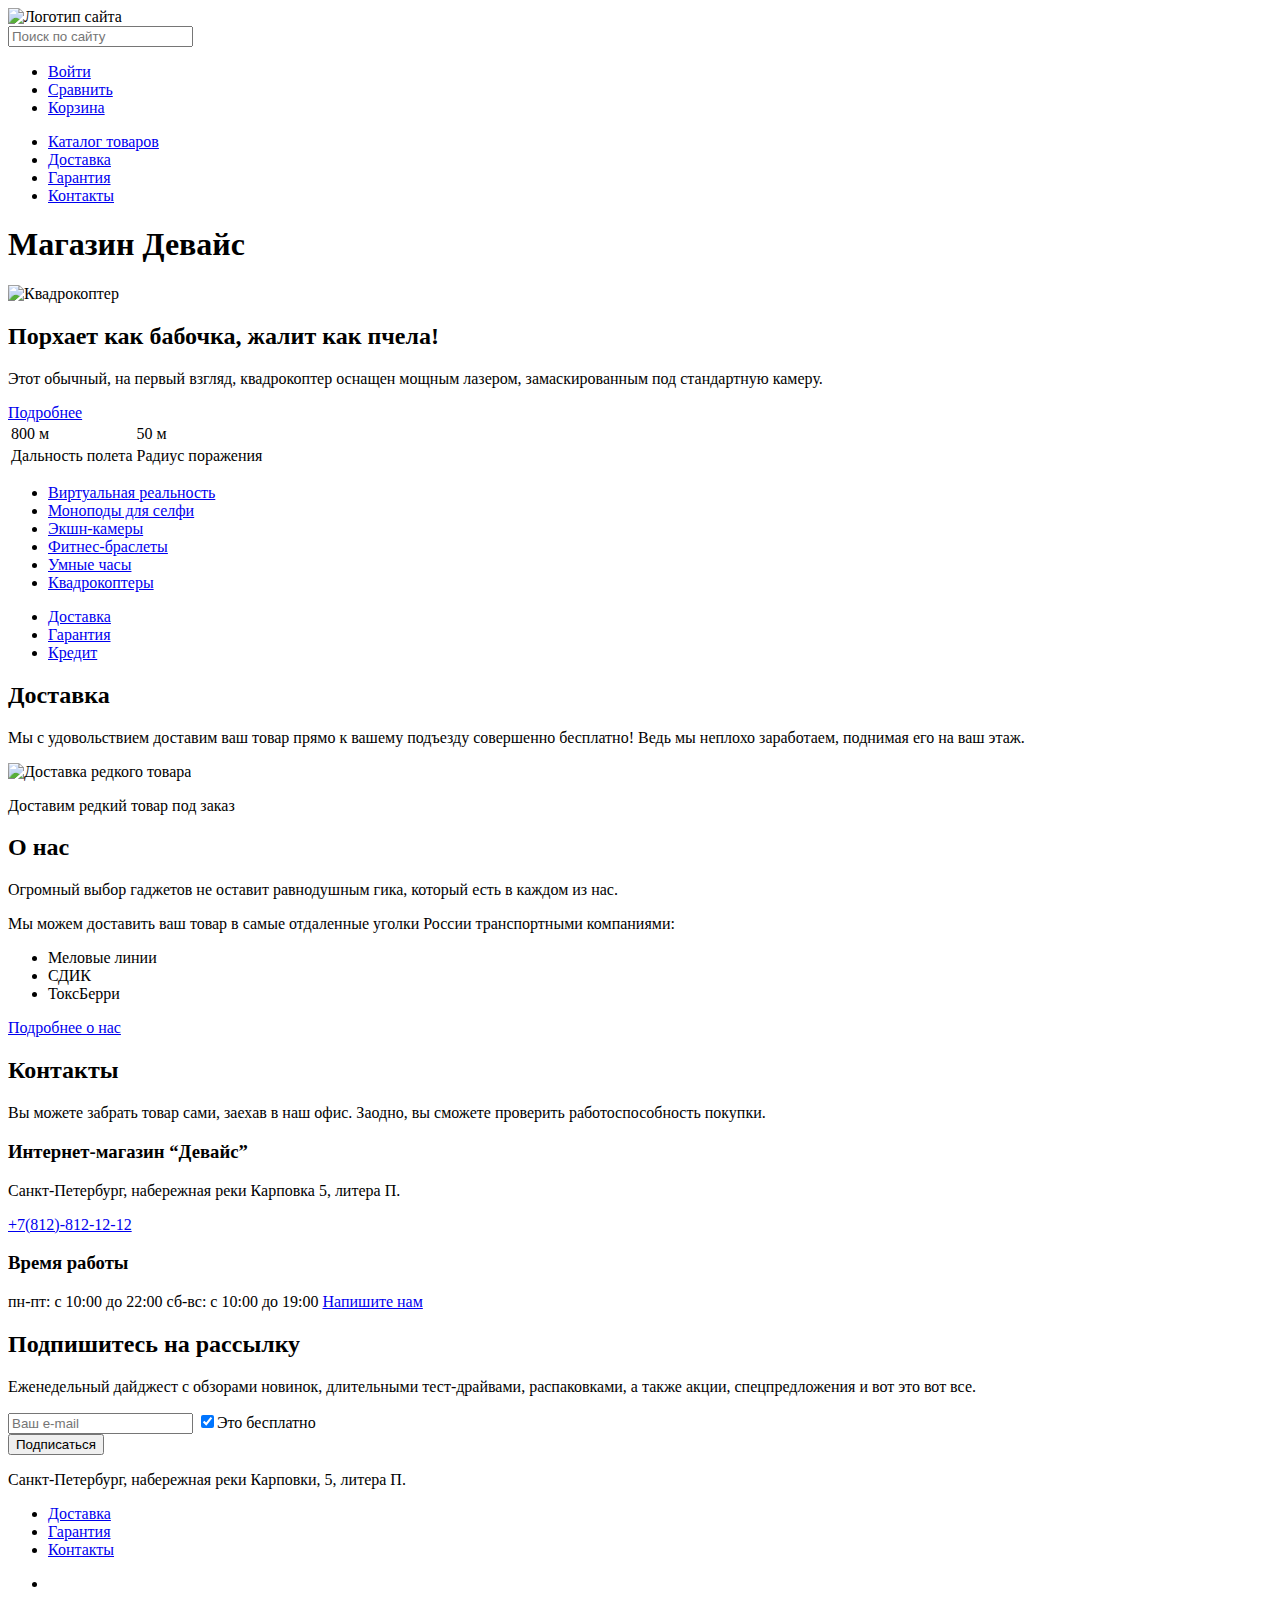
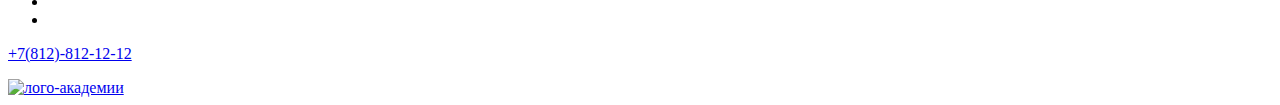
==== index.html @ 82924725 "Исправления в разметке внутренней страницы." ====
<!DOCTYPE html>
<html lang="ru">
  <head>
    <meta charset="utf-8">
    <title>HTML Academy: Девайс</title>
  </head>
  <body>
   <header class="main-header">
     <a>
       <img class="logo-header" src="" alt="Логотип сайта">
     </a>
     <nav class="main-navigation">
       <form method="post" action="https://echo.htmlacademy.ru">
           <input class="search" type="search" placeholder="Поиск по сайту" aria-label="Поиск по сайту">
       </form>
       <ul class="user-navigation">
         <li><a class="exit" href="#">Войти</a></li>
         <li><a class="compare" href="#">Сравнить</a></li>
         <li><a class="basket" href="#">Корзина</a></li>
       </ul>
       <ul class="site-navigation">
         <li><a href="#">Каталог товаров</a></li>
         <li><a class="delivery" href="#">Доставка</a></li>
         <li><a class="guarantee" href="#">Гарантия</a></li>
         <li><a class="contact" href="#">Контакты</a></li>
       </ul>
     </nav>
   </header>
   <main>
     <h1 class="visually-hidden">Магазин Девайс</h1>
     <section class="slides">
       <div class="slide-first">
         <div class="img-slide">
           <img src="" alt="Квадрокоптер">
         </div>
         <div class="description">
           <h2>Порхает как бабочка, жалит как пчела!</h2>
           <p>Этот обычный, на первый взгляд, квадрокоптер оснащен мощным лазером, замаскированным под стандартную камеру.</p>
         </div>
           <div class="description-button">
             <a href="#" class="button-info">Подробнее</a>
           </div>
           <div class="radio-buttons">
             <a href="#"></a>
             <a href="#"></a>
             <a href="#"></a>
           </div>
           <table class="description-item">
             <tr class="values">
               <td class="value-1">800 м</td>
               <td class="value-2">50 м</td>
             </tr>
             <tr>
               <td class="feature-1">Дальность полета</td>
               <td class="feature-2">Радиус поражения</td>
             </tr>
           </table>
         </div>
     </section>
     <section class="catalog-items">
       <ul class="popular-items">
         <li>
           <a class="popular-item" href="#">Виртуальная реальность</a>
         </li>
         <li>
           <a class="popular-item" href="#">Моноподы для селфи</a>
         </li>
         <li>
           <a class="popular-item" href="#">Экшн-камеры</a>
         </li>
         <li>
           <a class="popular-item" href="#">Фитнес-браслеты</a>
         </li>
         <li>
           <a class="popular-item" href="#">Умные часы</a>
         </li>
         <li>
           <a class="popular-item" href="#">Квадрокоптеры</a>
         </li>
       </ul>
     </section>
     <section class="services">
       <div class="services-buttons">
         <ul class="buttons-service">
           <li><a href="#" class="button-delivery">Доставка</a></li>
           <li><a href="#" class="button-guarantee">Гарантия</a></li>
           <li><a href="#" class="button-credit">Кредит</a></li>
         </ul>
       </div>
       <div class="delivery-page">
         <div class="delivery-info">
           <h2>Доставка</h2>
           <p>Мы с удовольствием доставим ваш товар прямо к вашему подъезду совершенно бесплатно! Ведь мы неплохо заработаем, поднимая его на ваш этаж.</p>
         </div>
         <div class="delivery-img"></div>
       </div>
     </section>
     <section class="special-delivery">
       <img src="" alt="Доставка редкого товара">
       <p>Доставим редкий товар под заказ</p>
       <a href="#" class="info-special-delivery"></a>
     </section>
     <section class="container-about-us">
       <div class="about-us">
         <h2>О нас</h2>
         <p>Огромный выбор гаджетов не оставит равнодушным гика, который есть в каждом из нас.</p>
         <p>Мы можем доставить ваш товар в самые отдаленные уголки России транспортными компаниями:</p>
         <ul class="transport-companies">
           <li>Меловые линии</li>
           <li>СДИК</li>
           <li>ТоксБерри</li>
         </ul>
         <a href="#" class="button-first">Подробнее о нас</a>
       </div>
       <div class="contacts">
         <h2>Контакты</h2>
         <p>Вы можете забрать товар сами, заехав в наш офис. Заодно, вы сможете проверить работоспособность покупки.</p>
         <h3>Интернет-магазин “Девайс”</h3>
         <p>Санкт-Петербург, набережная реки Карповка 5, литера П.</p>
         <a href="tel:+78128121212">+7(812)-812-12-12</a>
        <h3>Время работы</h3>
       <span>пн-пт: c 10:00 до 22:00</span>
       <span>сб-вс: c 10:00 до 19:00</span>
	   <a href="#" class="button-second">Напишите нам</a>
     </div>
     </section>
    <section class="subscribe">
      <h2>Подпишитесь на рассылку</h2>
      <p>Еженедельный дайджест с обзорами новинок, длительными тест-драйвами, распаковками, а также акции, спецпредложения и вот это вот все.</p>
      <form>
       <input type="text" placeholder="Ваш e-mail" name="mail" required>
       <label>
         <input type="checkbox" checked="checked" name="subscribe">Это бесплатно
       </label>
        <div class="container">
         <input type="submit" value="Подписаться">
       </div>
      </form>
    </section>
   </main>
   <footer>
   <div class="footer-logo">
     <a class="logo-device-footer"></a>
   </div>
   <div class="address">
     <p>Санкт-Петербург, набережная реки Карповки, 5, литера П.</p>
   </div>
   <nav class="footer-navigation">
     <ul class="site-navigation-footer">
       <li><a href="#">Доставка</a></li>
       <li><a href="#">Гарантия</a></li>
       <li><a href="#">Контакты</a></li>
     </ul>
   </nav>
   <div class="footer-social">
     <ul class="social-button">
       <li><a href="#" aria-label="Магазин Девайс на Фейсбуке"></a></li>
       <li><a href="#" aria-label="Магазин Девайс в Инстаграмме"></a></li>
       <li><a href="#" aria-label="Магазин Девайс в Твиттере"></a></li>
     </ul>
   </div>
   <div class="phone">
     <p><a href="tel:+78128121212">+7(812)-812-12-12</a></p>
	</div>
	<div class="logo-html">
       <a href="#">
         <img src="" alt="лого-академии">
       </a>
   </div>
   </footer>
  </body>
</html>
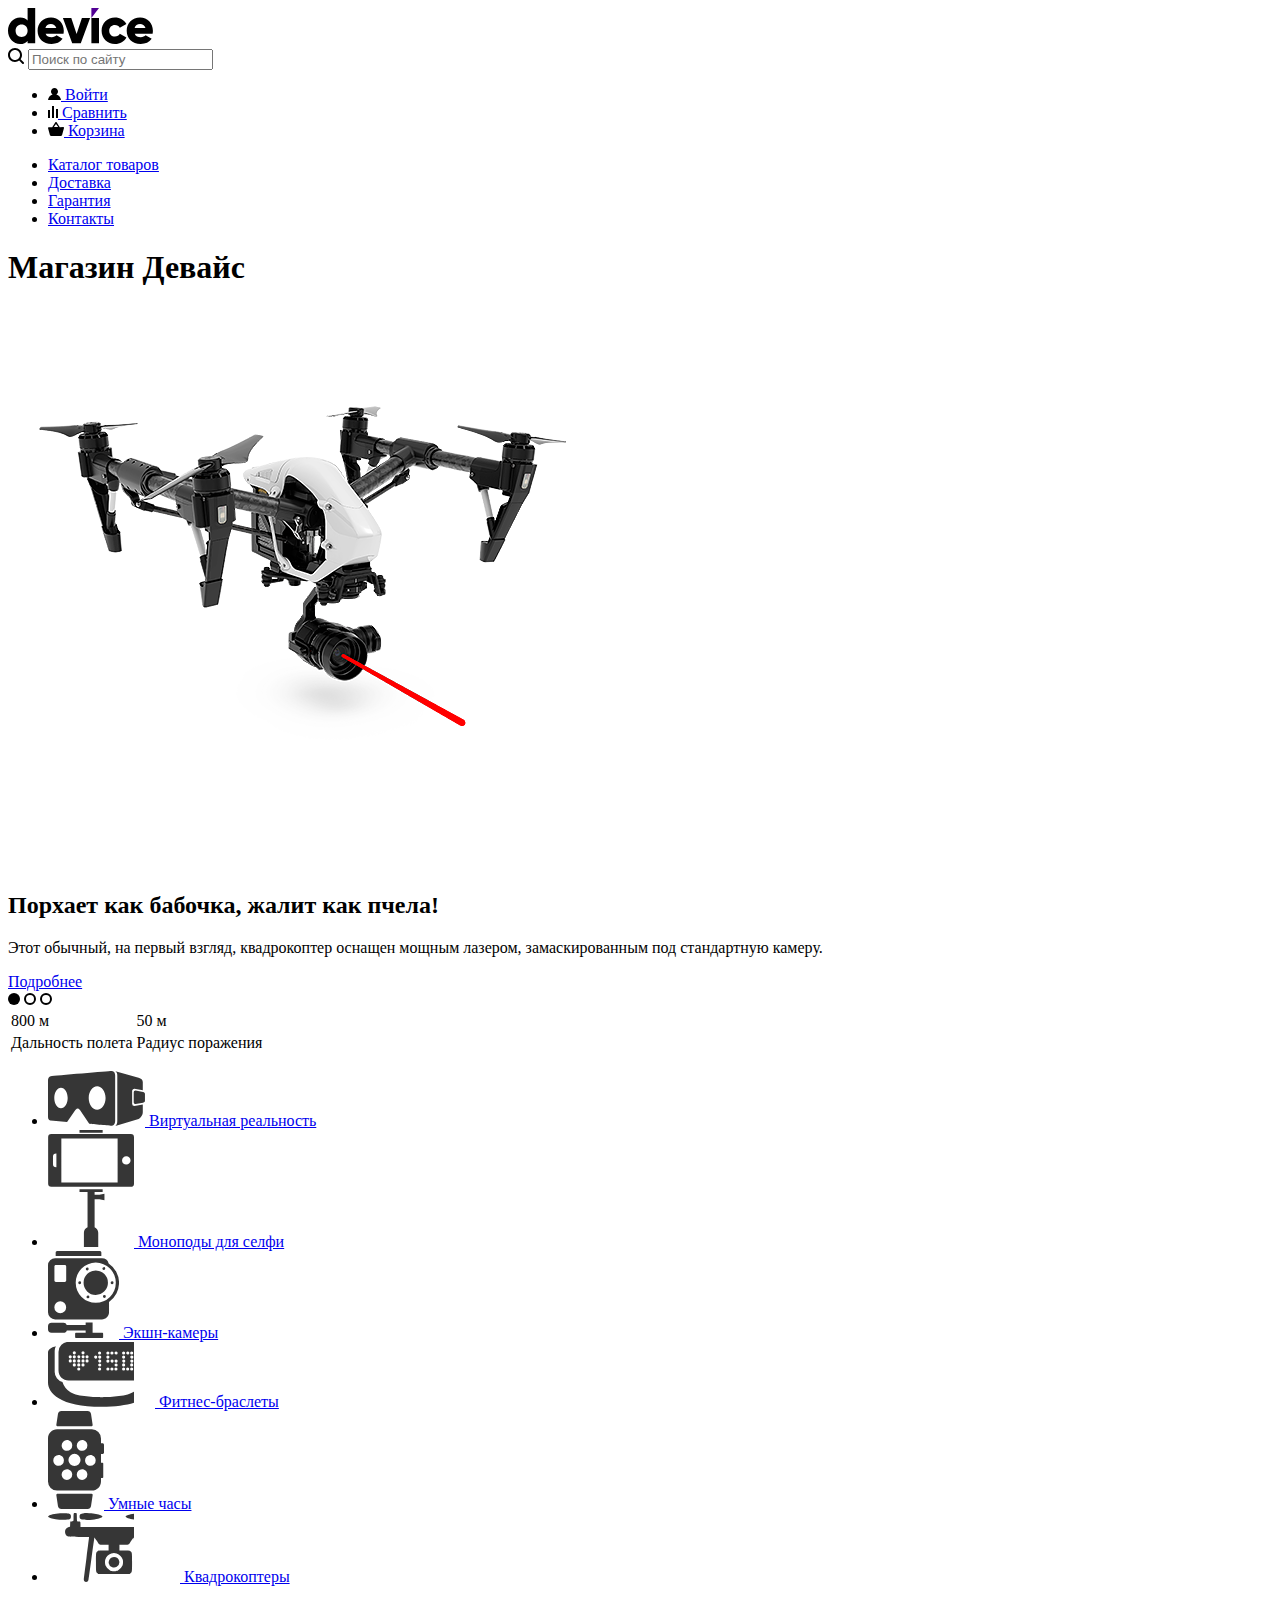
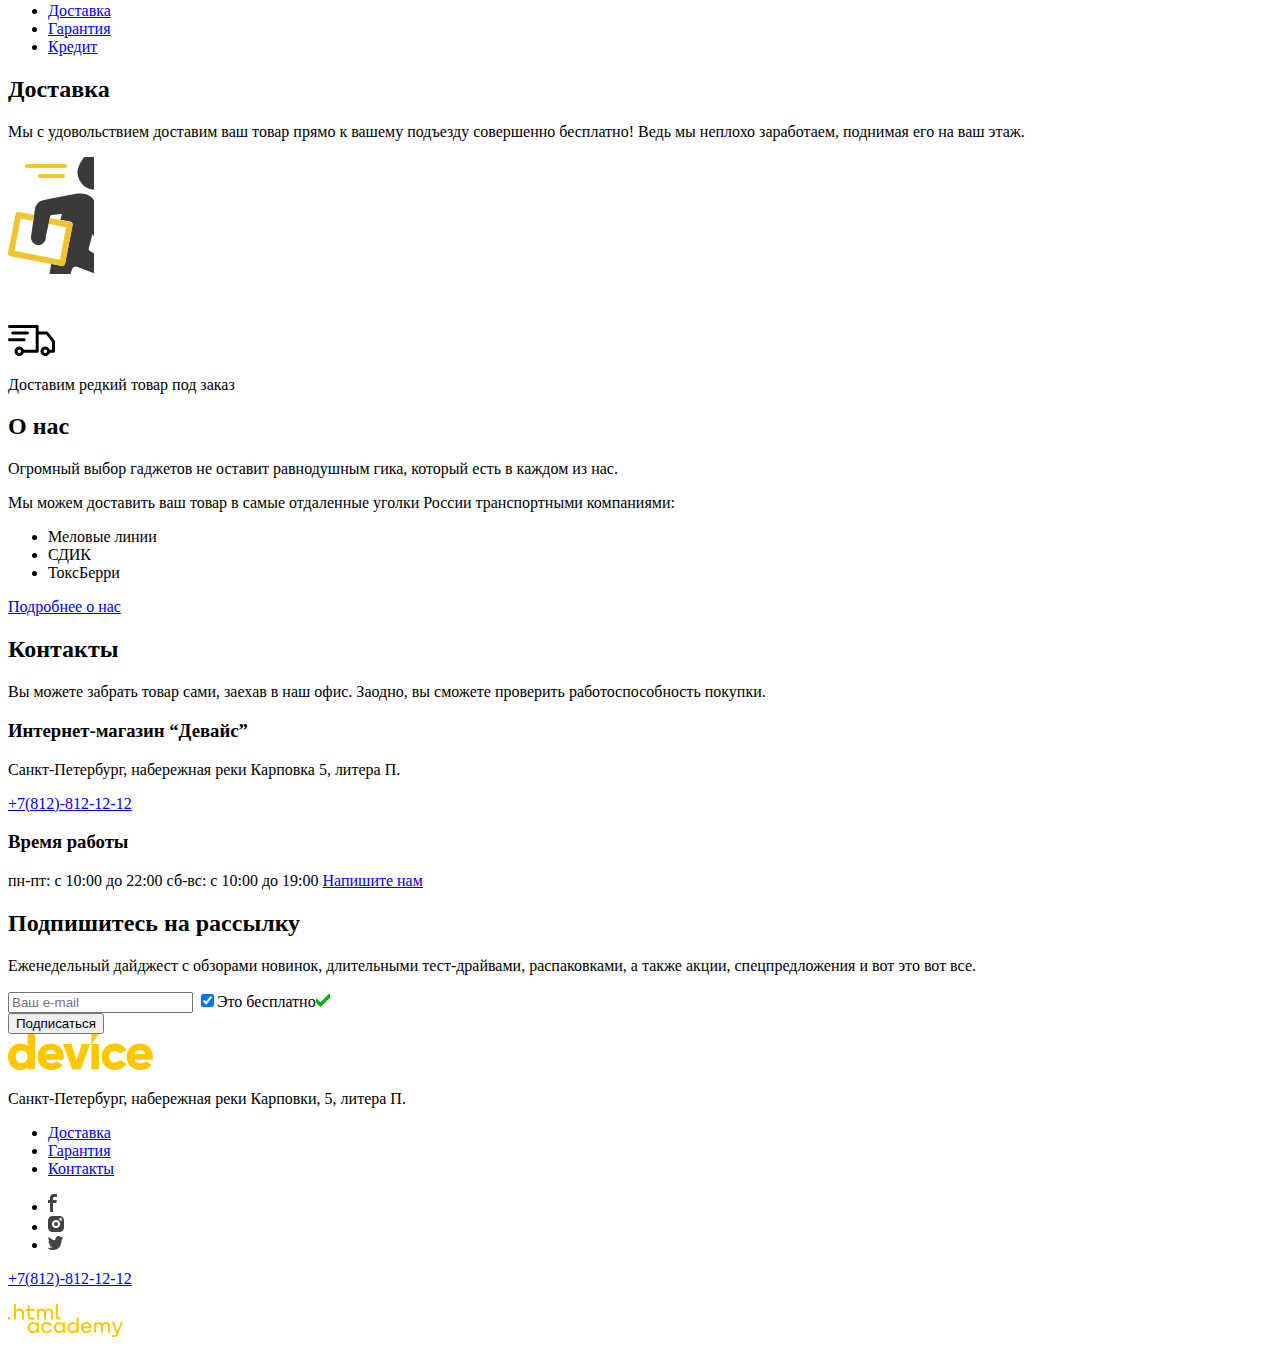
==== commit 8d3dd6e5: "Подключение графики." ====
--- a/index.html
+++ b/index.html
@@ -7,16 +7,17 @@
   <body>
    <header class="main-header">
      <a>
-       <img class="logo-header" src="" alt="Логотип сайта">
+       <img class="logo-header" src="images/logo/logo-header.svg" width="145" height="36" alt="Логотип сайта">
      </a>
      <nav class="main-navigation">
        <form method="post" action="https://echo.htmlacademy.ru">
+           <a href="#"><svg width="16" height="16" fill="none" xmlns="http://www.w3.org/2000/svg"><path d="m15.7 14.3-3.1-3.1C13.5 10 14 8.6 14 7c0-3.9-3.1-7-7-7S0 3.1 0 7s3.1 7 7 7c1.6 0 3-.5 4.2-1.4l3.1 3.1c.2.2.4.3.7.3.6 0 1-.4 1-1 0-.2-.1-.5-.3-.7ZM2 7c0-2.8 2.2-5 5-5s5 2.2 5 5-2.2 5-5 5-5-2.2-5-5Z" fill="#000"/></svg></a>
            <input class="search" type="search" placeholder="Поиск по сайту" aria-label="Поиск по сайту">
        </form>
        <ul class="user-navigation">
-         <li><a class="exit" href="#">Войти</a></li>
-         <li><a class="compare" href="#">Сравнить</a></li>
-         <li><a class="basket" href="#">Корзина</a></li>
+         <li><a class="exit" href="#"><svg width="13" height="12" fill="none" xmlns="http://www.w3.org/2000/svg"><path d="M0 12h13c-.2-2.6-2.1-4.8-4.7-5.5 1-.6 1.7-1.7 1.7-3C10 1.6 8.4 0 6.5 0S3 1.6 3 3.5c0 1.3.7 2.4 1.7 3C2.1 7.2.2 9.4 0 12Z" fill="#000"/></svg> Войти</a></li>
+         <li><a class="compare" href="#"><svg width="10" height="12" fill="none" xmlns="http://www.w3.org/2000/svg"><path d="M6 0H4v12h2V0ZM2 4H0v8h2V4ZM10 3H8v9h2V3Z" fill="#000"/></svg> Сравнить</a></li>
+         <li><a class="basket" href="#"><svg width="16" height="14" fill="none" xmlns="http://www.w3.org/2000/svg"><path d="m15.3 5-3.5.2L8.6.3C8.5.1 8.2 0 8 0c-.2 0-.5.1-.6.3L4.2 5.2H.7c-.4 0-.7.3-.7.7v.2l1.9 6.8c.2.7.7 1.1 1.4 1.1h9.4c.7 0 1.2-.4 1.4-1.1L16 6v-.2c0-.4-.3-.8-.7-.8ZM8 1.9l2.2 3.2H5.9L8 1.9Z" fill="#000"/></svg> Корзина</a></li>
        </ul>
        <ul class="site-navigation">
          <li><a href="#">Каталог товаров</a></li>
@@ -31,7 +32,7 @@
      <section class="slides">
        <div class="slide-first">
          <div class="img-slide">
-           <img src="" alt="Квадрокоптер">
+           <img src="images/slider-1.png" width="560" height="560" alt="Квадрокоптер">
          </div>
          <div class="description">
            <h2>Порхает как бабочка, жалит как пчела!</h2>
@@ -41,9 +42,9 @@
              <a href="#" class="button-info">Подробнее</a>
            </div>
            <div class="radio-buttons">
-             <a href="#"></a>
-             <a href="#"></a>
-             <a href="#"></a>
+             <a href="#"><svg width="12" height="12" fill="none" xmlns="http://www.w3.org/2000/svg"><path d="M12 6A6 6 0 1 1 0 6a6 6 0 0 1 12 0Z" fill="#000"/></svg></a>
+             <a href="#"><svg width="12" height="12" fill="none" xmlns="http://www.w3.org/2000/svg"><circle cx="6" cy="6" r="5" fill="#fff" stroke="#000" stroke-width="2"/></svg></a>
+             <a href="#"><svg width="12" height="12" fill="none" xmlns="http://www.w3.org/2000/svg"><circle cx="6" cy="6" r="5" fill="#fff" stroke="#000" stroke-width="2"/></svg></a>
            </div>
            <table class="description-item">
              <tr class="values">
@@ -60,22 +61,22 @@
      <section class="catalog-items">
        <ul class="popular-items">
          <li>
-           <a class="popular-item" href="#">Виртуальная реальность</a>
+           <a class="popular-item" href="#"><svg width="97" height="55" fill="none" xmlns="http://www.w3.org/2000/svg"><path d="M84.13 32.64V20c0-1.3 1.05-2.37 2.34-2.37l8.32 1.58v-8.19c0-2.36-1.7-3.43-4.2-4.27L67.4.17c1.62 1.4 1.9 2.04 1.9 4.4v45.21c0 2.36-.46 4.07-1.97 5.21l23.26-7.07c2.4-.83 4.2-4.21 4.2-6.57v-7.91l-8.32 1.57a2.35 2.35 0 0 1-2.34-2.37Z" fill="#363636"/><path d="m95.13 20.98-7.6-1.45c-1 0-1.82.83-1.82 1.86v9.86c0 1.03.81 1.86 1.82 1.86l7.6-1.43c1.15-.42 1.82-.83 1.82-1.86v-6.99c0-1.02-.76-1.5-1.82-1.85ZM67.17 4.48c0-5.08-4.23-4.46-4.23-4.46S5.84 4.74 2.84 5.14C-.16 5.55 0 9.54 0 9.54V45.8c0 3.74 2.6 3.75 2.6 3.75l16.48 1.4L27.2 39.3s1.11-1.83 2.5-1.83c1.4 0 2.44 1.86 2.44 1.86l9.06 13.52s18.9 1.91 22.52 1.91c3.63 0 3.44-5.02 3.44-5.02V4.48ZM12.98 37.2c-3.7 0-6.7-4.6-6.7-10.27 0-5.68 3-10.28 6.7-10.28s6.7 4.6 6.7 10.28c0 5.67-3 10.27-6.7 10.27Zm36.16 1.43c-4.66 0-8.44-5.24-8.44-11.7 0-6.47 3.78-11.7 8.44-11.7s8.44 5.23 8.44 11.7c0 6.46-3.78 11.7-8.44 11.7Z" fill="#363636"/></svg>  Виртуальная реальность</a>
          </li>
          <li>
-           <a class="popular-item" href="#">Моноподы для селфи</a>
+           <a class="popular-item" href="#"><svg width="86" height="117" fill="none" xmlns="http://www.w3.org/2000/svg"><g clip-path="url(#a)" fill="#363636"><path d="M82.82 4.01H3.33A3.19 3.19 0 0 0 .14 7.2V53.6a3.19 3.19 0 0 0 3.19 3.2h79.5A3.19 3.19 0 0 0 86 53.6V7.2A3.19 3.19 0 0 0 82.82 4ZM8.4 37.24h-.22a3.19 3.19 0 0 1-3.2-3.2v-7.28a3.19 3.19 0 0 1 3.2-3.18h.22v13.66ZM69.62 52.4H13.34v-44h56.28v44Zm8.78-17.86a4.15 4.15 0 1 1 0-8.29 4.15 4.15 0 0 1 0 8.3ZM54.65 0H31.5v2.76h23.15V0ZM46.6 64.86V61.9h8.05v-2.76H31.5v2.76h8.04v35.24a6.07 6.07 0 0 0-3.63 5.56V117h14.33v-14.3c0-2.5-1.5-4.63-3.63-5.56v-28h4.8l5.04 1.22v-6.71l-5.05 1.21h-4.8Z"/></g><defs><clipPath id="a"><path fill="#fff" d="M0 0h86v117H0z"/></clipPath></defs></svg> Моноподы для селфи</a>
          </li>
          <li>
-           <a class="popular-item" href="#">Экшн-камеры</a>
+           <a class="popular-item" href="#"><svg width="71" height="87" fill="none" xmlns="http://www.w3.org/2000/svg"><g clip-path="url(#a)" fill="#363636"><path d="M53.35 1.49c0-.74-.58-1.49-1.31-1.49H9.05c-.73 0-1.38.75-1.38 1.49v3.52h45.68V1.5ZM54.2 81.8h-9.6V71.44h-6.95v2.5H18.77a3.49 3.49 0 0 0-3.18-2.15H3.56A3.59 3.59 0 0 0 0 75.31v3.02a3.55 3.55 0 0 0 3.56 3.48h12.03c1.52 0 2.8-.9 3.27-2.33h18.79v2.33h-9.52c-.53 0-1.01.44-1.01.97v3.17c0 .54.48 1.05 1.01 1.05H54.2c.53 0 .93-.51.93-1.05v-3.17c0-.53-.4-.97-.93-.97ZM60.67 12.39a7.04 7.04 0 0 0-6.77-5.05H7.15A7.1 7.1 0 0 0 0 14.36v46.9a7.18 7.18 0 0 0 7.15 7.12h46.74c3.9 0 7.13-3.2 7.13-7.12V50.92a23.3 23.3 0 0 0-.36-38.52ZM12.24 62.15a5.91 5.91 0 1 1 .02-11.82 5.91 5.91 0 0 1-.02 11.82Zm5.96-32.6c0 .78-.64 1.42-1.42 1.42H7.84c-.78 0-1.42-.64-1.42-1.42V15.39c0-.79.64-1.43 1.42-1.43h8.94c.78 0 1.42.64 1.42 1.43v14.16Zm29.56 22.3a20.1 20.1 0 0 1-20.05-20.12 20.1 20.1 0 0 1 20.05-20.12 20.1 20.1 0 0 1 20.06 20.13 20.1 20.1 0 0 1-20.06 20.12Z"/><path d="M47.76 43.96a12.2 12.2 0 0 0 12.19-12.23 12.2 12.2 0 0 0-12.19-12.22 12.2 12.2 0 0 0-12.19 12.22 12.2 12.2 0 0 0 12.2 12.23ZM31.56 33.17a1.44 1.44 0 1 0 0-2.87 1.44 1.44 0 0 0 0 2.87ZM63.96 33.17a1.44 1.44 0 1 0 0-2.87 1.44 1.44 0 0 0 0 2.87ZM39.1 19.43a1.44 1.44 0 1 0 0-2.87 1.44 1.44 0 0 0 0 2.87ZM56.41 46.91a1.43 1.43 0 1 0 0-2.86 1.43 1.43 0 0 0 0 2.86ZM55.7 19a1.44 1.44 0 1 0 0-2.87 1.44 1.44 0 0 0 0 2.87ZM39.83 47.34a1.44 1.44 0 1 0 0-2.87 1.44 1.44 0 0 0 0 2.87Z"/></g><defs><clipPath id="a"><path fill="#fff" d="M0 0h71v87H0z"/></clipPath></defs></svg> Экшн-камеры</a>
          </li>
          <li>
-           <a class="popular-item" href="#">Фитнес-браслеты</a>
+           <a class="popular-item" href="#"><svg width="107" height="65" fill="none" xmlns="http://www.w3.org/2000/svg"><g clip-path="url(#a)" fill="#363636"><path d="M98.97 4.07a10.4 10.4 0 0 1 1.2 4.82V30c0 4.62-3.09 8.53-7.24 9.9-1.33 4-3.78 7.86-8.05 10.44-8.68 5.23-31.12 4.83-31.2 4.83-.08 0-22.51.4-31.19-4.83a18.73 18.73 0 0 1-8.04-10.28 10.5 10.5 0 0 1-7.76-10.06V8.9c0-1.69.43-3.28 1.14-4.69C4.17 5.1 0 6.92 0 10.43v29.99c0 10.25 11.84 24.43 53.66 24.43 41.82 0 53.65-14.18 53.65-24.43V10.43c0-3.68-4.57-5.49-8.34-6.36Z"/><path d="M20.56 38.46h65.52c5.57 0 10.08-4.51 10.08-10.08V9.93c0-5.56-4.51-10.07-10.08-10.07H20.56A10.08 10.08 0 0 0 10.5 9.93v18.45c0 5.57 4.5 10.08 10.07 10.08Zm63.13-29a1.57 1.57 0 1 1 0 3.15 1.57 1.57 0 0 1 0-3.14Zm0 4.05a1.57 1.57 0 1 1 0 3.13 1.57 1.57 0 0 1 0-3.13Zm0 4.04a1.57 1.57 0 1 1 0 3.13 1.57 1.57 0 0 1 0-3.13Zm0 3.82a1.57 1.57 0 1 1 0 3.14 1.57 1.57 0 0 1 0-3.14Zm0 4.04a1.57 1.57 0 1 1 0 3.14 1.57 1.57 0 0 1 0-3.14ZM79.66 9.47a1.57 1.57 0 1 1 0 3.13 1.57 1.57 0 0 1 0-3.13Zm0 15.94a1.57 1.57 0 1 1 0 3.14 1.57 1.57 0 0 1 0-3.14ZM75.62 9.47a1.57 1.57 0 1 1 0 3.14 1.57 1.57 0 0 1 0-3.14Zm0 4.04a1.57 1.57 0 1 1 0 3.14 1.57 1.57 0 0 1 0-3.14Zm0 4.04a1.57 1.57 0 1 1 0 3.13 1.57 1.57 0 0 1 0-3.13Zm0 3.82a1.57 1.57 0 1 1 0 3.14 1.57 1.57 0 0 1 0-3.14Zm0 4.04a1.57 1.57 0 1 1 0 3.14 1.57 1.57 0 0 1 0-3.14ZM67.96 9.47a1.57 1.57 0 1 1 0 3.13 1.57 1.57 0 0 1 0-3.13Zm0 8.08a1.57 1.57 0 1 1 0 3.13 1.57 1.57 0 0 1 0-3.13Zm0 3.88a1.57 1.57 0 1 1 0 3.13 1.57 1.57 0 0 1 0-3.13Zm0 3.98a1.57 1.57 0 1 1 0 3.14 1.57 1.57 0 0 1 0-3.14ZM63.94 9.47a1.57 1.57 0 1 1 0 3.14 1.57 1.57 0 0 1 0-3.14Zm0 8.08a1.57 1.57 0 1 1 0 3.13 1.57 1.57 0 0 1 0-3.13Zm0 7.86a1.57 1.57 0 1 1 0 3.14 1.57 1.57 0 0 1 0-3.14ZM59.89 9.47a1.57 1.57 0 1 1 0 3.14 1.57 1.57 0 0 1 0-3.14Zm0 4.04a1.57 1.57 0 1 1 0 3.14 1.57 1.57 0 0 1 0-3.14Zm0 4.04a1.57 1.57 0 1 1 0 3.14 1.57 1.57 0 0 1 0-3.14Zm0 7.86a1.57 1.57 0 1 1 0 3.14 1.57 1.57 0 0 1 0-3.14Zm-8.3-15.94a1.57 1.57 0 1 1 0 3.14 1.57 1.57 0 0 1 0-3.14Zm0 4.04a1.57 1.57 0 1 1 0 3.13 1.57 1.57 0 0 1 0-3.13Zm0 4.04a1.57 1.57 0 1 1 0 3.13 1.57 1.57 0 0 1 0-3.13Zm0 3.88a1.57 1.57 0 1 1 .01 3.13 1.57 1.57 0 0 1 0-3.13Zm0 3.98a1.57 1.57 0 1 1 0 3.14 1.57 1.57 0 0 1 0-3.14Zm-4.03-11.9a1.57 1.57 0 1 1 0 3.13 1.57 1.57 0 0 1 0-3.13Zm-8.5-.21a1.57 1.57 0 1 1 0 3.14 1.57 1.57 0 0 1 0-3.15Zm0 4.03a1.57 1.57 0 1 1 0 3.14 1.57 1.57 0 0 1 0-3.14Zm-4.04-8.08a1.57 1.57 0 1 1 0 3.14 1.57 1.57 0 0 1 0-3.14Zm0 4.04a1.57 1.57 0 1 1 0 3.14 1.57 1.57 0 0 1 0-3.13Zm0 4.04a1.57 1.57 0 1 1 0 3.14 1.57 1.57 0 0 1 0-3.14Zm0 4.04a1.57 1.57 0 1 1 0 3.14 1.57 1.57 0 0 1 0-3.14Zm-4.26-8.08a1.57 1.57 0 1 1 0 3.14 1.57 1.57 0 0 1 0-3.13Zm0 4.04a1.57 1.57 0 1 1 0 3.14 1.57 1.57 0 0 1 0-3.14Zm0 4.04a1.57 1.57 0 1 1 0 3.14 1.57 1.57 0 0 1 0-3.14Zm0 4.04a1.57 1.57 0 1 1 0 3.14 1.57 1.57 0 0 1 0-3.14ZM26.3 9.25a1.57 1.57 0 1 1 0 3.15 1.57 1.57 0 0 1 0-3.15Zm0 4.04a1.57 1.57 0 1 1 0 3.15 1.57 1.57 0 0 1 0-3.15Zm0 4.04a1.57 1.57 0 1 1 0 3.14 1.57 1.57 0 0 1 0-3.14Zm0 4.04a1.57 1.57 0 1 1 0 3.15 1.57 1.57 0 0 1 0-3.15Zm-4.04-8.08a1.57 1.57 0 1 1 0 3.15 1.57 1.57 0 0 1 0-3.15Zm0 4.04a1.57 1.57 0 1 1 0 3.14 1.57 1.57 0 0 1 0-3.14Z"/></g><defs><clipPath id="a"><path fill="#fff" d="M0 0h107v65H0z"/></clipPath></defs></svg> Фитнес-браслеты</a>
          </li>
          <li>
-           <a class="popular-item" href="#">Умные часы</a>
+           <a class="popular-item" href="#"><svg width="56" height="98" fill="none" xmlns="http://www.w3.org/2000/svg"><g clip-path="url(#a)" fill="#363636"><path d="M54.5 32.2h-1.52v-4.64a9.16 9.16 0 0 0-9.08-9.19H9.08c-5 0-9.08 4.13-9.08 9.19v42.86a9.16 9.16 0 0 0 9.08 9.19H43.9c5 0 9.08-4.13 9.08-9.19v-3.41h1.52c.41 0 .75-.34.75-.76V52.47a.76.76 0 0 0-.76-.77h-1.51v-8.79h1.52c.83 0 1.5-.68 1.5-1.53v-7.65c0-.84-.67-1.53-1.5-1.53Zm-20.42-3.11c2.93 0 5.3 2.4 5.3 5.36a5.33 5.33 0 0 1-5.3 5.35c-2.92 0-5.3-2.4-5.3-5.35a5.33 5.33 0 0 1 5.3-5.36Zm-15.13 0c2.92 0 5.3 2.4 5.3 5.36a5.33 5.33 0 0 1-5.3 5.35c-2.93 0-5.3-2.4-5.3-5.35a5.33 5.33 0 0 1 5.3-5.36ZM5.3 49.39a5.33 5.33 0 0 1 5.3-5.35c2.92 0 5.3 2.4 5.3 5.36a5.33 5.33 0 0 1-5.3 5.36c-2.93 0-5.3-2.4-5.3-5.36Zm13.64 19.5c-2.92 0-5.3-2.4-5.3-5.35a5.33 5.33 0 0 1 5.3-5.36c2.93 0 5.3 2.4 5.3 5.36a5.33 5.33 0 0 1-5.3 5.35Zm1.5-19.9a6.09 6.09 0 0 1 6.05-6.12 6.09 6.09 0 0 1 6.06 6.12 6.09 6.09 0 0 1-6.06 6.13 6.1 6.1 0 0 1-6.05-6.13Zm13.64 19.9c-2.92 0-5.3-2.4-5.3-5.35a5.33 5.33 0 0 1 5.3-5.36c2.93 0 5.3 2.4 5.3 5.36a5.33 5.33 0 0 1-5.3 5.35Zm8.3-14.13c-2.92 0-5.3-2.4-5.3-5.36a5.33 5.33 0 0 1 5.3-5.36c2.93 0 5.3 2.4 5.3 5.36a5.33 5.33 0 0 1-5.3 5.36ZM9.65 15.31h33.68c.85 0 1.44-.68 1.3-1.51l-1.6-10.77A3.68 3.68 0 0 0 39.5 0H13.47a3.68 3.68 0 0 0-3.51 3.03L8.34 13.8c-.12.83.46 1.51 1.3 1.51ZM43.33 82.67H9.65c-.85 0-1.43.68-1.3 1.52l1.6 10.76a3.68 3.68 0 0 0 3.52 3.03h26.04a3.68 3.68 0 0 0 3.51-3.02l1.62-10.77a1.28 1.28 0 0 0-1.3-1.52Z"/></g><defs><clipPath id="a"><path fill="#fff" d="M0 0h56v98H0z"/></clipPath></defs></svg> Умные часы</a>
          </li>
          <li>
-           <a class="popular-item" href="#">Квадрокоптеры</a>
+           <a class="popular-item" href="#"><svg width="132" height="69" fill="none" xmlns="http://www.w3.org/2000/svg"><g clip-path="url(#a)" fill="#363636"><path d="M12.05.26C6.51.75 1.84 1.86.58 2.93c-.73.62-.73.62-.24 1.16C1 4.8 4.06 5.73 7.6 6.32c4 .67 12.51.7 13.72.05 1.22-.66 1.63-1.41 1.63-2.98 0-1.62-.62-2.41-2.22-2.85C19.27.15 14.94 0 12.05.26ZM25.77.49c-.13.28-.25 2.1-.25 4.11 0 4.06.15 3.78-2.2 3.93l-1.03.08-.25 5.09-1.2.28c-2.57.67-3.99 2.6-3.78 5.3.13 1.92 1.03 3.34 2.58 4.08 1.1.52 1.47.54 11.24.54 5.55 0 10.14.08 10.19.18.05.13-1.1 9.4-2.58 20.64-1.44 11.23-2.68 21-2.7 21.67C35.72 68 36.6 69 38.12 69c1.24 0 2.01-.64 2.32-1.9.13-.52 1.5-10.34 3.02-21.83a727.78 727.78 0 0 1 2.94-20.86c.1 0 1.08 1.4 2.2 3.13 2.93 4.63 2.4 4.32 7.63 4.32h4.36v5.63l-5.14.08c-4.72.07-5.2.12-5.88.61-1.57 1.16-1.62 1.42-1.62 10.98 0 9.53.02 9.79 1.52 11.05l.85.7H81.7l.85-.7c1.5-1.26 1.52-1.52 1.52-11.05 0-9.56-.05-9.82-1.63-10.98-.67-.49-1.16-.54-5.88-.61l-5.13-.08v-5.63h4.36c5.23 0 4.7.3 7.63-4.32a25.53 25.53 0 0 1 2.2-3.13c.07 0 1.42 9.4 2.94 20.86 1.52 11.5 2.89 21.31 3.01 21.83.31 1.26 1.09 1.9 2.33 1.9 1.52 0 2.4-1 2.34-2.62-.02-.67-1.26-10.44-2.7-21.67a902.33 902.33 0 0 1-2.58-20.64c.05-.1 4.64-.18 10.19-.18 9.77 0 10.13-.02 11.24-.54 1.55-.74 2.45-2.16 2.58-4.08a4.75 4.75 0 0 0-3.8-5.3L110 13.7l-.26-5.09-1.03-.08c-2.34-.15-2.2.13-2.2-3.93 0-2-.12-3.83-.25-4.11-.2-.36-.54-.49-1.37-.49-.61 0-1.23.13-1.42.3-.2.21-.3 1.47-.3 3.94 0 2.47-.1 3.73-.31 3.93-.18.18-.9.31-1.65.31-1.63 0-1.66.05-1.66 3.11v2.29H32.48v-2.29c0-3.06-.02-3.1-1.65-3.1-.75 0-1.47-.14-1.65-.32-.2-.2-.31-1.46-.31-3.93s-.1-3.73-.3-3.93C28.37.13 27.75 0 27.13 0c-.82 0-1.16.13-1.37.49ZM68.62 40.6c2.89.9 5.39 3.4 6.16 6.17.44 1.54.31 4.21-.28 5.78a10.23 10.23 0 0 1-4.57 4.94c-1.29.64-1.75.71-3.92.71-2.16 0-2.63-.07-3.92-.71a10.22 10.22 0 0 1-4.56-4.94c-.6-1.57-.73-4.24-.29-5.78a9.58 9.58 0 0 1 6.06-6.17 7.56 7.56 0 0 1 5.32 0Z"/><path d="M63.8 44.44c-2.04.92-3.51 3.65-3.07 5.73a5.43 5.43 0 0 0 8 3.7 5.3 5.3 0 0 0 2.44-5.78 5.38 5.38 0 0 0-5.16-4.14c-.64 0-1.62.23-2.22.49ZM36.1.15c-3.93.67-4.52 1.14-4.52 3.45 0 1.82.46 2.41 2.27 2.95 1.55.47 7.17.52 10.5.13 6.86-.82 11.32-2.54 9.7-3.75-1.27-.9-4.9-1.88-9.06-2.39-2.47-.3-8-.54-8.9-.39ZM89.48.26c-6.31.59-11.86 2.08-11.86 3.18 0 1.73 7.84 3.47 15.63 3.5 5.8 0 7.2-.64 7.2-3.34 0-1.83-.62-2.62-2.38-3.09C96.42.11 92.4 0 89.48.26ZM112.78.28c-1.78.23-3.02.77-3.43 1.5-.4.76-.31 2.9.15 3.57.93 1.3 1.65 1.46 7.07 1.46 3.66 0 5.8-.13 7.87-.49 3.53-.59 6.6-1.51 7.24-2.23.5-.54.5-.54-.23-1.16-1.34-1.13-5.96-2.18-11.92-2.67-3.48-.29-4.48-.29-6.75.02Z"/></g><defs><clipPath id="a"><path fill="#fff" d="M0 0h132v69H0z"/></clipPath></defs></svg> Квадрокоптеры</a>
          </li>
        </ul>
      </section>
@@ -92,13 +93,12 @@
            <h2>Доставка</h2>
            <p>Мы с удовольствием доставим ваш товар прямо к вашему подъезду совершенно бесплатно! Ведь мы неплохо заработаем, поднимая его на ваш этаж.</p>
          </div>
-         <div class="delivery-img"></div>
+         <div class="delivery-img"><svg width="136" height="164" fill="none" xmlns="http://www.w3.org/2000/svg"><g clip-path="url(#a)"><path d="M93.13 38.77c8.12 0 14.95-5.55 16.9-13.05l5.47.81a2.16 2.16 0 0 0 .64-4.27l-5.55-.82v-.68s-.46-6.52-1.08-9.24c-.62-2.72-2.54-3.3-2.54-3.3A111.85 111.85 0 0 0 84.6 5.8c-2.6 0-3.16 1.33-3.16 1.33l-3.15 5-.23.36-.02.04a17.46 17.46 0 0 0 15.1 26.24ZM131.53 78.08 104.8 75.9l-9.24-21.12s-.46-2.77-6.01-8.47c-5.55-5.7-16.8-3.4-16.8-3.4s-23.89 4.48-31.75 6.33c-7.86 1.85-8.16 9.86-8.16 9.86l-.64 4.52-15.17-2.94a2.99 2.99 0 0 0-3.52 2.37L6.1 101.3a3 3 0 0 0 2.37 3.52l51.2 9.92.35.04c-.73.1-1.3-.04-1.3-.04l-9.4-1.85-3.07 17.1-23.56 20.37a7.41 7.41 0 0 0 4.63 13.23 7.4 7.4 0 0 0 5.22-2.15s27.73-22.04 29.58-23.59c1.85-1.54 2.77-3.85 2.77-3.85s4.54-13.95 5.78-16.87c.85-2 4.93-1.08 4.93-1.08l22.89 8.63 7.61 29.06a7.43 7.43 0 1 0 14.59-2.7c-.84-4.97-4.6-27.05-5.56-31.83-1.08-5.4-4.62-6.94-4.62-6.94s-21.27-11.55-22.66-12.33c-1.38-.77-1.08-2.77-1.08-2.77l3.93-14.33 2.78 5.85s1.62 3.28 4.08 3.4l33.36.82a7.43 7.43 0 0 0 .63-14.83ZM60.1 62.8l-1.79 5.88 9.9 1.92L48 66.69l.55-2.5 11.55-1.38Zm-2.25 45.47-45.3-8.78 6.27-32.35 12.54 2.43-1.62 11.56-.64 4.41v.08l-.03.13a7.43 7.43 0 1 0 14.74.01l2.9-13.22 17.42 3.37-6.28 32.36ZM25.05 17h38.03a2 2 0 0 0 2-1.98 2 2 0 0 0-2-2H25.05a2 2 0 0 0-2 2 2 2 0 0 0 2 1.99ZM38.08 23.02a2 2 0 0 0-2 2 2 2 0 0 0 2 1.98h22.96a2 2 0 0 0 2-1.99 2 2 0 0 0-2-1.99H38.08Z" fill="#fff"/><path d="M87.1 32.73c8.12 0 14.94-5.54 16.9-13.05l5.47.82.31.02a2.16 2.16 0 0 0 .32-4.29l-5.54-.83v-.13l-.01-.54s-.45-6.52-1.08-9.24c-.62-2.72-2.53-3.3-2.53-3.3A111.85 111.85 0 0 0 78.56-.25c-2.6 0-3.15 1.34-3.15 1.34l-3.15 5-.01-.01-.22.37-.03.04a17.47 17.47 0 0 0 15.1 26.24ZM125.5 72.04l-26.74-2.17-9.25-21.11s-.46-2.77-6-8.48c-5.56-5.7-16.8-3.39-16.8-3.39s-23.9 4.47-31.75 6.32c-7.86 1.85-8.17 9.86-8.17 9.86l-3.08 22.04-.64 4.4-.01.09-.02.12a7.43 7.43 0 1 0 14.73.01l4.74-21.57 11.56-1.39-1.8 5.88 9.9 1.92a3.01 3.01 0 0 1 2.38 3.52l-7.41 38.24a3.01 3.01 0 0 1-2.95 2.43l-.22-.02c-.73.1-1.29-.04-1.29-.04l-9.4-1.84-3.08 17.1-23.56 20.36a7.41 7.41 0 0 0 4.64 13.23 7.4 7.4 0 0 0 5.22-2.14s27.72-22.05 29.57-23.6a10.93 10.93 0 0 0 2.77-3.84s4.54-13.95 5.78-16.88c.85-2 4.94-1.08 4.94-1.08l22.88 8.63 7.62 29.07a7.43 7.43 0 1 0 14.59-2.7c-.85-4.98-4.61-27.06-5.57-31.84-1.08-5.4-4.62-6.93-4.62-6.93S83.19 94.68 81.81 93.9c-1.39-.77-1.08-2.77-1.08-2.77l3.93-14.33 2.77 5.85s1.62 3.28 4.09 3.4l33.35.81a7.43 7.43 0 0 0 .63-14.83Z" fill="#3A3A3A"/><path d="m53.97 109.14.22.03c1.41 0 2.67-1 2.95-2.44l7.41-38.24a3.01 3.01 0 0 0-2.37-3.52l-20.22-3.91-1.28 5.86 17.41 3.37-6.27 32.36-45.3-8.78 6.27-32.35 12.54 2.43.83-5.95-15.18-2.95a2.99 2.99 0 0 0-3.51 2.38L.05 95.67a3 3 0 0 0 2.38 3.52l51.2 9.92c.11.02.22.03.34.03Z" fill="#F0C42E"/><path d="M59.04 8.98a2 2 0 0 1-2 2H19.02a2 2 0 0 1-2-2 2 2 0 0 1 2-1.99h38.02a2 2 0 0 1 2 2ZM57 18.98a2 2 0 0 1-2 1.99H32.04a2 2 0 0 1-2-1.99 2 2 0 0 1 2-1.99H55a2 2 0 0 1 2 1.99Z" fill="#F0C52E"/></g><defs><clipPath id="a"><path fill="#fff" d="M0 0h136v164H0z"/></clipPath></defs></svg></div>
        </div>
      </section>
      <section class="special-delivery">
-       <img src="" alt="Доставка редкого товара">
+       <a href="#" class="info-special-delivery"><svg width="47" height="31" fill="none" xmlns="http://www.w3.org/2000/svg"><g clip-path="url(#a)" fill="#000"><path d="m46.7 15.4-6.5-8.2c-.3-.4-.7-.6-1.2-.6h-8.3V1.5C30.7.7 30 0 29.2 0H1.5C.7 0 0 .7 0 1.5S.7 3 1.5 3h26.2V24.7H15.8c-.6-1.9-2.4-3.3-4.5-3.3-2.6 0-4.8 2.2-4.8 4.8 0 2.6 2.2 4.8 4.8 4.8 2.1 0 3.9-1.4 4.5-3.3h13.4c.8 0 1.5-.7 1.5-1.5V9.6h7.6l5.7 7.3v7.9h-2.2c-.6-1.9-2.4-3.3-4.5-3.3-2.6 0-4.8 2.2-4.8 4.8 0 2.6 2.1 4.8 4.8 4.8 2.1 0 3.9-1.4 4.5-3.3h3.7c.8 0 1.5-.7 1.5-1.5v-9.9c0-.4-.1-.7-.3-1ZM11.3 28c-1 0-1.8-.8-1.8-1.8s.8-1.8 1.8-1.8 1.8.8 1.8 1.8-.9 1.8-1.8 1.8Zm26.1 0c-1 0-1.8-.8-1.8-1.8s.8-1.8 1.8-1.8 1.8.8 1.8 1.8-.9 1.8-1.8 1.8Z"/><path d="M19.4 9.6c.8 0 1.5-.7 1.5-1.5s-.7-1.5-1.5-1.5H4.8c-.8 0-1.5.7-1.5 1.5S4 9.6 4.8 9.6h14.6ZM17.7 14.7c0-.8-.7-1.5-1.5-1.5H1.5c-.8 0-1.5.7-1.5 1.5s.7 1.5 1.5 1.5h14.7c.8 0 1.5-.7 1.5-1.5Z"/></g><defs><clipPath id="a"><path fill="#fff" d="M0 0h47v31H0z"/></clipPath></defs></svg></a>
        <p>Доставим редкий товар под заказ</p>
-       <a href="#" class="info-special-delivery"></a>
      </section>
      <section class="container-about-us">
        <div class="about-us">
@@ -130,7 +130,9 @@
       <form>
        <input type="text" placeholder="Ваш e-mail" name="mail" required>
        <label>
-         <input type="checkbox" checked="checked" name="subscribe">Это бесплатно
+         <input type="checkbox" checked="checked" name="subscribe">Это бесплатно<svg width="14" height="14" viewBox="0 0 14 14" fill="none" xmlns="http://www.w3.org/2000/svg">
+         <path d="M14 0L4.4 9.3L0 5V9.7L4.5 14L14 4.7V0Z" fill="#08AF00"/>
+       </svg>
        </label>
         <div class="container">
          <input type="submit" value="Подписаться">
@@ -140,7 +142,7 @@
    </main>
    <footer>
    <div class="footer-logo">
-     <a class="logo-device-footer"></a>
+     <a class="logo-device-footer"><svg width="145" height="36" fill="none" xmlns="http://www.w3.org/2000/svg"><path d="M27.2 0v35.3h-7.6v-2.4c-1.7 1.9-4.1 3.1-7.5 3.1C5.5 36 0 30.2 0 22.7 0 15.2 5.5 9.4 12.1 9.4c3.4 0 5.9 1.2 7.5 3.1V0h7.6Zm-7.6 22.7c0-3.8-2.5-6.2-6-6.2s-6 2.4-6 6.2c0 3.8 2.5 6.2 6 6.2 3.5-.1 6-2.4 6-6.2ZM43.7 29.2c2.1 0 3.8-.8 4.8-1.9l6.1 3.5c-2.5 3.4-6.2 5.2-11 5.2-8.6 0-14-5.8-14-13.3C29.6 15.2 35 9.4 43 9.4c7.4 0 12.8 5.7 12.8 13.3 0 1.1-.1 2.1-.3 3H37.6c1 2.6 3.3 3.5 6.1 3.5Zm4.6-9.1c-.8-2.9-3.1-4-5.4-4-2.9 0-4.8 1.4-5.5 4h10.9ZM82.1 10.1l-9.3 25.2h-8.6l-9.3-25.2h8.4l5.3 16 5.3-16h8.2ZM83.4 10.1H91v25.2h-7.6V10.1ZM93.6 22.7c0-7.5 5.7-13.3 13.4-13.3 4.9 0 9.2 2.6 11.4 6.5l-6.6 3.8c-.9-1.8-2.7-2.8-4.9-2.8-3.3 0-5.7 2.4-5.7 5.8 0 3.5 2.4 5.8 5.7 5.8 2.2 0 4.1-1.1 4.9-2.8l6.6 3.8C116.3 33.4 112 36 107 36c-7.7 0-13.4-5.8-13.4-13.3ZM132.8 29.2c2.1 0 3.8-.8 4.8-1.9l6.1 3.5c-2.5 3.4-6.2 5.2-11 5.2-8.6 0-14-5.8-14-13.3 0-7.5 5.5-13.3 13.4-13.3 7.4 0 12.8 5.7 12.8 13.3 0 1.1-.1 2.1-.3 3h-17.9c1 2.6 3.3 3.5 6.1 3.5Zm4.7-9.1c-.8-2.9-3.1-4-5.4-4-2.9 0-4.8 1.4-5.5 4h10.9ZM83.4 0v10.1L91 0h-7.6Z" fill="#FFC700"/></svg></a>
    </div>
    <div class="address">
      <p>Санкт-Петербург, набережная реки Карповки, 5, литера П.</p>
@@ -154,9 +156,12 @@
    </nav>
    <div class="footer-social">
      <ul class="social-button">
-       <li><a href="#" aria-label="Магазин Девайс на Фейсбуке"></a></li>
-       <li><a href="#" aria-label="Магазин Девайс в Инстаграмме"></a></li>
-       <li><a href="#" aria-label="Магазин Девайс в Твиттере"></a></li>
+       <li><a href="#" aria-label="Магазин Девайс на Фейсбуке"><svg width="9" height="18" viewBox="0 0 9 18" fill="none" xmlns="http://www.w3.org/2000/svg">
+         <path d="M6.5 3H9V0H5.6C2.8 0 2 1.7 2 4.2V6H0V9H2V18H5V9H8.3L8.9 6H5V4.5C5 3.7 5.3 3 6.5 3Z" fill="#444444"/>
+       </svg>
+       </a></li>
+       <li><a href="#" aria-label="Магазин Девайс в Инстаграмме"><svg width="16" height="16" fill="none" xmlns="http://www.w3.org/2000/svg"><path d="M8 10a2 2 0 1 0 0-4 2 2 0 0 0 0 4Z" fill="#444"/><path d="M14.7 1.3c-.9-.9-2-1.3-3.4-1.3H4.7C1.9 0 0 1.9 0 4.7v6.6c0 1.4.4 2.6 1.4 3.4.9.9 2 1.3 3.3 1.3h6.6c1.4 0 2.6-.4 3.4-1.3.8-.9 1.3-2 1.3-3.4V4.7c0-1.4-.4-2.6-1.3-3.4ZM8 12.1c-2.2 0-4.1-1.8-4.1-4.1S5.8 3.9 8 3.9c2.2 0 4.1 1.8 4.1 4.1s-1.9 4.1-4.1 4.1Zm4.6-7.4c-.7 0-1.3-.5-1.3-1.3s.5-1.3 1.3-1.3c.7 0 1.3.6 1.3 1.3 0 .7-.6 1.3-1.3 1.3Z" fill="#444"/></svg></a></li>
+       <li><a href="#" aria-label="Магазин Девайс в Твиттере"><svg width="15" height="14" fill="none" xmlns="http://www.w3.org/2000/svg"><g clip-path="url(#a)"><path d="M9.7.1c1.5-.5 2.6.3 3.2 1.1.5-.2 1.1-.4 1.7-.6 0 .8-.5 1.4-.8 1.6.7.2 1.2-.4 1.2-.4-.1.9-.9 1.7-1.4 1.9-.2 6.3-2.8 10.4-8.9 10.3h-.4C4 14 .6 13.6 0 12.2c2 .2 3.4-.4 4.1-1.1-.8-.3-2.4-.4-2.6-2.8.3.2.5.3 1.1.2C1.5 7.7.3 7 .4 5c.3.3.9.5 1.2.4C1 5.2-.2 2.3.8.8c1.6 1.7 3.3 3.4 6.3 3.5.2-2.1 1-3.5 2.6-4.2Z" fill="#444"/></g><defs><clipPath id="a"><path fill="#fff" d="M0 0h15v14H0z"/></clipPath></defs></svg></a></li>
      </ul>
    </div>
    <div class="phone">
@@ -164,7 +169,7 @@
 	</div>
 	<div class="logo-html">
        <a href="#">
-         <img src="" alt="лого-академии">
+         <svg width="115" height="33" fill="none" xmlns="http://www.w3.org/2000/svg"><path d="M0 12.9v2.6h2.5v-2.6H0ZM11.6 4.5c-1.6 0-2.8.7-3.6 1.7h-.1V0h-2v15.5h2v-5.3c0-2.1 1.3-3.6 3.3-3.6 1.8 0 2.9 1.4 2.9 3.2v5.7h2V9.4c.1-3-1.8-4.9-4.5-4.9ZM26.6 4.8h-4.8V1.1h-2v3.8h-1.9v2h1.9v6c0 1.7 1 2.7 2.7 2.7h4.1v-2h-3.7c-.7 0-1.1-.4-1.1-1.1V6.8h4.8v-2ZM41.1 4.6c-1.6 0-2.9.8-3.5 2.1h-.1c-.6-1.2-1.8-2.1-3.4-2.1-1.4 0-2.5.8-3.1 1.8h-.1V4.8H29v10.6h2V10c0-2 1-3.5 2.6-3.5 1.5 0 2.4 1 2.4 2.6v6.3h2V9.8c0-2.4 1.4-3.3 2.6-3.3 1.5 0 2.4 1 2.4 2.6v6.3h2V8.9c.1-2.5-1.4-4.3-3.9-4.3ZM47.8 12.7c0 1.7 1 2.7 2.8 2.7h2v-2h-1.7c-.7 0-1.1-.4-1.1-1.1V0h-2v12.7ZM28.9 19.7c-.9-1.1-2.2-1.8-3.9-1.8-3.1 0-5.4 2.3-5.4 5.6s2.3 5.6 5.4 5.6c1.8 0 3-.8 3.8-1.9h.1v1.6h2V18.2h-2v1.5Zm-3.6 7.4c-2.2 0-3.6-1.6-3.6-3.6s1.4-3.6 3.6-3.6 3.6 1.6 3.6 3.6c0 1.9-1.4 3.6-3.6 3.6ZM44.2 22c-.5-2.4-2.6-4.1-5.4-4.1a5.4 5.4 0 0 0-5.6 5.6c0 3.1 2.2 5.6 5.6 5.6 2.8 0 4.9-1.8 5.4-4.2h-2.1a3.4 3.4 0 0 1-3.3 2.3c-2.2 0-3.6-1.6-3.6-3.6s1.4-3.6 3.6-3.6c1.6 0 2.8 1 3.3 2.2h2.1V22ZM55.1 19.7c-.9-1.1-2.2-1.8-3.9-1.8-3.1 0-5.4 2.3-5.4 5.6s2.3 5.6 5.4 5.6c1.8 0 3-.8 3.8-1.9h.1v1.6h2V18.2h-2v1.5Zm-3.6 7.4c-2.2 0-3.6-1.6-3.6-3.6s1.4-3.6 3.6-3.6 3.6 1.6 3.6 3.6c0 1.9-1.5 3.6-3.6 3.6ZM68.7 19.8c-.9-1.1-2.2-1.9-3.9-1.9-3.1 0-5.4 2.3-5.4 5.6s2.2 5.6 5.4 5.6c1.7 0 3-.8 3.8-1.8h.1v1.5h2V13.4h-2v6.4Zm-3.6 7.3c-2.2 0-3.6-1.6-3.6-3.6s1.4-3.6 3.6-3.6 3.6 1.6 3.6 3.6c-.1 2-1.5 3.6-3.6 3.6ZM78.3 17.9c-3.3 0-5.5 2.5-5.5 5.6 0 3 2.1 5.6 5.5 5.6 2.5 0 4.5-1.3 5.2-3.6h-2.1c-.5 1-1.6 1.6-3 1.6-1.9 0-3.3-1.3-3.4-2.9h8.8c.2-3.6-2-6.3-5.5-6.3Zm0 1.9c1.7 0 3 1 3.3 2.6h-6.5c.3-1.5 1.5-2.6 3.2-2.6ZM98.2 17.9c-1.6 0-2.9.8-3.6 2h-.1c-.6-1.2-1.8-2-3.4-2-1.4 0-2.5.7-3.1 1.8v-1.5h-1.9v10.6h2v-5.4c0-2 1-3.4 2.6-3.5 1.5 0 2.4 1 2.4 2.6v6.3h2v-5.6c0-2.4 1.4-3.3 2.6-3.3 1.5 0 2.4 1 2.4 2.6v6.3h2v-6.5c.1-2.6-1.4-4.4-3.9-4.4ZM109.4 27l-3.6-8.9h-2.2l4.8 11.6c-.3.9-.7 1.2-1.7 1.2h-2.5v2h2.5c1.8 0 2.8-.8 3.5-2.6l4.7-12.2h-2.1l-3.4 8.9Z" fill="#FFC700"/></svg>
        </a>
    </div>
    </footer>
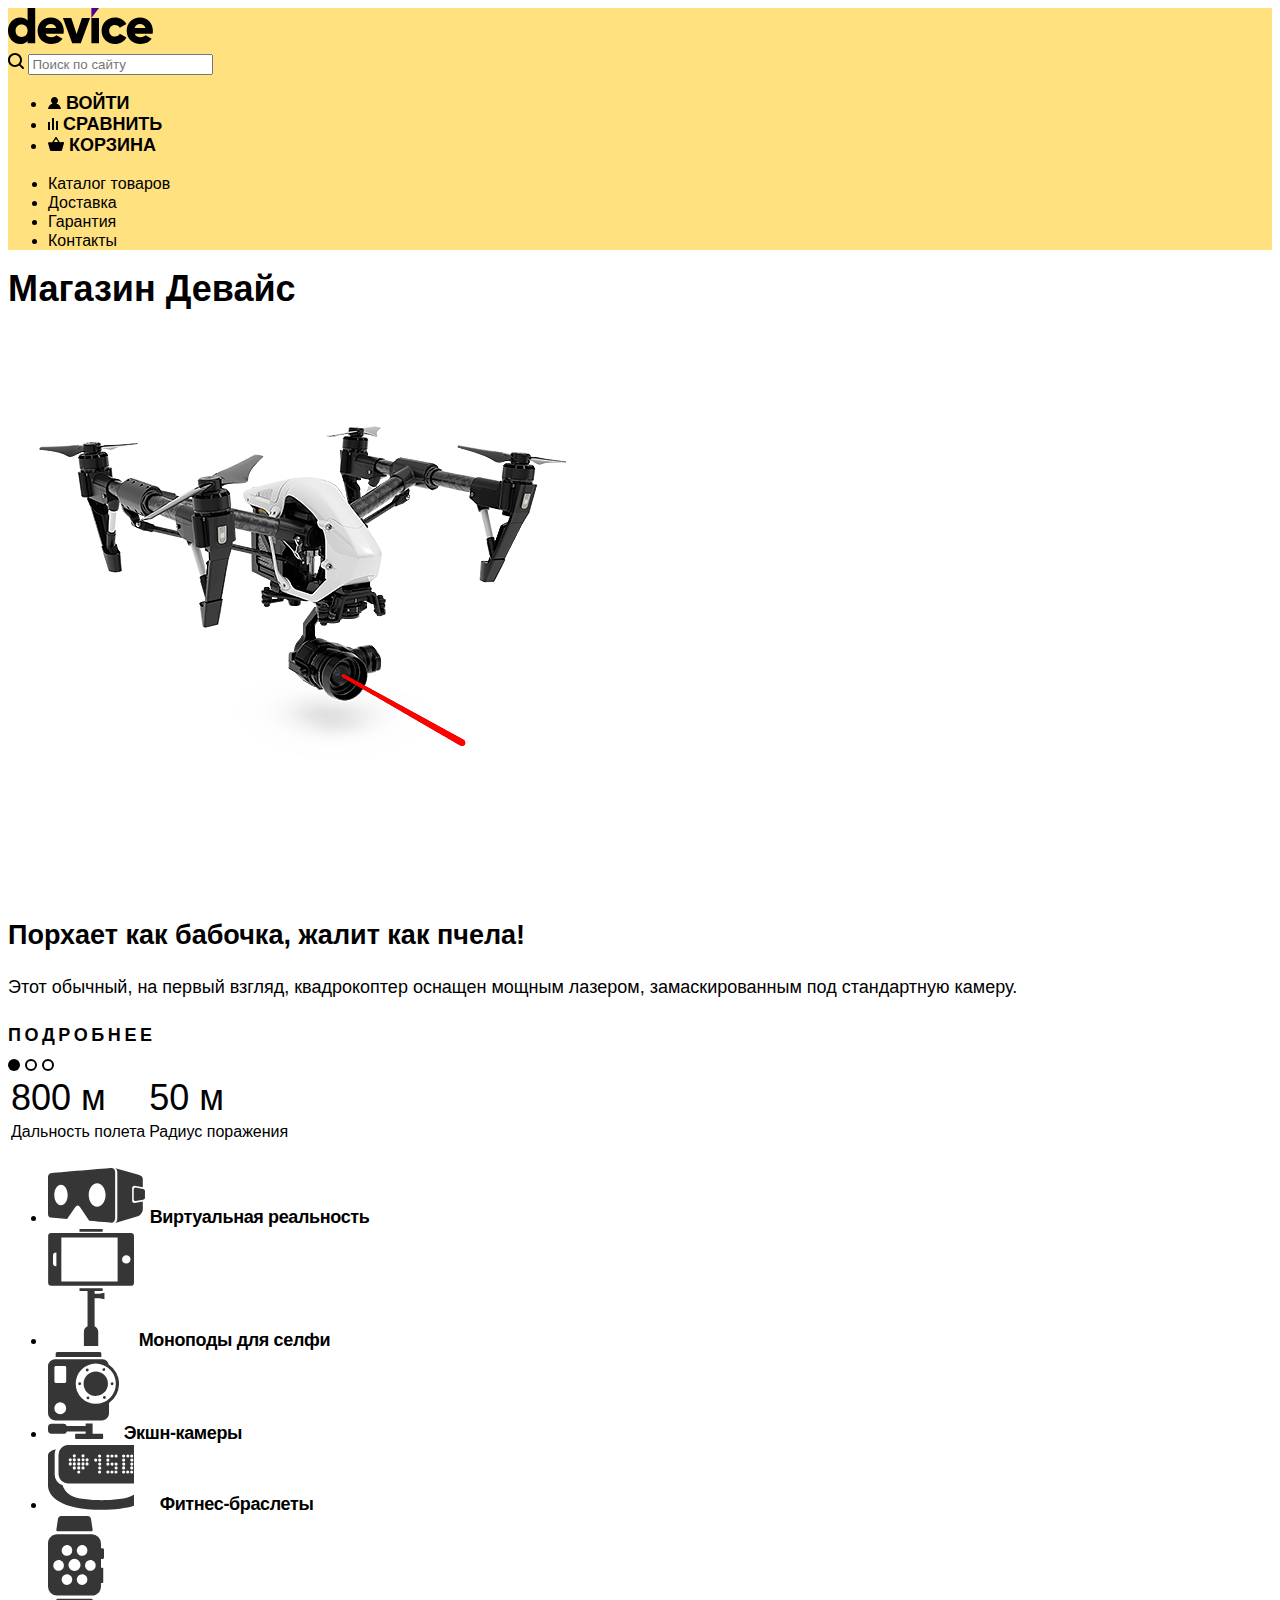
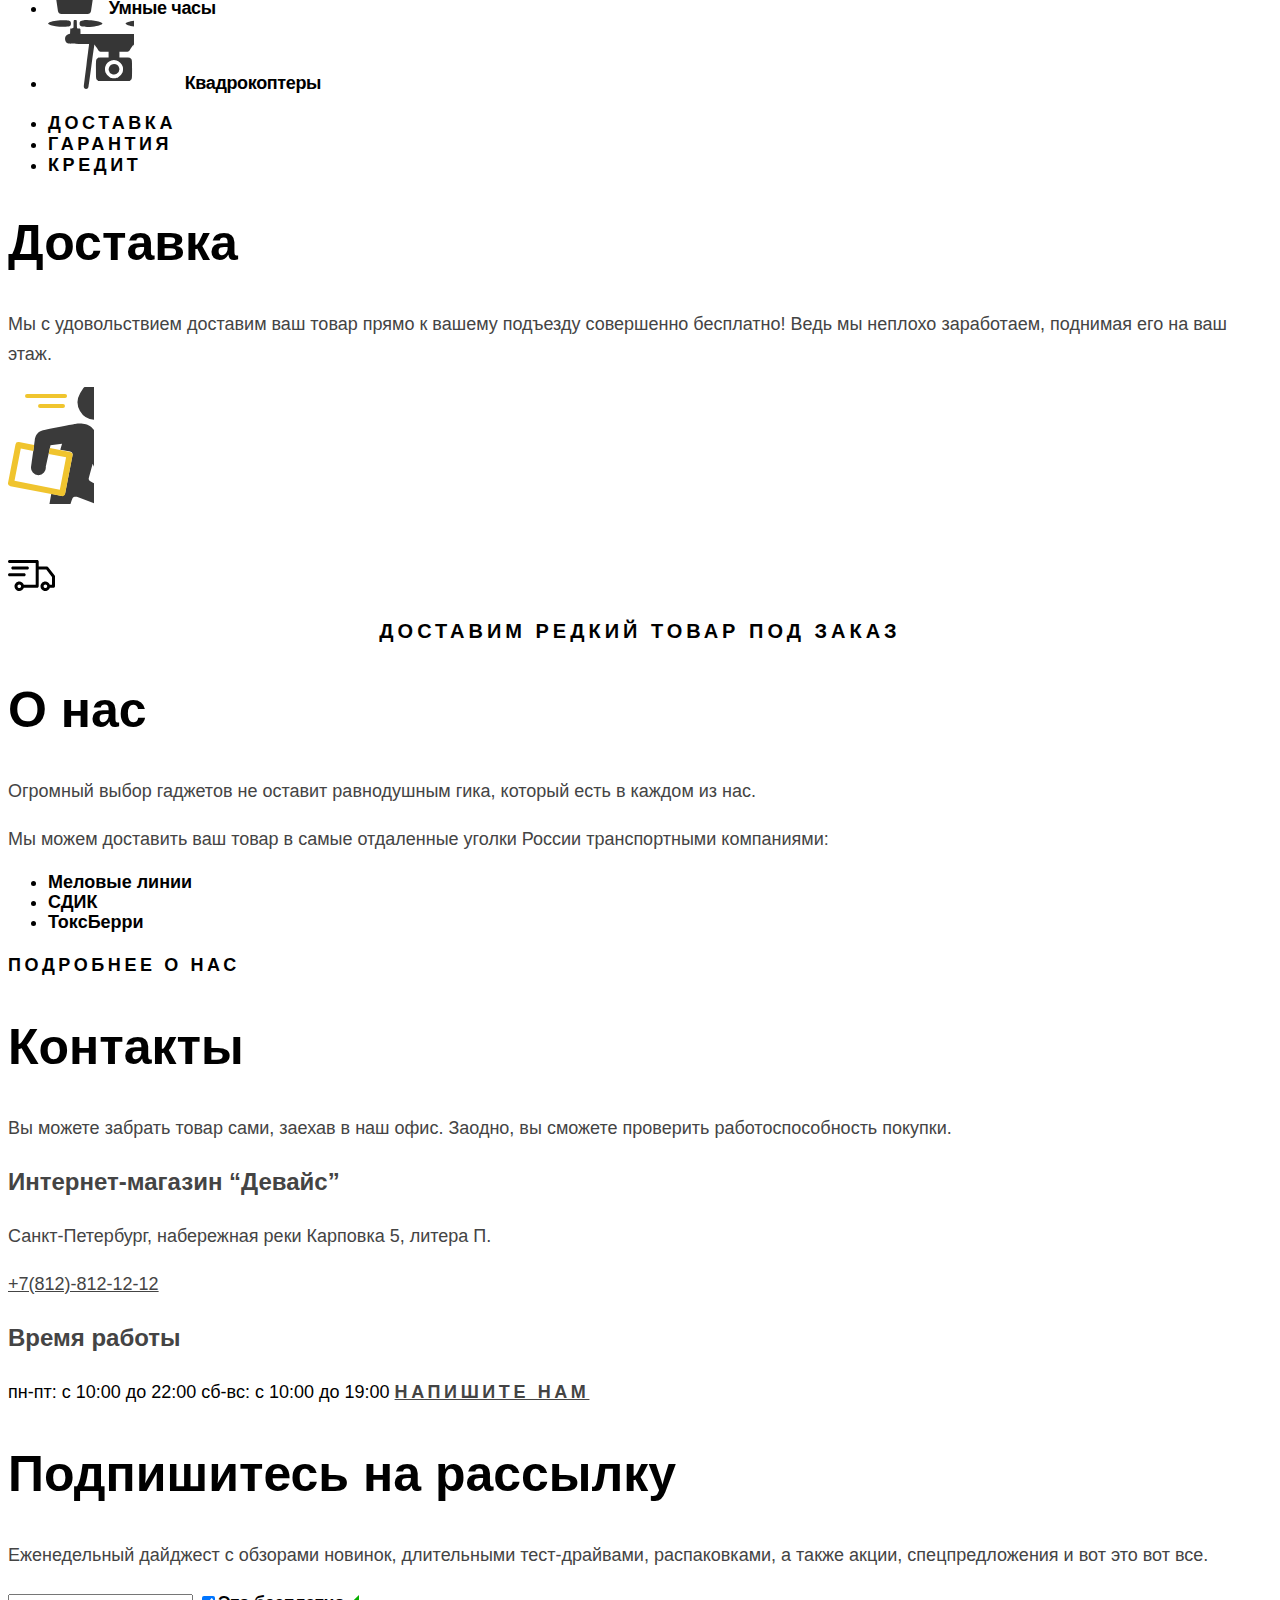
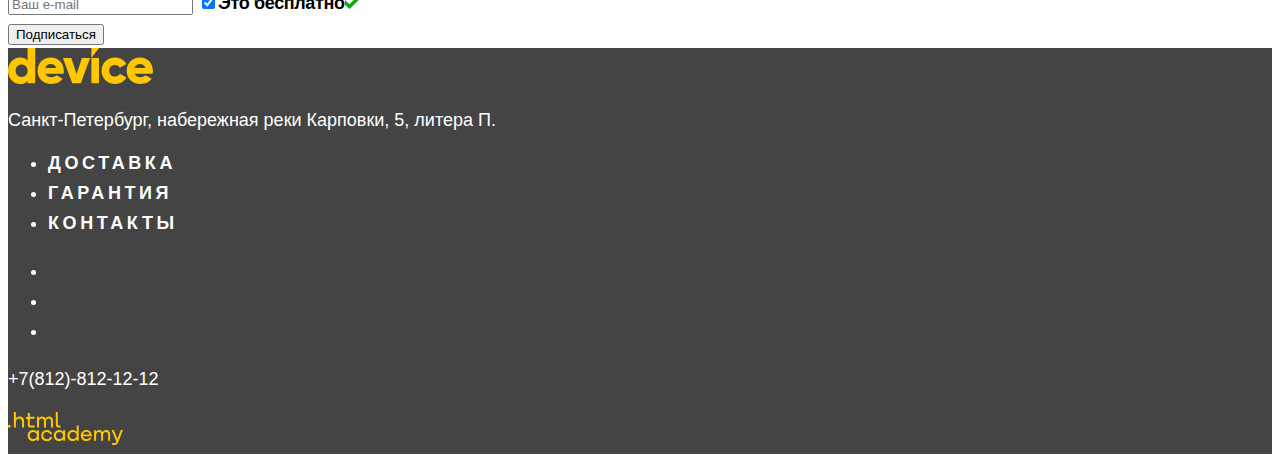
==== commit edb21570: "Базовая стилизация всех страниц." ====
--- a/index.html
+++ b/index.html
@@ -3,6 +3,7 @@
   <head>
     <meta charset="utf-8">
     <title>HTML Academy: Девайс</title>
+    <link rel="stylesheet" href="styles/styles.css">
   </head>
   <body>
    <header class="main-header">
--- a/styles/styles.css
+++ b/styles/styles.css
@@ -0,0 +1,260 @@
+@font-face {
+  font-family: Raleway, sans-serif;
+  font-style: normal;
+  font-weight: 800;
+  src: url("../fonts/raleway/raleway-800.woff2") format("woff2");
+  font-display: swap;
+}
+@font-face {
+  font-family: Rubik, sans-serif;
+  font-style: normal;
+  font-weight: 400;
+  src: url("../fonts/rubik/rubik-400.woff2") format("woff2");
+  font-display: swap;
+}
+@font-face {
+  font-family: Rubik, sans-serif;
+  font-style: normal;
+  font-weight: 700;
+  src: url("../fonts/rubik/rubik-700.woff2") format("woff2");
+  font-display: swap;
+}
+@font-face {
+  font-family: Rubik, sans-serif;
+  font-style: normal;
+  font-weight: 800;
+  src: url("../fonts/rubik/rubik-800.woff2") format("woff2");
+  font-display: swap;
+}
+body {
+  font-family: Rubik,sans-serif;
+  font-size: 18px;
+  line-height: 30px;
+  background-color: #ffffff;
+  color: #000000;
+}
+.main-header {
+  background-color: #FFE17F;
+  color: #000000;
+}
+.main-navigation {
+  font-size: 16px;
+  line-height: 19px;
+}
+.main-navigation a {
+  text-decoration: none;
+  color: #000000;
+}
+.user-navigation {
+  font-family: Raleway, sans-serif;
+  font-weight: 800;
+  font-size: 18px;
+  line-height: 21px;
+  text-transform: uppercase;
+}
+.user-navigation a {
+  text-decoration: none;
+  color: #000000;
+}
+.description a {
+  font-family: Raleway, sans-serif;
+  font-weight: 800;
+  font-size: 50px;
+  line-height: 50px;
+}
+.description-button a,
+.button-first,
+.button-second {
+  font-family: Raleway, sans-serif;
+  font-style: normal;
+  font-weight: 800;
+  font-size: 18px;
+  line-height: 21px;
+  text-align: center;
+  letter-spacing: 0.2em;
+  text-transform: uppercase;
+  text-decoration: none;
+  color: #000000;
+}
+.value-1,
+.value-2 {
+  font-size: 36px;
+  line-height: 30px;
+}
+.feature-1,
+.feature-2 {
+  font-size: 16px;
+}
+.popular-items {
+  font-family: Raleway, sans-serif;
+  font-style: normal;
+  font-weight: 800;
+  font-size: 18px;
+  line-height: 24px;
+  letter-spacing: -0.02em;
+}
+.popular-items a {
+  text-decoration: none;
+  color: #000000;
+}
+.buttons-service {
+  font-family: Raleway, sans-serif;
+  font-style: normal;
+  font-weight: 800;
+  font-size: 18px;
+  line-height: 21px;
+  letter-spacing: 0.2em;
+  text-transform: uppercase;
+}
+.buttons-service a {
+  text-decoration: none;
+  color: #000000;
+}
+.delivery-info h2,
+.container-about-us h2,
+.subscribe h2 {
+  font-family: Raleway, sans-serif;
+  font-style: normal;
+  font-weight: 800;
+  font-size: 50px;
+  line-height: 50px;
+}
+.container-about-us p,
+.delivery-info p,
+.subscribe p {
+  color: #444444;
+}
+.special-delivery p,
+.show-more {
+  font-family: Raleway, sans-serif;
+  font-style: normal;
+  font-weight: 800;
+  font-size: 20px;
+  line-height: 23px;
+  text-align: center;
+  letter-spacing: 0.2em;
+  text-transform: uppercase;
+}
+.transport-companies li {
+  font-family: Rubik, sans-serif;
+  font-style: normal;
+  font-weight: bold;
+  font-size: 18px;
+  line-height: 20px;
+}
+.contacts h3 {
+  font-family: Rubik, sans-serif;
+  font-style: normal;
+  font-weight: bold;
+  font-size: 24px;
+  line-height: 30px;
+  color: #444444;
+}
+.contacts a {
+  text-decoration-line: underline;
+  color: #444444;
+}
+footer {
+  background: #444444;
+  color: #FFFFFF;
+}
+.address {
+  line-height: 19px;
+}
+.site-navigation-footer a {
+  font-family: Raleway, sans-serif;
+  font-style: normal;
+  font-weight: 800;
+  font-size: 18px;
+  line-height: 21px;
+  text-align: center;
+  letter-spacing: 0.2em;
+  text-transform: uppercase;
+  text-decoration: none;
+  color: #FFFFFF;
+}
+.phone a {
+  text-decoration: none;
+  color: #FFFFFF;
+}
+.page-title h1 {
+  font-family: Raleway, sans-serif;
+  font-style: normal;
+  font-weight: 800;
+  font-size: 50px;
+  line-height: 50px;
+}
+.breadcrumbs li {
+  font-size: 16px;
+  line-height: 19px;
+  color: #000000;
+  opacity: 0.6;
+  text-decoration: none;
+}
+.filters h2,
+.sorting h3 {
+  font-family: Raleway, sans-serif;
+  font-style: normal;
+  font-weight: 800;
+  font-size: 16px;
+  line-height: 19px;
+  letter-spacing: 0.2em;
+  text-transform: uppercase;
+}
+label,
+.colors {
+  font-family: Rubik, sans-serif;
+  font-style: normal;
+  font-weight: bold;
+  font-size: 18px;
+  line-height: 20px;
+  letter-spacing: -0.02em;
+}
+.button-show {
+  font-family: Raleway, sans-serif;
+  font-style: normal;
+  font-weight: 800;
+  font-size: 18px;
+  line-height: 21px;
+  text-align: center;
+  letter-spacing: 0.2em;
+  text-transform: uppercase;
+}
+.catalog-item a {
+  font-family: Rubik, sans-serif;
+  font-style: normal;
+  font-weight: bold;
+  font-size: 18px;
+  line-height: 24px;
+  letter-spacing: -0.02em;
+  text-decoration: none;
+  color: #000000;
+}
+.catalog-item span {
+  font-family: Rubik, sans-serif;
+  font-style: normal;
+  font-weight: normal;
+  font-size: 18px;
+  line-height: 21px;
+  text-align: right;
+  color: #444444;
+}
+.pagination-button a {
+  font-family: Raleway, sans-serif;
+  font-style: normal;
+  font-weight: 800;
+  font-size: 16px;
+  line-height: 19px;
+  display: flex;
+  align-items: center;
+  letter-spacing: 0.2em;
+  text-transform: uppercase;
+  text-decoration: none;
+  color: #000000;
+}
+.pagination-item li {
+  text-decoration: none;
+  text-align: center;
+  color: #444444;
+  opacity: 0.3;
+}
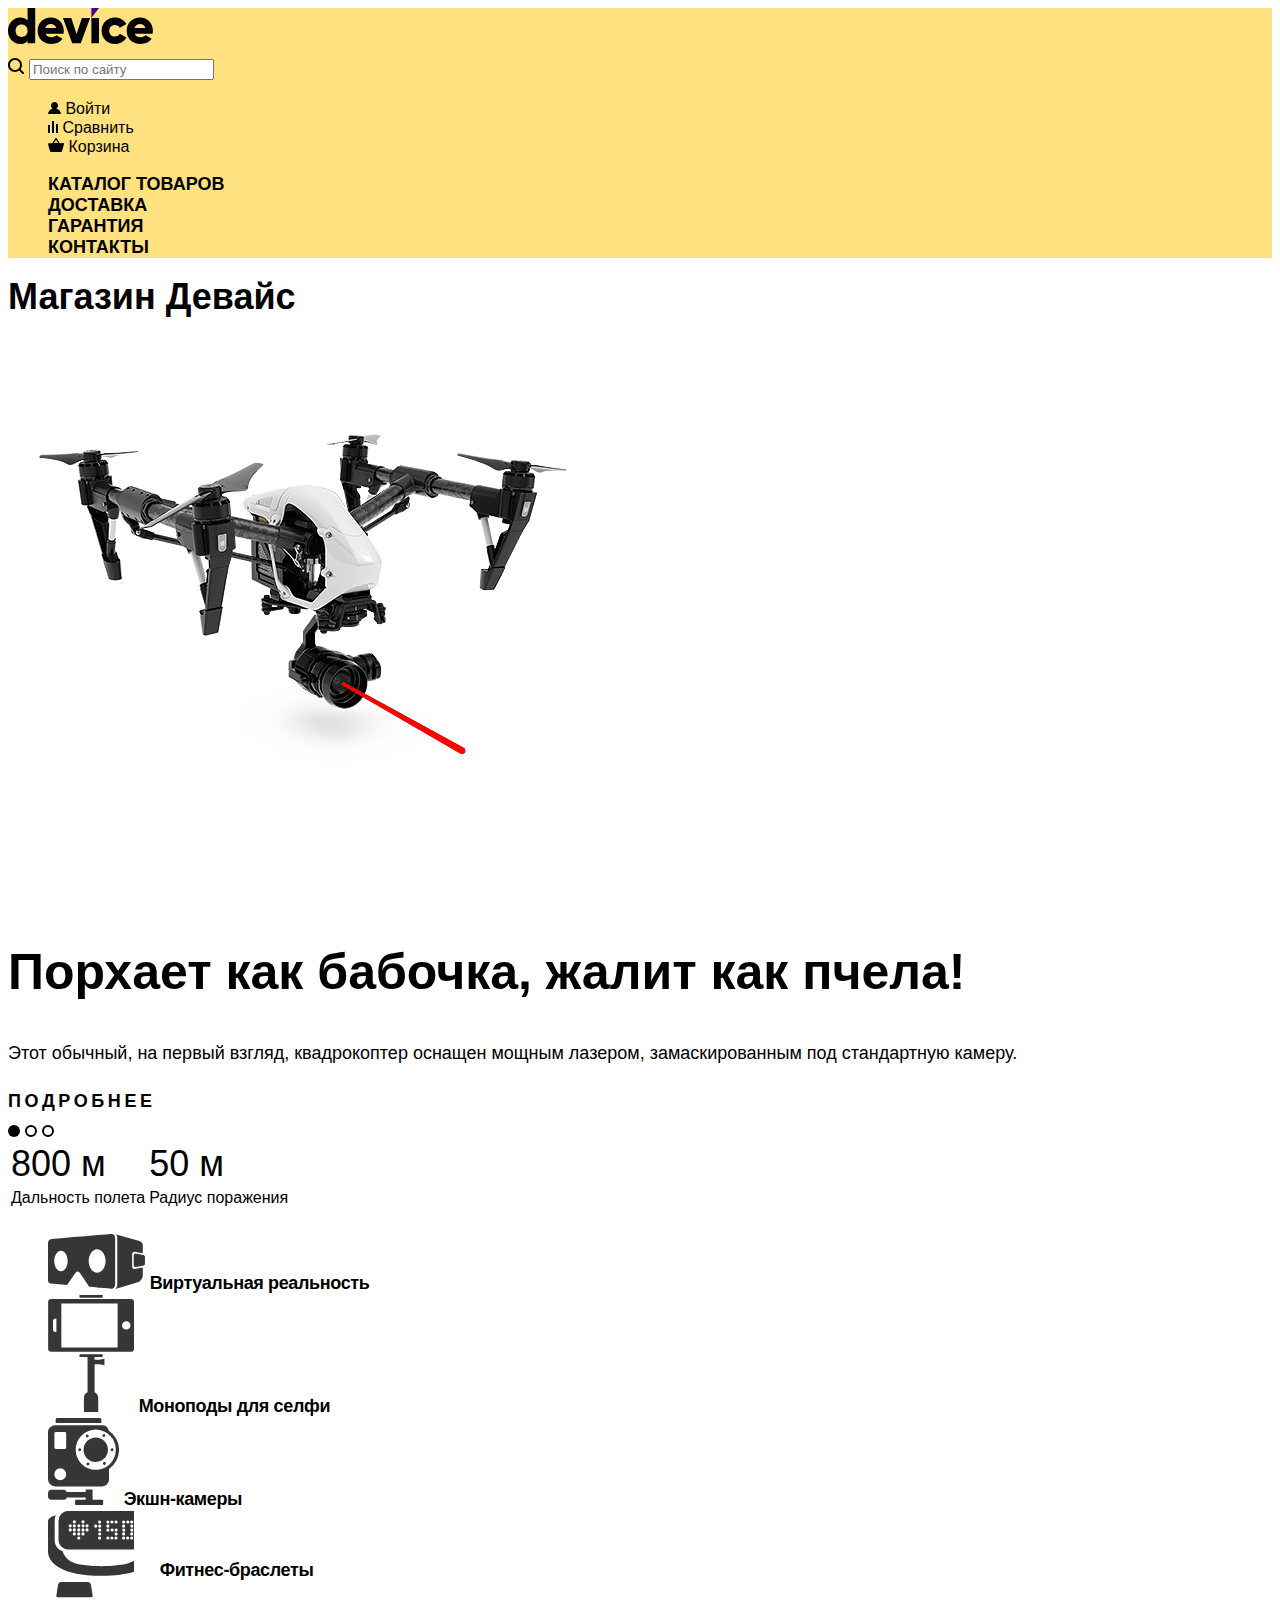
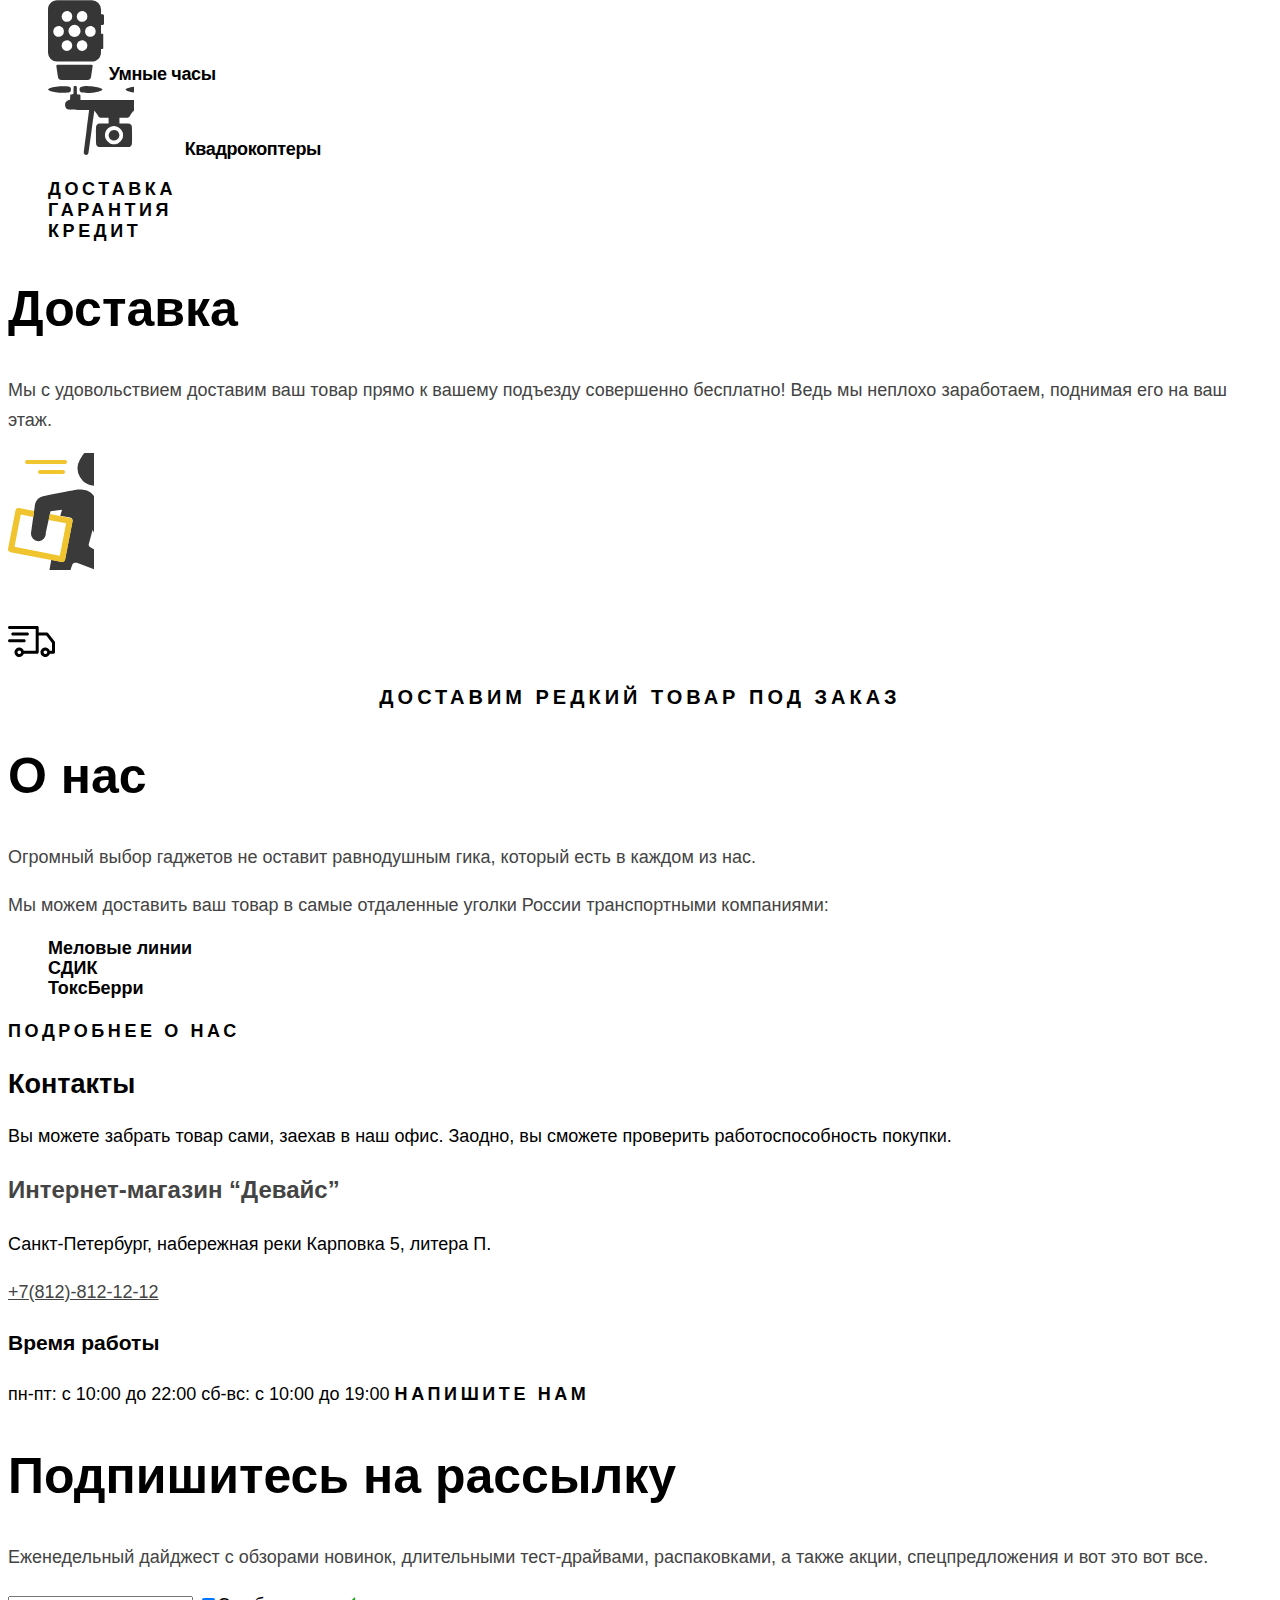
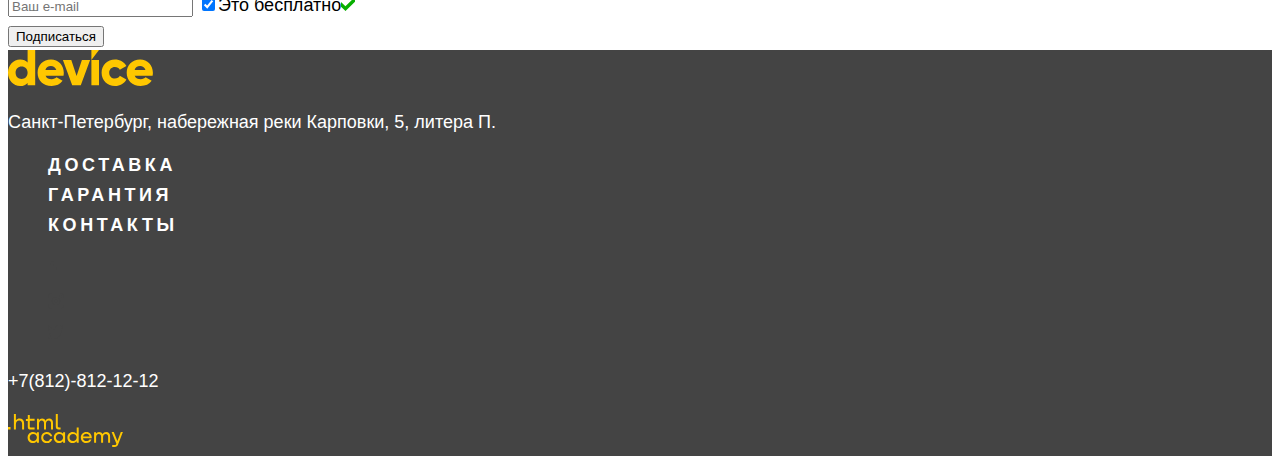
==== commit 7008f3e7: "Исправления по базовой стилизации всех страниц." ====
--- a/index.html
+++ b/index.html
@@ -12,19 +12,19 @@
      </a>
      <nav class="main-navigation">
        <form method="post" action="https://echo.htmlacademy.ru">
-           <a href="#"><svg width="16" height="16" fill="none" xmlns="http://www.w3.org/2000/svg"><path d="m15.7 14.3-3.1-3.1C13.5 10 14 8.6 14 7c0-3.9-3.1-7-7-7S0 3.1 0 7s3.1 7 7 7c1.6 0 3-.5 4.2-1.4l3.1 3.1c.2.2.4.3.7.3.6 0 1-.4 1-1 0-.2-.1-.5-.3-.7ZM2 7c0-2.8 2.2-5 5-5s5 2.2 5 5-2.2 5-5 5-5-2.2-5-5Z" fill="#000"/></svg></a>
+           <a class="main-navigation_link" href="#"><svg width="16" height="16" fill="none" xmlns="http://www.w3.org/2000/svg"><path d="m15.7 14.3-3.1-3.1C13.5 10 14 8.6 14 7c0-3.9-3.1-7-7-7S0 3.1 0 7s3.1 7 7 7c1.6 0 3-.5 4.2-1.4l3.1 3.1c.2.2.4.3.7.3.6 0 1-.4 1-1 0-.2-.1-.5-.3-.7ZM2 7c0-2.8 2.2-5 5-5s5 2.2 5 5-2.2 5-5 5-5-2.2-5-5Z" fill="#000"/></svg></a>
            <input class="search" type="search" placeholder="Поиск по сайту" aria-label="Поиск по сайту">
        </form>
        <ul class="user-navigation">
-         <li><a class="exit" href="#"><svg width="13" height="12" fill="none" xmlns="http://www.w3.org/2000/svg"><path d="M0 12h13c-.2-2.6-2.1-4.8-4.7-5.5 1-.6 1.7-1.7 1.7-3C10 1.6 8.4 0 6.5 0S3 1.6 3 3.5c0 1.3.7 2.4 1.7 3C2.1 7.2.2 9.4 0 12Z" fill="#000"/></svg> Войти</a></li>
-         <li><a class="compare" href="#"><svg width="10" height="12" fill="none" xmlns="http://www.w3.org/2000/svg"><path d="M6 0H4v12h2V0ZM2 4H0v8h2V4ZM10 3H8v9h2V3Z" fill="#000"/></svg> Сравнить</a></li>
-         <li><a class="basket" href="#"><svg width="16" height="14" fill="none" xmlns="http://www.w3.org/2000/svg"><path d="m15.3 5-3.5.2L8.6.3C8.5.1 8.2 0 8 0c-.2 0-.5.1-.6.3L4.2 5.2H.7c-.4 0-.7.3-.7.7v.2l1.9 6.8c.2.7.7 1.1 1.4 1.1h9.4c.7 0 1.2-.4 1.4-1.1L16 6v-.2c0-.4-.3-.8-.7-.8ZM8 1.9l2.2 3.2H5.9L8 1.9Z" fill="#000"/></svg> Корзина</a></li>
+         <li><a class="user-navigation_link exit" href="#"><svg width="13" height="12" fill="none" xmlns="http://www.w3.org/2000/svg"><path d="M0 12h13c-.2-2.6-2.1-4.8-4.7-5.5 1-.6 1.7-1.7 1.7-3C10 1.6 8.4 0 6.5 0S3 1.6 3 3.5c0 1.3.7 2.4 1.7 3C2.1 7.2.2 9.4 0 12Z" fill="#000"/></svg> Войти</a></li>
+         <li><a class="user-navigation_link compare" href="#"><svg width="10" height="12" fill="none" xmlns="http://www.w3.org/2000/svg"><path d="M6 0H4v12h2V0ZM2 4H0v8h2V4ZM10 3H8v9h2V3Z" fill="#000"/></svg> Сравнить</a></li>
+         <li><a class="user-navigation_link basket" href="#"><svg width="16" height="14" fill="none" xmlns="http://www.w3.org/2000/svg"><path d="m15.3 5-3.5.2L8.6.3C8.5.1 8.2 0 8 0c-.2 0-.5.1-.6.3L4.2 5.2H.7c-.4 0-.7.3-.7.7v.2l1.9 6.8c.2.7.7 1.1 1.4 1.1h9.4c.7 0 1.2-.4 1.4-1.1L16 6v-.2c0-.4-.3-.8-.7-.8ZM8 1.9l2.2 3.2H5.9L8 1.9Z" fill="#000"/></svg> Корзина</a></li>
        </ul>
        <ul class="site-navigation">
-         <li><a href="#">Каталог товаров</a></li>
-         <li><a class="delivery" href="#">Доставка</a></li>
-         <li><a class="guarantee" href="#">Гарантия</a></li>
-         <li><a class="contact" href="#">Контакты</a></li>
+         <li><a class="site-navigation_link" href="#">Каталог товаров</a></li>
+         <li><a class="site-navigation_link delivery" href="#">Доставка</a></li>
+         <li><a class="site-navigation_link guarantee" href="#">Гарантия</a></li>
+         <li><a class="site-navigation_link contact" href="#">Контакты</a></li>
        </ul>
      </nav>
    </header>
@@ -36,11 +36,11 @@
            <img src="images/slider-1.png" width="560" height="560" alt="Квадрокоптер">
          </div>
          <div class="description">
-           <h2>Порхает как бабочка, жалит как пчела!</h2>
+           <h2 class="description-name">Порхает как бабочка, жалит как пчела!</h2>
            <p>Этот обычный, на первый взгляд, квадрокоптер оснащен мощным лазером, замаскированным под стандартную камеру.</p>
          </div>
            <div class="description-button">
-             <a href="#" class="button-info">Подробнее</a>
+             <a class="description-button_link" href="#">Подробнее</a>
            </div>
            <div class="radio-buttons">
              <a href="#"><svg width="12" height="12" fill="none" xmlns="http://www.w3.org/2000/svg"><path d="M12 6A6 6 0 1 1 0 6a6 6 0 0 1 12 0Z" fill="#000"/></svg></a>
@@ -62,63 +62,63 @@
      <section class="catalog-items">
        <ul class="popular-items">
          <li>
-           <a class="popular-item" href="#"><svg width="97" height="55" fill="none" xmlns="http://www.w3.org/2000/svg"><path d="M84.13 32.64V20c0-1.3 1.05-2.37 2.34-2.37l8.32 1.58v-8.19c0-2.36-1.7-3.43-4.2-4.27L67.4.17c1.62 1.4 1.9 2.04 1.9 4.4v45.21c0 2.36-.46 4.07-1.97 5.21l23.26-7.07c2.4-.83 4.2-4.21 4.2-6.57v-7.91l-8.32 1.57a2.35 2.35 0 0 1-2.34-2.37Z" fill="#363636"/><path d="m95.13 20.98-7.6-1.45c-1 0-1.82.83-1.82 1.86v9.86c0 1.03.81 1.86 1.82 1.86l7.6-1.43c1.15-.42 1.82-.83 1.82-1.86v-6.99c0-1.02-.76-1.5-1.82-1.85ZM67.17 4.48c0-5.08-4.23-4.46-4.23-4.46S5.84 4.74 2.84 5.14C-.16 5.55 0 9.54 0 9.54V45.8c0 3.74 2.6 3.75 2.6 3.75l16.48 1.4L27.2 39.3s1.11-1.83 2.5-1.83c1.4 0 2.44 1.86 2.44 1.86l9.06 13.52s18.9 1.91 22.52 1.91c3.63 0 3.44-5.02 3.44-5.02V4.48ZM12.98 37.2c-3.7 0-6.7-4.6-6.7-10.27 0-5.68 3-10.28 6.7-10.28s6.7 4.6 6.7 10.28c0 5.67-3 10.27-6.7 10.27Zm36.16 1.43c-4.66 0-8.44-5.24-8.44-11.7 0-6.47 3.78-11.7 8.44-11.7s8.44 5.23 8.44 11.7c0 6.46-3.78 11.7-8.44 11.7Z" fill="#363636"/></svg>  Виртуальная реальность</a>
+           <a class="popular-item_link" href="#"><svg width="97" height="55" fill="none" xmlns="http://www.w3.org/2000/svg"><path d="M84.13 32.64V20c0-1.3 1.05-2.37 2.34-2.37l8.32 1.58v-8.19c0-2.36-1.7-3.43-4.2-4.27L67.4.17c1.62 1.4 1.9 2.04 1.9 4.4v45.21c0 2.36-.46 4.07-1.97 5.21l23.26-7.07c2.4-.83 4.2-4.21 4.2-6.57v-7.91l-8.32 1.57a2.35 2.35 0 0 1-2.34-2.37Z" fill="#363636"/><path d="m95.13 20.98-7.6-1.45c-1 0-1.82.83-1.82 1.86v9.86c0 1.03.81 1.86 1.82 1.86l7.6-1.43c1.15-.42 1.82-.83 1.82-1.86v-6.99c0-1.02-.76-1.5-1.82-1.85ZM67.17 4.48c0-5.08-4.23-4.46-4.23-4.46S5.84 4.74 2.84 5.14C-.16 5.55 0 9.54 0 9.54V45.8c0 3.74 2.6 3.75 2.6 3.75l16.48 1.4L27.2 39.3s1.11-1.83 2.5-1.83c1.4 0 2.44 1.86 2.44 1.86l9.06 13.52s18.9 1.91 22.52 1.91c3.63 0 3.44-5.02 3.44-5.02V4.48ZM12.98 37.2c-3.7 0-6.7-4.6-6.7-10.27 0-5.68 3-10.28 6.7-10.28s6.7 4.6 6.7 10.28c0 5.67-3 10.27-6.7 10.27Zm36.16 1.43c-4.66 0-8.44-5.24-8.44-11.7 0-6.47 3.78-11.7 8.44-11.7s8.44 5.23 8.44 11.7c0 6.46-3.78 11.7-8.44 11.7Z" fill="#363636"/></svg>  Виртуальная реальность</a>
          </li>
          <li>
-           <a class="popular-item" href="#"><svg width="86" height="117" fill="none" xmlns="http://www.w3.org/2000/svg"><g clip-path="url(#a)" fill="#363636"><path d="M82.82 4.01H3.33A3.19 3.19 0 0 0 .14 7.2V53.6a3.19 3.19 0 0 0 3.19 3.2h79.5A3.19 3.19 0 0 0 86 53.6V7.2A3.19 3.19 0 0 0 82.82 4ZM8.4 37.24h-.22a3.19 3.19 0 0 1-3.2-3.2v-7.28a3.19 3.19 0 0 1 3.2-3.18h.22v13.66ZM69.62 52.4H13.34v-44h56.28v44Zm8.78-17.86a4.15 4.15 0 1 1 0-8.29 4.15 4.15 0 0 1 0 8.3ZM54.65 0H31.5v2.76h23.15V0ZM46.6 64.86V61.9h8.05v-2.76H31.5v2.76h8.04v35.24a6.07 6.07 0 0 0-3.63 5.56V117h14.33v-14.3c0-2.5-1.5-4.63-3.63-5.56v-28h4.8l5.04 1.22v-6.71l-5.05 1.21h-4.8Z"/></g><defs><clipPath id="a"><path fill="#fff" d="M0 0h86v117H0z"/></clipPath></defs></svg> Моноподы для селфи</a>
+           <a class="popular-item_link" href="#"><svg width="86" height="117" fill="none" xmlns="http://www.w3.org/2000/svg"><g clip-path="url(#a)" fill="#363636"><path d="M82.82 4.01H3.33A3.19 3.19 0 0 0 .14 7.2V53.6a3.19 3.19 0 0 0 3.19 3.2h79.5A3.19 3.19 0 0 0 86 53.6V7.2A3.19 3.19 0 0 0 82.82 4ZM8.4 37.24h-.22a3.19 3.19 0 0 1-3.2-3.2v-7.28a3.19 3.19 0 0 1 3.2-3.18h.22v13.66ZM69.62 52.4H13.34v-44h56.28v44Zm8.78-17.86a4.15 4.15 0 1 1 0-8.29 4.15 4.15 0 0 1 0 8.3ZM54.65 0H31.5v2.76h23.15V0ZM46.6 64.86V61.9h8.05v-2.76H31.5v2.76h8.04v35.24a6.07 6.07 0 0 0-3.63 5.56V117h14.33v-14.3c0-2.5-1.5-4.63-3.63-5.56v-28h4.8l5.04 1.22v-6.71l-5.05 1.21h-4.8Z"/></g><defs><clipPath id="a"><path fill="#fff" d="M0 0h86v117H0z"/></clipPath></defs></svg> Моноподы для селфи</a>
          </li>
          <li>
-           <a class="popular-item" href="#"><svg width="71" height="87" fill="none" xmlns="http://www.w3.org/2000/svg"><g clip-path="url(#a)" fill="#363636"><path d="M53.35 1.49c0-.74-.58-1.49-1.31-1.49H9.05c-.73 0-1.38.75-1.38 1.49v3.52h45.68V1.5ZM54.2 81.8h-9.6V71.44h-6.95v2.5H18.77a3.49 3.49 0 0 0-3.18-2.15H3.56A3.59 3.59 0 0 0 0 75.31v3.02a3.55 3.55 0 0 0 3.56 3.48h12.03c1.52 0 2.8-.9 3.27-2.33h18.79v2.33h-9.52c-.53 0-1.01.44-1.01.97v3.17c0 .54.48 1.05 1.01 1.05H54.2c.53 0 .93-.51.93-1.05v-3.17c0-.53-.4-.97-.93-.97ZM60.67 12.39a7.04 7.04 0 0 0-6.77-5.05H7.15A7.1 7.1 0 0 0 0 14.36v46.9a7.18 7.18 0 0 0 7.15 7.12h46.74c3.9 0 7.13-3.2 7.13-7.12V50.92a23.3 23.3 0 0 0-.36-38.52ZM12.24 62.15a5.91 5.91 0 1 1 .02-11.82 5.91 5.91 0 0 1-.02 11.82Zm5.96-32.6c0 .78-.64 1.42-1.42 1.42H7.84c-.78 0-1.42-.64-1.42-1.42V15.39c0-.79.64-1.43 1.42-1.43h8.94c.78 0 1.42.64 1.42 1.43v14.16Zm29.56 22.3a20.1 20.1 0 0 1-20.05-20.12 20.1 20.1 0 0 1 20.05-20.12 20.1 20.1 0 0 1 20.06 20.13 20.1 20.1 0 0 1-20.06 20.12Z"/><path d="M47.76 43.96a12.2 12.2 0 0 0 12.19-12.23 12.2 12.2 0 0 0-12.19-12.22 12.2 12.2 0 0 0-12.19 12.22 12.2 12.2 0 0 0 12.2 12.23ZM31.56 33.17a1.44 1.44 0 1 0 0-2.87 1.44 1.44 0 0 0 0 2.87ZM63.96 33.17a1.44 1.44 0 1 0 0-2.87 1.44 1.44 0 0 0 0 2.87ZM39.1 19.43a1.44 1.44 0 1 0 0-2.87 1.44 1.44 0 0 0 0 2.87ZM56.41 46.91a1.43 1.43 0 1 0 0-2.86 1.43 1.43 0 0 0 0 2.86ZM55.7 19a1.44 1.44 0 1 0 0-2.87 1.44 1.44 0 0 0 0 2.87ZM39.83 47.34a1.44 1.44 0 1 0 0-2.87 1.44 1.44 0 0 0 0 2.87Z"/></g><defs><clipPath id="a"><path fill="#fff" d="M0 0h71v87H0z"/></clipPath></defs></svg> Экшн-камеры</a>
+           <a class="popular-item_link" href="#"><svg width="71" height="87" fill="none" xmlns="http://www.w3.org/2000/svg"><g clip-path="url(#a)" fill="#363636"><path d="M53.35 1.49c0-.74-.58-1.49-1.31-1.49H9.05c-.73 0-1.38.75-1.38 1.49v3.52h45.68V1.5ZM54.2 81.8h-9.6V71.44h-6.95v2.5H18.77a3.49 3.49 0 0 0-3.18-2.15H3.56A3.59 3.59 0 0 0 0 75.31v3.02a3.55 3.55 0 0 0 3.56 3.48h12.03c1.52 0 2.8-.9 3.27-2.33h18.79v2.33h-9.52c-.53 0-1.01.44-1.01.97v3.17c0 .54.48 1.05 1.01 1.05H54.2c.53 0 .93-.51.93-1.05v-3.17c0-.53-.4-.97-.93-.97ZM60.67 12.39a7.04 7.04 0 0 0-6.77-5.05H7.15A7.1 7.1 0 0 0 0 14.36v46.9a7.18 7.18 0 0 0 7.15 7.12h46.74c3.9 0 7.13-3.2 7.13-7.12V50.92a23.3 23.3 0 0 0-.36-38.52ZM12.24 62.15a5.91 5.91 0 1 1 .02-11.82 5.91 5.91 0 0 1-.02 11.82Zm5.96-32.6c0 .78-.64 1.42-1.42 1.42H7.84c-.78 0-1.42-.64-1.42-1.42V15.39c0-.79.64-1.43 1.42-1.43h8.94c.78 0 1.42.64 1.42 1.43v14.16Zm29.56 22.3a20.1 20.1 0 0 1-20.05-20.12 20.1 20.1 0 0 1 20.05-20.12 20.1 20.1 0 0 1 20.06 20.13 20.1 20.1 0 0 1-20.06 20.12Z"/><path d="M47.76 43.96a12.2 12.2 0 0 0 12.19-12.23 12.2 12.2 0 0 0-12.19-12.22 12.2 12.2 0 0 0-12.19 12.22 12.2 12.2 0 0 0 12.2 12.23ZM31.56 33.17a1.44 1.44 0 1 0 0-2.87 1.44 1.44 0 0 0 0 2.87ZM63.96 33.17a1.44 1.44 0 1 0 0-2.87 1.44 1.44 0 0 0 0 2.87ZM39.1 19.43a1.44 1.44 0 1 0 0-2.87 1.44 1.44 0 0 0 0 2.87ZM56.41 46.91a1.43 1.43 0 1 0 0-2.86 1.43 1.43 0 0 0 0 2.86ZM55.7 19a1.44 1.44 0 1 0 0-2.87 1.44 1.44 0 0 0 0 2.87ZM39.83 47.34a1.44 1.44 0 1 0 0-2.87 1.44 1.44 0 0 0 0 2.87Z"/></g><defs><clipPath id="a"><path fill="#fff" d="M0 0h71v87H0z"/></clipPath></defs></svg> Экшн-камеры</a>
          </li>
          <li>
-           <a class="popular-item" href="#"><svg width="107" height="65" fill="none" xmlns="http://www.w3.org/2000/svg"><g clip-path="url(#a)" fill="#363636"><path d="M98.97 4.07a10.4 10.4 0 0 1 1.2 4.82V30c0 4.62-3.09 8.53-7.24 9.9-1.33 4-3.78 7.86-8.05 10.44-8.68 5.23-31.12 4.83-31.2 4.83-.08 0-22.51.4-31.19-4.83a18.73 18.73 0 0 1-8.04-10.28 10.5 10.5 0 0 1-7.76-10.06V8.9c0-1.69.43-3.28 1.14-4.69C4.17 5.1 0 6.92 0 10.43v29.99c0 10.25 11.84 24.43 53.66 24.43 41.82 0 53.65-14.18 53.65-24.43V10.43c0-3.68-4.57-5.49-8.34-6.36Z"/><path d="M20.56 38.46h65.52c5.57 0 10.08-4.51 10.08-10.08V9.93c0-5.56-4.51-10.07-10.08-10.07H20.56A10.08 10.08 0 0 0 10.5 9.93v18.45c0 5.57 4.5 10.08 10.07 10.08Zm63.13-29a1.57 1.57 0 1 1 0 3.15 1.57 1.57 0 0 1 0-3.14Zm0 4.05a1.57 1.57 0 1 1 0 3.13 1.57 1.57 0 0 1 0-3.13Zm0 4.04a1.57 1.57 0 1 1 0 3.13 1.57 1.57 0 0 1 0-3.13Zm0 3.82a1.57 1.57 0 1 1 0 3.14 1.57 1.57 0 0 1 0-3.14Zm0 4.04a1.57 1.57 0 1 1 0 3.14 1.57 1.57 0 0 1 0-3.14ZM79.66 9.47a1.57 1.57 0 1 1 0 3.13 1.57 1.57 0 0 1 0-3.13Zm0 15.94a1.57 1.57 0 1 1 0 3.14 1.57 1.57 0 0 1 0-3.14ZM75.62 9.47a1.57 1.57 0 1 1 0 3.14 1.57 1.57 0 0 1 0-3.14Zm0 4.04a1.57 1.57 0 1 1 0 3.14 1.57 1.57 0 0 1 0-3.14Zm0 4.04a1.57 1.57 0 1 1 0 3.13 1.57 1.57 0 0 1 0-3.13Zm0 3.82a1.57 1.57 0 1 1 0 3.14 1.57 1.57 0 0 1 0-3.14Zm0 4.04a1.57 1.57 0 1 1 0 3.14 1.57 1.57 0 0 1 0-3.14ZM67.96 9.47a1.57 1.57 0 1 1 0 3.13 1.57 1.57 0 0 1 0-3.13Zm0 8.08a1.57 1.57 0 1 1 0 3.13 1.57 1.57 0 0 1 0-3.13Zm0 3.88a1.57 1.57 0 1 1 0 3.13 1.57 1.57 0 0 1 0-3.13Zm0 3.98a1.57 1.57 0 1 1 0 3.14 1.57 1.57 0 0 1 0-3.14ZM63.94 9.47a1.57 1.57 0 1 1 0 3.14 1.57 1.57 0 0 1 0-3.14Zm0 8.08a1.57 1.57 0 1 1 0 3.13 1.57 1.57 0 0 1 0-3.13Zm0 7.86a1.57 1.57 0 1 1 0 3.14 1.57 1.57 0 0 1 0-3.14ZM59.89 9.47a1.57 1.57 0 1 1 0 3.14 1.57 1.57 0 0 1 0-3.14Zm0 4.04a1.57 1.57 0 1 1 0 3.14 1.57 1.57 0 0 1 0-3.14Zm0 4.04a1.57 1.57 0 1 1 0 3.14 1.57 1.57 0 0 1 0-3.14Zm0 7.86a1.57 1.57 0 1 1 0 3.14 1.57 1.57 0 0 1 0-3.14Zm-8.3-15.94a1.57 1.57 0 1 1 0 3.14 1.57 1.57 0 0 1 0-3.14Zm0 4.04a1.57 1.57 0 1 1 0 3.13 1.57 1.57 0 0 1 0-3.13Zm0 4.04a1.57 1.57 0 1 1 0 3.13 1.57 1.57 0 0 1 0-3.13Zm0 3.88a1.57 1.57 0 1 1 .01 3.13 1.57 1.57 0 0 1 0-3.13Zm0 3.98a1.57 1.57 0 1 1 0 3.14 1.57 1.57 0 0 1 0-3.14Zm-4.03-11.9a1.57 1.57 0 1 1 0 3.13 1.57 1.57 0 0 1 0-3.13Zm-8.5-.21a1.57 1.57 0 1 1 0 3.14 1.57 1.57 0 0 1 0-3.15Zm0 4.03a1.57 1.57 0 1 1 0 3.14 1.57 1.57 0 0 1 0-3.14Zm-4.04-8.08a1.57 1.57 0 1 1 0 3.14 1.57 1.57 0 0 1 0-3.14Zm0 4.04a1.57 1.57 0 1 1 0 3.14 1.57 1.57 0 0 1 0-3.13Zm0 4.04a1.57 1.57 0 1 1 0 3.14 1.57 1.57 0 0 1 0-3.14Zm0 4.04a1.57 1.57 0 1 1 0 3.14 1.57 1.57 0 0 1 0-3.14Zm-4.26-8.08a1.57 1.57 0 1 1 0 3.14 1.57 1.57 0 0 1 0-3.13Zm0 4.04a1.57 1.57 0 1 1 0 3.14 1.57 1.57 0 0 1 0-3.14Zm0 4.04a1.57 1.57 0 1 1 0 3.14 1.57 1.57 0 0 1 0-3.14Zm0 4.04a1.57 1.57 0 1 1 0 3.14 1.57 1.57 0 0 1 0-3.14ZM26.3 9.25a1.57 1.57 0 1 1 0 3.15 1.57 1.57 0 0 1 0-3.15Zm0 4.04a1.57 1.57 0 1 1 0 3.15 1.57 1.57 0 0 1 0-3.15Zm0 4.04a1.57 1.57 0 1 1 0 3.14 1.57 1.57 0 0 1 0-3.14Zm0 4.04a1.57 1.57 0 1 1 0 3.15 1.57 1.57 0 0 1 0-3.15Zm-4.04-8.08a1.57 1.57 0 1 1 0 3.15 1.57 1.57 0 0 1 0-3.15Zm0 4.04a1.57 1.57 0 1 1 0 3.14 1.57 1.57 0 0 1 0-3.14Z"/></g><defs><clipPath id="a"><path fill="#fff" d="M0 0h107v65H0z"/></clipPath></defs></svg> Фитнес-браслеты</a>
+           <a class="popular-item_link" href="#"><svg width="107" height="65" fill="none" xmlns="http://www.w3.org/2000/svg"><g clip-path="url(#a)" fill="#363636"><path d="M98.97 4.07a10.4 10.4 0 0 1 1.2 4.82V30c0 4.62-3.09 8.53-7.24 9.9-1.33 4-3.78 7.86-8.05 10.44-8.68 5.23-31.12 4.83-31.2 4.83-.08 0-22.51.4-31.19-4.83a18.73 18.73 0 0 1-8.04-10.28 10.5 10.5 0 0 1-7.76-10.06V8.9c0-1.69.43-3.28 1.14-4.69C4.17 5.1 0 6.92 0 10.43v29.99c0 10.25 11.84 24.43 53.66 24.43 41.82 0 53.65-14.18 53.65-24.43V10.43c0-3.68-4.57-5.49-8.34-6.36Z"/><path d="M20.56 38.46h65.52c5.57 0 10.08-4.51 10.08-10.08V9.93c0-5.56-4.51-10.07-10.08-10.07H20.56A10.08 10.08 0 0 0 10.5 9.93v18.45c0 5.57 4.5 10.08 10.07 10.08Zm63.13-29a1.57 1.57 0 1 1 0 3.15 1.57 1.57 0 0 1 0-3.14Zm0 4.05a1.57 1.57 0 1 1 0 3.13 1.57 1.57 0 0 1 0-3.13Zm0 4.04a1.57 1.57 0 1 1 0 3.13 1.57 1.57 0 0 1 0-3.13Zm0 3.82a1.57 1.57 0 1 1 0 3.14 1.57 1.57 0 0 1 0-3.14Zm0 4.04a1.57 1.57 0 1 1 0 3.14 1.57 1.57 0 0 1 0-3.14ZM79.66 9.47a1.57 1.57 0 1 1 0 3.13 1.57 1.57 0 0 1 0-3.13Zm0 15.94a1.57 1.57 0 1 1 0 3.14 1.57 1.57 0 0 1 0-3.14ZM75.62 9.47a1.57 1.57 0 1 1 0 3.14 1.57 1.57 0 0 1 0-3.14Zm0 4.04a1.57 1.57 0 1 1 0 3.14 1.57 1.57 0 0 1 0-3.14Zm0 4.04a1.57 1.57 0 1 1 0 3.13 1.57 1.57 0 0 1 0-3.13Zm0 3.82a1.57 1.57 0 1 1 0 3.14 1.57 1.57 0 0 1 0-3.14Zm0 4.04a1.57 1.57 0 1 1 0 3.14 1.57 1.57 0 0 1 0-3.14ZM67.96 9.47a1.57 1.57 0 1 1 0 3.13 1.57 1.57 0 0 1 0-3.13Zm0 8.08a1.57 1.57 0 1 1 0 3.13 1.57 1.57 0 0 1 0-3.13Zm0 3.88a1.57 1.57 0 1 1 0 3.13 1.57 1.57 0 0 1 0-3.13Zm0 3.98a1.57 1.57 0 1 1 0 3.14 1.57 1.57 0 0 1 0-3.14ZM63.94 9.47a1.57 1.57 0 1 1 0 3.14 1.57 1.57 0 0 1 0-3.14Zm0 8.08a1.57 1.57 0 1 1 0 3.13 1.57 1.57 0 0 1 0-3.13Zm0 7.86a1.57 1.57 0 1 1 0 3.14 1.57 1.57 0 0 1 0-3.14ZM59.89 9.47a1.57 1.57 0 1 1 0 3.14 1.57 1.57 0 0 1 0-3.14Zm0 4.04a1.57 1.57 0 1 1 0 3.14 1.57 1.57 0 0 1 0-3.14Zm0 4.04a1.57 1.57 0 1 1 0 3.14 1.57 1.57 0 0 1 0-3.14Zm0 7.86a1.57 1.57 0 1 1 0 3.14 1.57 1.57 0 0 1 0-3.14Zm-8.3-15.94a1.57 1.57 0 1 1 0 3.14 1.57 1.57 0 0 1 0-3.14Zm0 4.04a1.57 1.57 0 1 1 0 3.13 1.57 1.57 0 0 1 0-3.13Zm0 4.04a1.57 1.57 0 1 1 0 3.13 1.57 1.57 0 0 1 0-3.13Zm0 3.88a1.57 1.57 0 1 1 .01 3.13 1.57 1.57 0 0 1 0-3.13Zm0 3.98a1.57 1.57 0 1 1 0 3.14 1.57 1.57 0 0 1 0-3.14Zm-4.03-11.9a1.57 1.57 0 1 1 0 3.13 1.57 1.57 0 0 1 0-3.13Zm-8.5-.21a1.57 1.57 0 1 1 0 3.14 1.57 1.57 0 0 1 0-3.15Zm0 4.03a1.57 1.57 0 1 1 0 3.14 1.57 1.57 0 0 1 0-3.14Zm-4.04-8.08a1.57 1.57 0 1 1 0 3.14 1.57 1.57 0 0 1 0-3.14Zm0 4.04a1.57 1.57 0 1 1 0 3.14 1.57 1.57 0 0 1 0-3.13Zm0 4.04a1.57 1.57 0 1 1 0 3.14 1.57 1.57 0 0 1 0-3.14Zm0 4.04a1.57 1.57 0 1 1 0 3.14 1.57 1.57 0 0 1 0-3.14Zm-4.26-8.08a1.57 1.57 0 1 1 0 3.14 1.57 1.57 0 0 1 0-3.13Zm0 4.04a1.57 1.57 0 1 1 0 3.14 1.57 1.57 0 0 1 0-3.14Zm0 4.04a1.57 1.57 0 1 1 0 3.14 1.57 1.57 0 0 1 0-3.14Zm0 4.04a1.57 1.57 0 1 1 0 3.14 1.57 1.57 0 0 1 0-3.14ZM26.3 9.25a1.57 1.57 0 1 1 0 3.15 1.57 1.57 0 0 1 0-3.15Zm0 4.04a1.57 1.57 0 1 1 0 3.15 1.57 1.57 0 0 1 0-3.15Zm0 4.04a1.57 1.57 0 1 1 0 3.14 1.57 1.57 0 0 1 0-3.14Zm0 4.04a1.57 1.57 0 1 1 0 3.15 1.57 1.57 0 0 1 0-3.15Zm-4.04-8.08a1.57 1.57 0 1 1 0 3.15 1.57 1.57 0 0 1 0-3.15Zm0 4.04a1.57 1.57 0 1 1 0 3.14 1.57 1.57 0 0 1 0-3.14Z"/></g><defs><clipPath id="a"><path fill="#fff" d="M0 0h107v65H0z"/></clipPath></defs></svg> Фитнес-браслеты</a>
          </li>
          <li>
-           <a class="popular-item" href="#"><svg width="56" height="98" fill="none" xmlns="http://www.w3.org/2000/svg"><g clip-path="url(#a)" fill="#363636"><path d="M54.5 32.2h-1.52v-4.64a9.16 9.16 0 0 0-9.08-9.19H9.08c-5 0-9.08 4.13-9.08 9.19v42.86a9.16 9.16 0 0 0 9.08 9.19H43.9c5 0 9.08-4.13 9.08-9.19v-3.41h1.52c.41 0 .75-.34.75-.76V52.47a.76.76 0 0 0-.76-.77h-1.51v-8.79h1.52c.83 0 1.5-.68 1.5-1.53v-7.65c0-.84-.67-1.53-1.5-1.53Zm-20.42-3.11c2.93 0 5.3 2.4 5.3 5.36a5.33 5.33 0 0 1-5.3 5.35c-2.92 0-5.3-2.4-5.3-5.35a5.33 5.33 0 0 1 5.3-5.36Zm-15.13 0c2.92 0 5.3 2.4 5.3 5.36a5.33 5.33 0 0 1-5.3 5.35c-2.93 0-5.3-2.4-5.3-5.35a5.33 5.33 0 0 1 5.3-5.36ZM5.3 49.39a5.33 5.33 0 0 1 5.3-5.35c2.92 0 5.3 2.4 5.3 5.36a5.33 5.33 0 0 1-5.3 5.36c-2.93 0-5.3-2.4-5.3-5.36Zm13.64 19.5c-2.92 0-5.3-2.4-5.3-5.35a5.33 5.33 0 0 1 5.3-5.36c2.93 0 5.3 2.4 5.3 5.36a5.33 5.33 0 0 1-5.3 5.35Zm1.5-19.9a6.09 6.09 0 0 1 6.05-6.12 6.09 6.09 0 0 1 6.06 6.12 6.09 6.09 0 0 1-6.06 6.13 6.1 6.1 0 0 1-6.05-6.13Zm13.64 19.9c-2.92 0-5.3-2.4-5.3-5.35a5.33 5.33 0 0 1 5.3-5.36c2.93 0 5.3 2.4 5.3 5.36a5.33 5.33 0 0 1-5.3 5.35Zm8.3-14.13c-2.92 0-5.3-2.4-5.3-5.36a5.33 5.33 0 0 1 5.3-5.36c2.93 0 5.3 2.4 5.3 5.36a5.33 5.33 0 0 1-5.3 5.36ZM9.65 15.31h33.68c.85 0 1.44-.68 1.3-1.51l-1.6-10.77A3.68 3.68 0 0 0 39.5 0H13.47a3.68 3.68 0 0 0-3.51 3.03L8.34 13.8c-.12.83.46 1.51 1.3 1.51ZM43.33 82.67H9.65c-.85 0-1.43.68-1.3 1.52l1.6 10.76a3.68 3.68 0 0 0 3.52 3.03h26.04a3.68 3.68 0 0 0 3.51-3.02l1.62-10.77a1.28 1.28 0 0 0-1.3-1.52Z"/></g><defs><clipPath id="a"><path fill="#fff" d="M0 0h56v98H0z"/></clipPath></defs></svg> Умные часы</a>
+           <a class="popular-item_link" href="#"><svg width="56" height="98" fill="none" xmlns="http://www.w3.org/2000/svg"><g clip-path="url(#a)" fill="#363636"><path d="M54.5 32.2h-1.52v-4.64a9.16 9.16 0 0 0-9.08-9.19H9.08c-5 0-9.08 4.13-9.08 9.19v42.86a9.16 9.16 0 0 0 9.08 9.19H43.9c5 0 9.08-4.13 9.08-9.19v-3.41h1.52c.41 0 .75-.34.75-.76V52.47a.76.76 0 0 0-.76-.77h-1.51v-8.79h1.52c.83 0 1.5-.68 1.5-1.53v-7.65c0-.84-.67-1.53-1.5-1.53Zm-20.42-3.11c2.93 0 5.3 2.4 5.3 5.36a5.33 5.33 0 0 1-5.3 5.35c-2.92 0-5.3-2.4-5.3-5.35a5.33 5.33 0 0 1 5.3-5.36Zm-15.13 0c2.92 0 5.3 2.4 5.3 5.36a5.33 5.33 0 0 1-5.3 5.35c-2.93 0-5.3-2.4-5.3-5.35a5.33 5.33 0 0 1 5.3-5.36ZM5.3 49.39a5.33 5.33 0 0 1 5.3-5.35c2.92 0 5.3 2.4 5.3 5.36a5.33 5.33 0 0 1-5.3 5.36c-2.93 0-5.3-2.4-5.3-5.36Zm13.64 19.5c-2.92 0-5.3-2.4-5.3-5.35a5.33 5.33 0 0 1 5.3-5.36c2.93 0 5.3 2.4 5.3 5.36a5.33 5.33 0 0 1-5.3 5.35Zm1.5-19.9a6.09 6.09 0 0 1 6.05-6.12 6.09 6.09 0 0 1 6.06 6.12 6.09 6.09 0 0 1-6.06 6.13 6.1 6.1 0 0 1-6.05-6.13Zm13.64 19.9c-2.92 0-5.3-2.4-5.3-5.35a5.33 5.33 0 0 1 5.3-5.36c2.93 0 5.3 2.4 5.3 5.36a5.33 5.33 0 0 1-5.3 5.35Zm8.3-14.13c-2.92 0-5.3-2.4-5.3-5.36a5.33 5.33 0 0 1 5.3-5.36c2.93 0 5.3 2.4 5.3 5.36a5.33 5.33 0 0 1-5.3 5.36ZM9.65 15.31h33.68c.85 0 1.44-.68 1.3-1.51l-1.6-10.77A3.68 3.68 0 0 0 39.5 0H13.47a3.68 3.68 0 0 0-3.51 3.03L8.34 13.8c-.12.83.46 1.51 1.3 1.51ZM43.33 82.67H9.65c-.85 0-1.43.68-1.3 1.52l1.6 10.76a3.68 3.68 0 0 0 3.52 3.03h26.04a3.68 3.68 0 0 0 3.51-3.02l1.62-10.77a1.28 1.28 0 0 0-1.3-1.52Z"/></g><defs><clipPath id="a"><path fill="#fff" d="M0 0h56v98H0z"/></clipPath></defs></svg> Умные часы</a>
          </li>
          <li>
-           <a class="popular-item" href="#"><svg width="132" height="69" fill="none" xmlns="http://www.w3.org/2000/svg"><g clip-path="url(#a)" fill="#363636"><path d="M12.05.26C6.51.75 1.84 1.86.58 2.93c-.73.62-.73.62-.24 1.16C1 4.8 4.06 5.73 7.6 6.32c4 .67 12.51.7 13.72.05 1.22-.66 1.63-1.41 1.63-2.98 0-1.62-.62-2.41-2.22-2.85C19.27.15 14.94 0 12.05.26ZM25.77.49c-.13.28-.25 2.1-.25 4.11 0 4.06.15 3.78-2.2 3.93l-1.03.08-.25 5.09-1.2.28c-2.57.67-3.99 2.6-3.78 5.3.13 1.92 1.03 3.34 2.58 4.08 1.1.52 1.47.54 11.24.54 5.55 0 10.14.08 10.19.18.05.13-1.1 9.4-2.58 20.64-1.44 11.23-2.68 21-2.7 21.67C35.72 68 36.6 69 38.12 69c1.24 0 2.01-.64 2.32-1.9.13-.52 1.5-10.34 3.02-21.83a727.78 727.78 0 0 1 2.94-20.86c.1 0 1.08 1.4 2.2 3.13 2.93 4.63 2.4 4.32 7.63 4.32h4.36v5.63l-5.14.08c-4.72.07-5.2.12-5.88.61-1.57 1.16-1.62 1.42-1.62 10.98 0 9.53.02 9.79 1.52 11.05l.85.7H81.7l.85-.7c1.5-1.26 1.52-1.52 1.52-11.05 0-9.56-.05-9.82-1.63-10.98-.67-.49-1.16-.54-5.88-.61l-5.13-.08v-5.63h4.36c5.23 0 4.7.3 7.63-4.32a25.53 25.53 0 0 1 2.2-3.13c.07 0 1.42 9.4 2.94 20.86 1.52 11.5 2.89 21.31 3.01 21.83.31 1.26 1.09 1.9 2.33 1.9 1.52 0 2.4-1 2.34-2.62-.02-.67-1.26-10.44-2.7-21.67a902.33 902.33 0 0 1-2.58-20.64c.05-.1 4.64-.18 10.19-.18 9.77 0 10.13-.02 11.24-.54 1.55-.74 2.45-2.16 2.58-4.08a4.75 4.75 0 0 0-3.8-5.3L110 13.7l-.26-5.09-1.03-.08c-2.34-.15-2.2.13-2.2-3.93 0-2-.12-3.83-.25-4.11-.2-.36-.54-.49-1.37-.49-.61 0-1.23.13-1.42.3-.2.21-.3 1.47-.3 3.94 0 2.47-.1 3.73-.31 3.93-.18.18-.9.31-1.65.31-1.63 0-1.66.05-1.66 3.11v2.29H32.48v-2.29c0-3.06-.02-3.1-1.65-3.1-.75 0-1.47-.14-1.65-.32-.2-.2-.31-1.46-.31-3.93s-.1-3.73-.3-3.93C28.37.13 27.75 0 27.13 0c-.82 0-1.16.13-1.37.49ZM68.62 40.6c2.89.9 5.39 3.4 6.16 6.17.44 1.54.31 4.21-.28 5.78a10.23 10.23 0 0 1-4.57 4.94c-1.29.64-1.75.71-3.92.71-2.16 0-2.63-.07-3.92-.71a10.22 10.22 0 0 1-4.56-4.94c-.6-1.57-.73-4.24-.29-5.78a9.58 9.58 0 0 1 6.06-6.17 7.56 7.56 0 0 1 5.32 0Z"/><path d="M63.8 44.44c-2.04.92-3.51 3.65-3.07 5.73a5.43 5.43 0 0 0 8 3.7 5.3 5.3 0 0 0 2.44-5.78 5.38 5.38 0 0 0-5.16-4.14c-.64 0-1.62.23-2.22.49ZM36.1.15c-3.93.67-4.52 1.14-4.52 3.45 0 1.82.46 2.41 2.27 2.95 1.55.47 7.17.52 10.5.13 6.86-.82 11.32-2.54 9.7-3.75-1.27-.9-4.9-1.88-9.06-2.39-2.47-.3-8-.54-8.9-.39ZM89.48.26c-6.31.59-11.86 2.08-11.86 3.18 0 1.73 7.84 3.47 15.63 3.5 5.8 0 7.2-.64 7.2-3.34 0-1.83-.62-2.62-2.38-3.09C96.42.11 92.4 0 89.48.26ZM112.78.28c-1.78.23-3.02.77-3.43 1.5-.4.76-.31 2.9.15 3.57.93 1.3 1.65 1.46 7.07 1.46 3.66 0 5.8-.13 7.87-.49 3.53-.59 6.6-1.51 7.24-2.23.5-.54.5-.54-.23-1.16-1.34-1.13-5.96-2.18-11.92-2.67-3.48-.29-4.48-.29-6.75.02Z"/></g><defs><clipPath id="a"><path fill="#fff" d="M0 0h132v69H0z"/></clipPath></defs></svg> Квадрокоптеры</a>
+           <a class="popular-item_link" href="#"><svg width="132" height="69" fill="none" xmlns="http://www.w3.org/2000/svg"><g clip-path="url(#a)" fill="#363636"><path d="M12.05.26C6.51.75 1.84 1.86.58 2.93c-.73.62-.73.62-.24 1.16C1 4.8 4.06 5.73 7.6 6.32c4 .67 12.51.7 13.72.05 1.22-.66 1.63-1.41 1.63-2.98 0-1.62-.62-2.41-2.22-2.85C19.27.15 14.94 0 12.05.26ZM25.77.49c-.13.28-.25 2.1-.25 4.11 0 4.06.15 3.78-2.2 3.93l-1.03.08-.25 5.09-1.2.28c-2.57.67-3.99 2.6-3.78 5.3.13 1.92 1.03 3.34 2.58 4.08 1.1.52 1.47.54 11.24.54 5.55 0 10.14.08 10.19.18.05.13-1.1 9.4-2.58 20.64-1.44 11.23-2.68 21-2.7 21.67C35.72 68 36.6 69 38.12 69c1.24 0 2.01-.64 2.32-1.9.13-.52 1.5-10.34 3.02-21.83a727.78 727.78 0 0 1 2.94-20.86c.1 0 1.08 1.4 2.2 3.13 2.93 4.63 2.4 4.32 7.63 4.32h4.36v5.63l-5.14.08c-4.72.07-5.2.12-5.88.61-1.57 1.16-1.62 1.42-1.62 10.98 0 9.53.02 9.79 1.52 11.05l.85.7H81.7l.85-.7c1.5-1.26 1.52-1.52 1.52-11.05 0-9.56-.05-9.82-1.63-10.98-.67-.49-1.16-.54-5.88-.61l-5.13-.08v-5.63h4.36c5.23 0 4.7.3 7.63-4.32a25.53 25.53 0 0 1 2.2-3.13c.07 0 1.42 9.4 2.94 20.86 1.52 11.5 2.89 21.31 3.01 21.83.31 1.26 1.09 1.9 2.33 1.9 1.52 0 2.4-1 2.34-2.62-.02-.67-1.26-10.44-2.7-21.67a902.33 902.33 0 0 1-2.58-20.64c.05-.1 4.64-.18 10.19-.18 9.77 0 10.13-.02 11.24-.54 1.55-.74 2.45-2.16 2.58-4.08a4.75 4.75 0 0 0-3.8-5.3L110 13.7l-.26-5.09-1.03-.08c-2.34-.15-2.2.13-2.2-3.93 0-2-.12-3.83-.25-4.11-.2-.36-.54-.49-1.37-.49-.61 0-1.23.13-1.42.3-.2.21-.3 1.47-.3 3.94 0 2.47-.1 3.73-.31 3.93-.18.18-.9.31-1.65.31-1.63 0-1.66.05-1.66 3.11v2.29H32.48v-2.29c0-3.06-.02-3.1-1.65-3.1-.75 0-1.47-.14-1.65-.32-.2-.2-.31-1.46-.31-3.93s-.1-3.73-.3-3.93C28.37.13 27.75 0 27.13 0c-.82 0-1.16.13-1.37.49ZM68.62 40.6c2.89.9 5.39 3.4 6.16 6.17.44 1.54.31 4.21-.28 5.78a10.23 10.23 0 0 1-4.57 4.94c-1.29.64-1.75.71-3.92.71-2.16 0-2.63-.07-3.92-.71a10.22 10.22 0 0 1-4.56-4.94c-.6-1.57-.73-4.24-.29-5.78a9.58 9.58 0 0 1 6.06-6.17 7.56 7.56 0 0 1 5.32 0Z"/><path d="M63.8 44.44c-2.04.92-3.51 3.65-3.07 5.73a5.43 5.43 0 0 0 8 3.7 5.3 5.3 0 0 0 2.44-5.78 5.38 5.38 0 0 0-5.16-4.14c-.64 0-1.62.23-2.22.49ZM36.1.15c-3.93.67-4.52 1.14-4.52 3.45 0 1.82.46 2.41 2.27 2.95 1.55.47 7.17.52 10.5.13 6.86-.82 11.32-2.54 9.7-3.75-1.27-.9-4.9-1.88-9.06-2.39-2.47-.3-8-.54-8.9-.39ZM89.48.26c-6.31.59-11.86 2.08-11.86 3.18 0 1.73 7.84 3.47 15.63 3.5 5.8 0 7.2-.64 7.2-3.34 0-1.83-.62-2.62-2.38-3.09C96.42.11 92.4 0 89.48.26ZM112.78.28c-1.78.23-3.02.77-3.43 1.5-.4.76-.31 2.9.15 3.57.93 1.3 1.65 1.46 7.07 1.46 3.66 0 5.8-.13 7.87-.49 3.53-.59 6.6-1.51 7.24-2.23.5-.54.5-.54-.23-1.16-1.34-1.13-5.96-2.18-11.92-2.67-3.48-.29-4.48-.29-6.75.02Z"/></g><defs><clipPath id="a"><path fill="#fff" d="M0 0h132v69H0z"/></clipPath></defs></svg> Квадрокоптеры</a>
          </li>
        </ul>
      </section>
      <section class="services">
        <div class="services-buttons">
          <ul class="buttons-service">
-           <li><a href="#" class="button-delivery">Доставка</a></li>
-           <li><a href="#" class="button-guarantee">Гарантия</a></li>
-           <li><a href="#" class="button-credit">Кредит</a></li>
+           <li><a class="button-deliver buttons-service_link" href="#">Доставка</a></li>
+           <li><a class="button-guarantee buttons-service_link" href="#">Гарантия</a></li>
+           <li><a class="button-credit buttons-service_link" href="#" >Кредит</a></li>
          </ul>
        </div>
-       <div class="delivery-page">
-         <div class="delivery-info">
-           <h2>Доставка</h2>
-           <p>Мы с удовольствием доставим ваш товар прямо к вашему подъезду совершенно бесплатно! Ведь мы неплохо заработаем, поднимая его на ваш этаж.</p>
+       <div class="delivery">
+         <div class="delivery-page">
+           <h2 class="delivery-title">Доставка</h2>
+           <p class="delivery_info">Мы с удовольствием доставим ваш товар прямо к вашему подъезду совершенно бесплатно! Ведь мы неплохо заработаем, поднимая его на ваш этаж.</p>
          </div>
          <div class="delivery-img"><svg width="136" height="164" fill="none" xmlns="http://www.w3.org/2000/svg"><g clip-path="url(#a)"><path d="M93.13 38.77c8.12 0 14.95-5.55 16.9-13.05l5.47.81a2.16 2.16 0 0 0 .64-4.27l-5.55-.82v-.68s-.46-6.52-1.08-9.24c-.62-2.72-2.54-3.3-2.54-3.3A111.85 111.85 0 0 0 84.6 5.8c-2.6 0-3.16 1.33-3.16 1.33l-3.15 5-.23.36-.02.04a17.46 17.46 0 0 0 15.1 26.24ZM131.53 78.08 104.8 75.9l-9.24-21.12s-.46-2.77-6.01-8.47c-5.55-5.7-16.8-3.4-16.8-3.4s-23.89 4.48-31.75 6.33c-7.86 1.85-8.16 9.86-8.16 9.86l-.64 4.52-15.17-2.94a2.99 2.99 0 0 0-3.52 2.37L6.1 101.3a3 3 0 0 0 2.37 3.52l51.2 9.92.35.04c-.73.1-1.3-.04-1.3-.04l-9.4-1.85-3.07 17.1-23.56 20.37a7.41 7.41 0 0 0 4.63 13.23 7.4 7.4 0 0 0 5.22-2.15s27.73-22.04 29.58-23.59c1.85-1.54 2.77-3.85 2.77-3.85s4.54-13.95 5.78-16.87c.85-2 4.93-1.08 4.93-1.08l22.89 8.63 7.61 29.06a7.43 7.43 0 1 0 14.59-2.7c-.84-4.97-4.6-27.05-5.56-31.83-1.08-5.4-4.62-6.94-4.62-6.94s-21.27-11.55-22.66-12.33c-1.38-.77-1.08-2.77-1.08-2.77l3.93-14.33 2.78 5.85s1.62 3.28 4.08 3.4l33.36.82a7.43 7.43 0 0 0 .63-14.83ZM60.1 62.8l-1.79 5.88 9.9 1.92L48 66.69l.55-2.5 11.55-1.38Zm-2.25 45.47-45.3-8.78 6.27-32.35 12.54 2.43-1.62 11.56-.64 4.41v.08l-.03.13a7.43 7.43 0 1 0 14.74.01l2.9-13.22 17.42 3.37-6.28 32.36ZM25.05 17h38.03a2 2 0 0 0 2-1.98 2 2 0 0 0-2-2H25.05a2 2 0 0 0-2 2 2 2 0 0 0 2 1.99ZM38.08 23.02a2 2 0 0 0-2 2 2 2 0 0 0 2 1.98h22.96a2 2 0 0 0 2-1.99 2 2 0 0 0-2-1.99H38.08Z" fill="#fff"/><path d="M87.1 32.73c8.12 0 14.94-5.54 16.9-13.05l5.47.82.31.02a2.16 2.16 0 0 0 .32-4.29l-5.54-.83v-.13l-.01-.54s-.45-6.52-1.08-9.24c-.62-2.72-2.53-3.3-2.53-3.3A111.85 111.85 0 0 0 78.56-.25c-2.6 0-3.15 1.34-3.15 1.34l-3.15 5-.01-.01-.22.37-.03.04a17.47 17.47 0 0 0 15.1 26.24ZM125.5 72.04l-26.74-2.17-9.25-21.11s-.46-2.77-6-8.48c-5.56-5.7-16.8-3.39-16.8-3.39s-23.9 4.47-31.75 6.32c-7.86 1.85-8.17 9.86-8.17 9.86l-3.08 22.04-.64 4.4-.01.09-.02.12a7.43 7.43 0 1 0 14.73.01l4.74-21.57 11.56-1.39-1.8 5.88 9.9 1.92a3.01 3.01 0 0 1 2.38 3.52l-7.41 38.24a3.01 3.01 0 0 1-2.95 2.43l-.22-.02c-.73.1-1.29-.04-1.29-.04l-9.4-1.84-3.08 17.1-23.56 20.36a7.41 7.41 0 0 0 4.64 13.23 7.4 7.4 0 0 0 5.22-2.14s27.72-22.05 29.57-23.6a10.93 10.93 0 0 0 2.77-3.84s4.54-13.95 5.78-16.88c.85-2 4.94-1.08 4.94-1.08l22.88 8.63 7.62 29.07a7.43 7.43 0 1 0 14.59-2.7c-.85-4.98-4.61-27.06-5.57-31.84-1.08-5.4-4.62-6.93-4.62-6.93S83.19 94.68 81.81 93.9c-1.39-.77-1.08-2.77-1.08-2.77l3.93-14.33 2.77 5.85s1.62 3.28 4.09 3.4l33.35.81a7.43 7.43 0 0 0 .63-14.83Z" fill="#3A3A3A"/><path d="m53.97 109.14.22.03c1.41 0 2.67-1 2.95-2.44l7.41-38.24a3.01 3.01 0 0 0-2.37-3.52l-20.22-3.91-1.28 5.86 17.41 3.37-6.27 32.36-45.3-8.78 6.27-32.35 12.54 2.43.83-5.95-15.18-2.95a2.99 2.99 0 0 0-3.51 2.38L.05 95.67a3 3 0 0 0 2.38 3.52l51.2 9.92c.11.02.22.03.34.03Z" fill="#F0C42E"/><path d="M59.04 8.98a2 2 0 0 1-2 2H19.02a2 2 0 0 1-2-2 2 2 0 0 1 2-1.99h38.02a2 2 0 0 1 2 2ZM57 18.98a2 2 0 0 1-2 1.99H32.04a2 2 0 0 1-2-1.99 2 2 0 0 1 2-1.99H55a2 2 0 0 1 2 1.99Z" fill="#F0C52E"/></g><defs><clipPath id="a"><path fill="#fff" d="M0 0h136v164H0z"/></clipPath></defs></svg></div>
        </div>
      </section>
      <section class="special-delivery">
        <a href="#" class="info-special-delivery"><svg width="47" height="31" fill="none" xmlns="http://www.w3.org/2000/svg"><g clip-path="url(#a)" fill="#000"><path d="m46.7 15.4-6.5-8.2c-.3-.4-.7-.6-1.2-.6h-8.3V1.5C30.7.7 30 0 29.2 0H1.5C.7 0 0 .7 0 1.5S.7 3 1.5 3h26.2V24.7H15.8c-.6-1.9-2.4-3.3-4.5-3.3-2.6 0-4.8 2.2-4.8 4.8 0 2.6 2.2 4.8 4.8 4.8 2.1 0 3.9-1.4 4.5-3.3h13.4c.8 0 1.5-.7 1.5-1.5V9.6h7.6l5.7 7.3v7.9h-2.2c-.6-1.9-2.4-3.3-4.5-3.3-2.6 0-4.8 2.2-4.8 4.8 0 2.6 2.1 4.8 4.8 4.8 2.1 0 3.9-1.4 4.5-3.3h3.7c.8 0 1.5-.7 1.5-1.5v-9.9c0-.4-.1-.7-.3-1ZM11.3 28c-1 0-1.8-.8-1.8-1.8s.8-1.8 1.8-1.8 1.8.8 1.8 1.8-.9 1.8-1.8 1.8Zm26.1 0c-1 0-1.8-.8-1.8-1.8s.8-1.8 1.8-1.8 1.8.8 1.8 1.8-.9 1.8-1.8 1.8Z"/><path d="M19.4 9.6c.8 0 1.5-.7 1.5-1.5s-.7-1.5-1.5-1.5H4.8c-.8 0-1.5.7-1.5 1.5S4 9.6 4.8 9.6h14.6ZM17.7 14.7c0-.8-.7-1.5-1.5-1.5H1.5c-.8 0-1.5.7-1.5 1.5s.7 1.5 1.5 1.5h14.7c.8 0 1.5-.7 1.5-1.5Z"/></g><defs><clipPath id="a"><path fill="#fff" d="M0 0h47v31H0z"/></clipPath></defs></svg></a>
-       <p>Доставим редкий товар под заказ</p>
+       <p class="special-delivery_info">Доставим редкий товар под заказ</p>
      </section>
      <section class="container-about-us">
        <div class="about-us">
-         <h2>О нас</h2>
-         <p>Огромный выбор гаджетов не оставит равнодушным гика, который есть в каждом из нас.</p>
-         <p>Мы можем доставить ваш товар в самые отдаленные уголки России транспортными компаниями:</p>
+         <h2 class="about-us-title">О нас</h2>
+         <p class="about-us_info">Огромный выбор гаджетов не оставит равнодушным гика, который есть в каждом из нас.</p>
+         <p class="about-us_info">Мы можем доставить ваш товар в самые отдаленные уголки России транспортными компаниями:</p>
          <ul class="transport-companies">
-           <li>Меловые линии</li>
-           <li>СДИК</li>
-           <li>ТоксБерри</li>
+           <li class="transport-company_name">Меловые линии</li>
+           <li class="transport-company_name">СДИК</li>
+           <li class="transport-company_name">ТоксБерри</li>
          </ul>
          <a href="#" class="button-first">Подробнее о нас</a>
        </div>
        <div class="contacts">
          <h2>Контакты</h2>
          <p>Вы можете забрать товар сами, заехав в наш офис. Заодно, вы сможете проверить работоспособность покупки.</p>
-         <h3>Интернет-магазин “Девайс”</h3>
+         <h3 class="contacts_name">Интернет-магазин “Девайс”</h3>
          <p>Санкт-Петербург, набережная реки Карповка 5, литера П.</p>
-         <a href="tel:+78128121212">+7(812)-812-12-12</a>
+         <a class="contacts_tel" href="tel:+78128121212">+7(812)-812-12-12</a>
         <h3>Время работы</h3>
        <span>пн-пт: c 10:00 до 22:00</span>
        <span>сб-вс: c 10:00 до 19:00</span>
@@ -126,8 +126,8 @@
      </div>
      </section>
     <section class="subscribe">
-      <h2>Подпишитесь на рассылку</h2>
-      <p>Еженедельный дайджест с обзорами новинок, длительными тест-драйвами, распаковками, а также акции, спецпредложения и вот это вот все.</p>
+      <h2 class="subscribe-title">Подпишитесь на рассылку</h2>
+      <p class="subscribe_info">Еженедельный дайджест с обзорами новинок, длительными тест-драйвами, распаковками, а также акции, спецпредложения и вот это вот все.</p>
       <form>
        <input type="text" placeholder="Ваш e-mail" name="mail" required>
        <label>
@@ -150,13 +150,13 @@
    </div>
    <nav class="footer-navigation">
      <ul class="site-navigation-footer">
-       <li><a href="#">Доставка</a></li>
-       <li><a href="#">Гарантия</a></li>
-       <li><a href="#">Контакты</a></li>
+       <li><a class="site-navigation-footer_link" href="#">Доставка</a></li>
+       <li><a class="site-navigation-footer_link" href="#">Гарантия</a></li>
+       <li><a class="site-navigation-footer_link" href="#">Контакты</a></li>
      </ul>
    </nav>
    <div class="footer-social">
-     <ul class="social-button">
+     <ul class="social-buttons">
        <li><a href="#" aria-label="Магазин Девайс на Фейсбуке"><svg width="9" height="18" viewBox="0 0 9 18" fill="none" xmlns="http://www.w3.org/2000/svg">
          <path d="M6.5 3H9V0H5.6C2.8 0 2 1.7 2 4.2V6H0V9H2V18H5V9H8.3L8.9 6H5V4.5C5 3.7 5.3 3 6.5 3Z" fill="#444444"/>
        </svg>
@@ -166,7 +166,7 @@
      </ul>
    </div>
    <div class="phone">
-     <p><a href="tel:+78128121212">+7(812)-812-12-12</a></p>
+     <p><a class="phone_number" href="tel:+78128121212">+7(812)-812-12-12</a></p>
 	</div>
 	<div class="logo-html">
        <a href="#">
--- a/styles/styles.css
+++ b/styles/styles.css
@@ -27,7 +27,7 @@
   font-display: swap;
 }
 body {
-  font-family: Rubik,sans-serif;
+  font-family: Rubik,Roboto,Arial,sans-serif;
   font-size: 18px;
   line-height: 30px;
   background-color: #ffffff;
@@ -37,35 +37,35 @@
   background-color: #FFE17F;
   color: #000000;
 }
-.main-navigation {
-  font-size: 16px;
-  line-height: 19px;
-}
-.main-navigation a {
-  text-decoration: none;
-  color: #000000;
-}
-.user-navigation {
-  font-family: Raleway, sans-serif;
-  font-weight: 800;
-  font-size: 18px;
-  line-height: 21px;
-  text-transform: uppercase;
-}
-.user-navigation a {
-  text-decoration: none;
-  color: #000000;
-}
-.description a {
-  font-family: Raleway, sans-serif;
+.main-navigation_link,
+.user-navigation_link,
+.site-navigation_link {
+  text-decoration: none;
+  color: #000000;
+}
+.user-navigation{
+  list-style-type: none;
+  font-size: 16px;
+  line-height: 19px;
+}
+.site-navigation {
+  font-family: Raleway,Proxima Nova,Avenir,sans-serif;
+  font-weight: 800;
+  font-size: 18px;
+  line-height: 21px;
+  text-transform: uppercase;
+  list-style-type: none;
+}
+.description-name {
+  font-family: Raleway,Proxima Nova,Avenir,sans-serif;
   font-weight: 800;
   font-size: 50px;
   line-height: 50px;
 }
-.description-button a,
+.description-button_link,
 .button-first,
 .button-second {
-  font-family: Raleway, sans-serif;
+  font-family: Raleway,Proxima Nova,Avenir,sans-serif;
   font-style: normal;
   font-weight: 800;
   font-size: 18px;
@@ -86,47 +86,47 @@
   font-size: 16px;
 }
 .popular-items {
-  font-family: Raleway, sans-serif;
+  font-family: Raleway,Proxima Nova,Avenir,sans-serif;
   font-style: normal;
   font-weight: 800;
   font-size: 18px;
   line-height: 24px;
   letter-spacing: -0.02em;
-}
-.popular-items a {
+  list-style-type: none;
+}
+.popular-item_link,
+.buttons-service_link {
   text-decoration: none;
   color: #000000;
 }
 .buttons-service {
-  font-family: Raleway, sans-serif;
-  font-style: normal;
-  font-weight: 800;
-  font-size: 18px;
-  line-height: 21px;
-  letter-spacing: 0.2em;
-  text-transform: uppercase;
-}
-.buttons-service a {
-  text-decoration: none;
-  color: #000000;
-}
-.delivery-info h2,
-.container-about-us h2,
-.subscribe h2 {
-  font-family: Raleway, sans-serif;
+  font-family: Raleway,Proxima Nova,Avenir,sans-serif;
+  font-style: normal;
+  font-weight: 800;
+  font-size: 18px;
+  line-height: 21px;
+  letter-spacing: 0.2em;
+  text-transform: uppercase;
+  list-style-type: none;
+}
+.delivery-title,
+.about-us-title,
+.subscribe-title,
+.page-title {
+  font-family: Raleway,Proxima Nova,Avenir,sans-serif;
   font-style: normal;
   font-weight: 800;
   font-size: 50px;
   line-height: 50px;
 }
-.container-about-us p,
-.delivery-info p,
-.subscribe p {
-  color: #444444;
-}
-.special-delivery p,
+.about-us_info,
+.delivery_info,
+.subscribe_info {
+  color: #444444;
+}
+.special-delivery_info,
 .show-more {
-  font-family: Raleway, sans-serif;
+  font-family: Raleway,Proxima Nova,Avenir,sans-serif;
   font-style: normal;
   font-weight: 800;
   font-size: 20px;
@@ -135,22 +135,25 @@
   letter-spacing: 0.2em;
   text-transform: uppercase;
 }
-.transport-companies li {
-  font-family: Rubik, sans-serif;
+.transport-companies {
+  list-style-type: none;
+}
+.transport-company_name {
+  font-family: Rubik,Roboto,Arial,sans-serif;
   font-style: normal;
   font-weight: bold;
   font-size: 18px;
   line-height: 20px;
 }
-.contacts h3 {
-  font-family: Rubik, sans-serif;
+.contacts_name {
+  font-family: Rubik,Roboto,Arial,sans-serif;
   font-style: normal;
   font-weight: bold;
   font-size: 24px;
   line-height: 30px;
   color: #444444;
 }
-.contacts a {
+.contacts_tel {
   text-decoration-line: underline;
   color: #444444;
 }
@@ -161,8 +164,11 @@
 .address {
   line-height: 19px;
 }
-.site-navigation-footer a {
-  font-family: Raleway, sans-serif;
+.site-navigation-footer {
+  list-style-type: none;
+}
+.site-navigation-footer_link {
+  font-family: Raleway,Proxima Nova,Avenir,sans-serif;
   font-style: normal;
   font-weight: 800;
   font-size: 18px;
@@ -173,37 +179,38 @@
   text-decoration: none;
   color: #FFFFFF;
 }
-.phone a {
+.phone_number {
   text-decoration: none;
   color: #FFFFFF;
 }
-.page-title h1 {
-  font-family: Raleway, sans-serif;
-  font-style: normal;
-  font-weight: 800;
-  font-size: 50px;
-  line-height: 50px;
-}
-.breadcrumbs li {
+.social-buttons,
+.breadcrumbs,
+.pagination-list {
+  list-style-type: none;
+}
+.breadcrumb {
   font-size: 16px;
   line-height: 19px;
   color: #000000;
   opacity: 0.6;
-  text-decoration: none;
-}
-.filters h2,
-.sorting h3 {
-  font-family: Raleway, sans-serif;
-  font-style: normal;
-  font-weight: 800;
-  font-size: 16px;
-  line-height: 19px;
-  letter-spacing: 0.2em;
-  text-transform: uppercase;
-}
-label,
-.colors {
-  font-family: Rubik, sans-serif;
+}
+.breadcrumb_link {
+  text-decoration: none;
+}
+.filters_title,
+.sorting_title {
+  font-family: Raleway,Proxima Nova,Avenir,sans-serif;
+  font-style: normal;
+  font-weight: 800;
+  font-size: 16px;
+  line-height: 19px;
+  letter-spacing: 0.2em;
+  text-transform: uppercase;
+}
+.price,
+.colors,
+.bluetooth-name {
+  font-family: Rubik,Roboto,Arial,sans-serif;
   font-style: normal;
   font-weight: bold;
   font-size: 18px;
@@ -211,17 +218,17 @@
   letter-spacing: -0.02em;
 }
 .button-show {
-  font-family: Raleway, sans-serif;
-  font-style: normal;
-  font-weight: 800;
-  font-size: 18px;
-  line-height: 21px;
-  text-align: center;
-  letter-spacing: 0.2em;
-  text-transform: uppercase;
-}
-.catalog-item a {
-  font-family: Rubik, sans-serif;
+  font-family: Raleway,Proxima Nova,Avenir,sans-serif;
+  font-style: normal;
+  font-weight: 800;
+  font-size: 18px;
+  line-height: 21px;
+  text-align: center;
+  letter-spacing: 0.2em;
+  text-transform: uppercase;
+}
+.catalog-item_name {
+  font-family: Rubik,Roboto,Arial,sans-serif;
   font-style: normal;
   font-weight: bold;
   font-size: 18px;
@@ -230,8 +237,8 @@
   text-decoration: none;
   color: #000000;
 }
-.catalog-item span {
-  font-family: Rubik, sans-serif;
+.catalog-item_price {
+  font-family: Rubik,Roboto,Arial,sans-serif;
   font-style: normal;
   font-weight: normal;
   font-size: 18px;
@@ -239,8 +246,8 @@
   text-align: right;
   color: #444444;
 }
-.pagination-button a {
-  font-family: Raleway, sans-serif;
+.pagination-button_link {
+  font-family: Raleway,Proxima Nova,Avenir,sans-serif;
   font-style: normal;
   font-weight: 800;
   font-size: 16px;
@@ -252,7 +259,7 @@
   text-decoration: none;
   color: #000000;
 }
-.pagination-item li {
+.pagination-item {
   text-decoration: none;
   text-align: center;
   color: #444444;
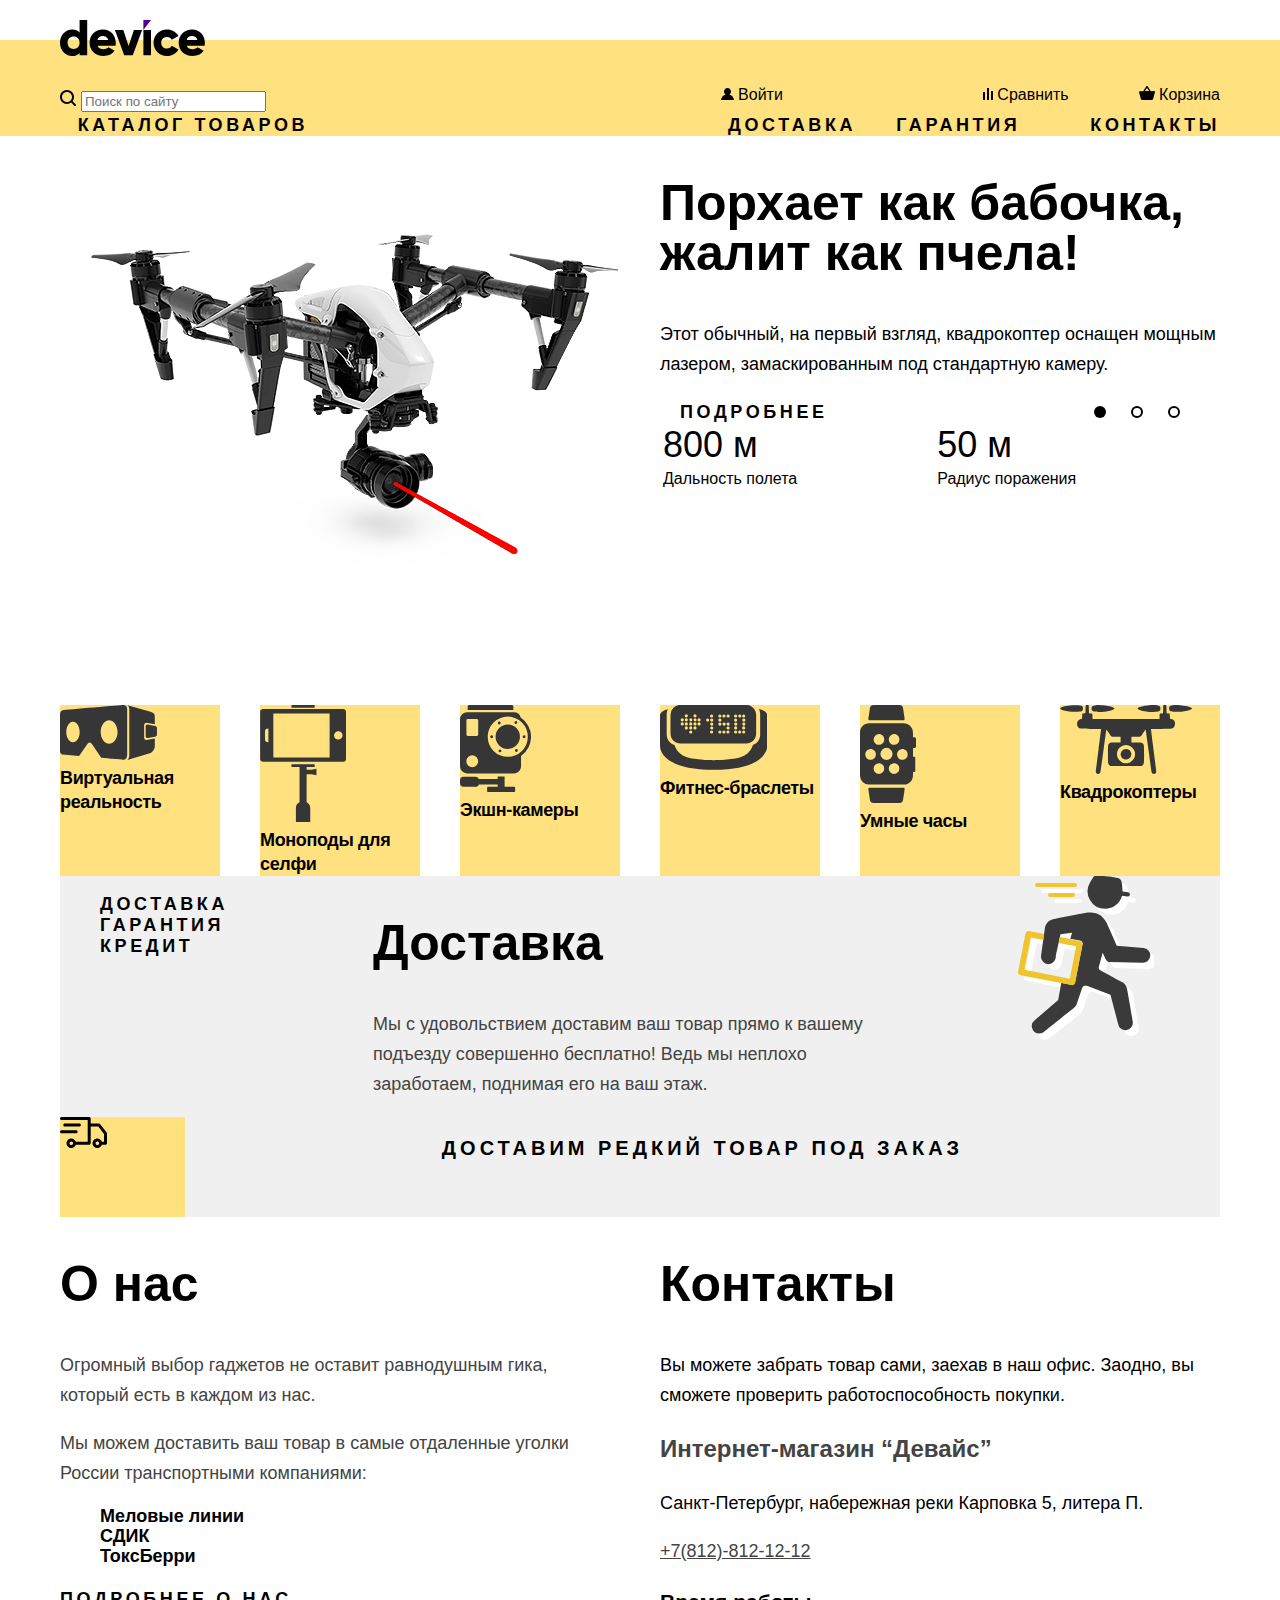
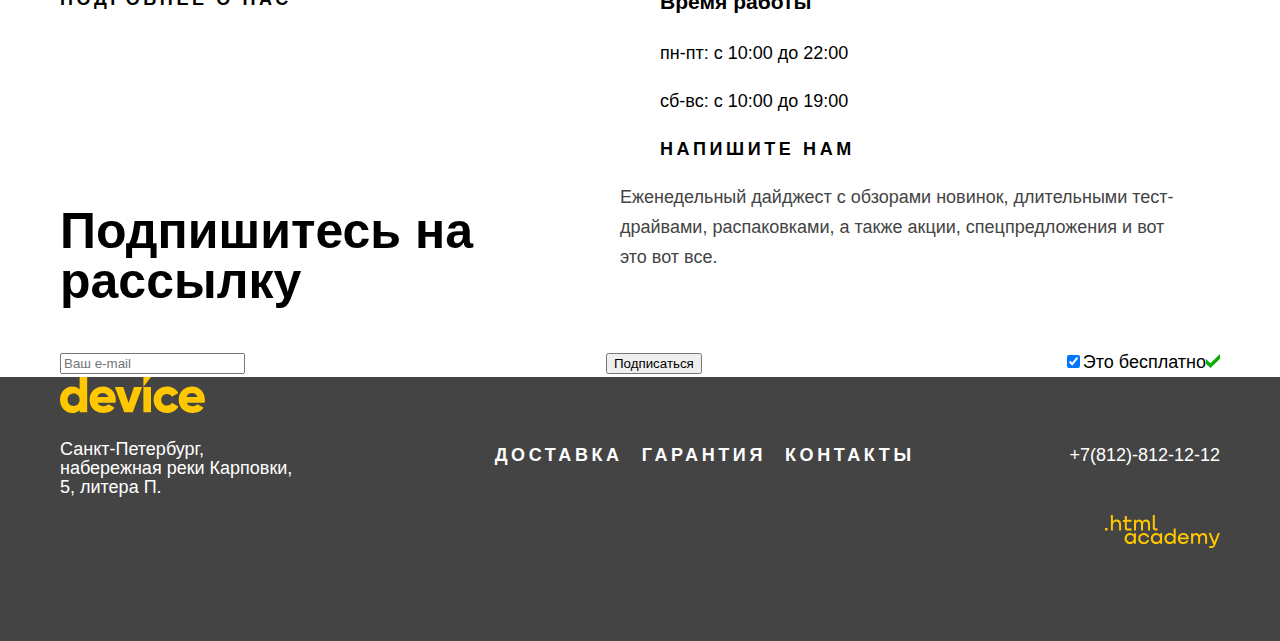
==== commit 1625e8e7: "Разметка крупных блоков на флексах для главной страницы." ====
--- a/index.html
+++ b/index.html
@@ -7,99 +7,134 @@
   </head>
   <body>
    <header class="main-header">
-     <a>
-       <img class="logo-header" src="images/logo/logo-header.svg" width="145" height="36" alt="Логотип сайта">
-     </a>
-     <nav class="main-navigation">
-       <form method="post" action="https://echo.htmlacademy.ru">
-           <a class="main-navigation_link" href="#"><svg width="16" height="16" fill="none" xmlns="http://www.w3.org/2000/svg"><path d="m15.7 14.3-3.1-3.1C13.5 10 14 8.6 14 7c0-3.9-3.1-7-7-7S0 3.1 0 7s3.1 7 7 7c1.6 0 3-.5 4.2-1.4l3.1 3.1c.2.2.4.3.7.3.6 0 1-.4 1-1 0-.2-.1-.5-.3-.7ZM2 7c0-2.8 2.2-5 5-5s5 2.2 5 5-2.2 5-5 5-5-2.2-5-5Z" fill="#000"/></svg></a>
-           <input class="search" type="search" placeholder="Поиск по сайту" aria-label="Поиск по сайту">
-       </form>
-       <ul class="user-navigation">
-         <li><a class="user-navigation_link exit" href="#"><svg width="13" height="12" fill="none" xmlns="http://www.w3.org/2000/svg"><path d="M0 12h13c-.2-2.6-2.1-4.8-4.7-5.5 1-.6 1.7-1.7 1.7-3C10 1.6 8.4 0 6.5 0S3 1.6 3 3.5c0 1.3.7 2.4 1.7 3C2.1 7.2.2 9.4 0 12Z" fill="#000"/></svg> Войти</a></li>
-         <li><a class="user-navigation_link compare" href="#"><svg width="10" height="12" fill="none" xmlns="http://www.w3.org/2000/svg"><path d="M6 0H4v12h2V0ZM2 4H0v8h2V4ZM10 3H8v9h2V3Z" fill="#000"/></svg> Сравнить</a></li>
-         <li><a class="user-navigation_link basket" href="#"><svg width="16" height="14" fill="none" xmlns="http://www.w3.org/2000/svg"><path d="m15.3 5-3.5.2L8.6.3C8.5.1 8.2 0 8 0c-.2 0-.5.1-.6.3L4.2 5.2H.7c-.4 0-.7.3-.7.7v.2l1.9 6.8c.2.7.7 1.1 1.4 1.1h9.4c.7 0 1.2-.4 1.4-1.1L16 6v-.2c0-.4-.3-.8-.7-.8ZM8 1.9l2.2 3.2H5.9L8 1.9Z" fill="#000"/></svg> Корзина</a></li>
-       </ul>
-       <ul class="site-navigation">
-         <li><a class="site-navigation_link" href="#">Каталог товаров</a></li>
-         <li><a class="site-navigation_link delivery" href="#">Доставка</a></li>
-         <li><a class="site-navigation_link guarantee" href="#">Гарантия</a></li>
-         <li><a class="site-navigation_link contact" href="#">Контакты</a></li>
-       </ul>
-     </nav>
+     <div class="header-container">
+       <a class="logo-header" >
+         <img src="images/logo/logo-header.svg" width="145" height="36" alt="Логотип сайта">
+       </a>
+       <nav class="main-navigation">
+         <form method="post" action="https://echo.htmlacademy.ru">
+             <a class="main-navigation_link" href="#"><svg width="16" height="16" fill="none" xmlns="http://www.w3.org/2000/svg"><path d="m15.7 14.3-3.1-3.1C13.5 10 14 8.6 14 7c0-3.9-3.1-7-7-7S0 3.1 0 7s3.1 7 7 7c1.6 0 3-.5 4.2-1.4l3.1 3.1c.2.2.4.3.7.3.6 0 1-.4 1-1 0-.2-.1-.5-.3-.7ZM2 7c0-2.8 2.2-5 5-5s5 2.2 5 5-2.2 5-5 5-5-2.2-5-5Z" fill="#000"/></svg></a>
+             <input class="search" type="search" placeholder="Поиск по сайту" aria-label="Поиск по сайту">
+         </form>
+         <ul class="user-navigation">
+           <li><a class="user-navigation_link exit" href="#"><svg width="13" height="12" fill="none" xmlns="http://www.w3.org/2000/svg"><path d="M0 12h13c-.2-2.6-2.1-4.8-4.7-5.5 1-.6 1.7-1.7 1.7-3C10 1.6 8.4 0 6.5 0S3 1.6 3 3.5c0 1.3.7 2.4 1.7 3C2.1 7.2.2 9.4 0 12Z" fill="#000"/></svg> Войти</a></li>
+           <li><a class="user-navigation_link compare" href="#"><svg width="10" height="12" fill="none" xmlns="http://www.w3.org/2000/svg"><path d="M6 0H4v12h2V0ZM2 4H0v8h2V4ZM10 3H8v9h2V3Z" fill="#000"/></svg> Сравнить</a></li>
+           <li><a class="user-navigation_link basket" href="#"><svg width="16" height="14" fill="none" xmlns="http://www.w3.org/2000/svg"><path d="m15.3 5-3.5.2L8.6.3C8.5.1 8.2 0 8 0c-.2 0-.5.1-.6.3L4.2 5.2H.7c-.4 0-.7.3-.7.7v.2l1.9 6.8c.2.7.7 1.1 1.4 1.1h9.4c.7 0 1.2-.4 1.4-1.1L16 6v-.2c0-.4-.3-.8-.7-.8ZM8 1.9l2.2 3.2H5.9L8 1.9Z" fill="#000"/></svg> Корзина</a></li>
+         </ul>
+       </nav>
+       <nav class="menu-navigation">
+         <ul class="site-navigation">
+           <li><a class="site-navigation_link catalog" href="#">Каталог товаров</a></li>
+           <li><a class="site-navigation_link delivery" href="#">Доставка</a></li>
+           <li><a class="site-navigation_link guarantee" href="#">Гарантия</a></li>
+           <li><a class="site-navigation_link contact" href="#">Контакты</a></li>
+         </ul>
+       </nav>
+     </div>
    </header>
-   <main>
-     <h1 class="visually-hidden">Магазин Девайс</h1>
+   <main class="main-container">
+     <div class="page-container">
+     <h1 class="visually-hidden" hidden>Магазин Девайс</h1>
      <section class="slides">
-       <div class="slide-first">
-         <div class="img-slide">
-           <img src="images/slider-1.png" width="560" height="560" alt="Квадрокоптер">
-         </div>
-         <div class="description">
-           <h2 class="description-name">Порхает как бабочка, жалит как пчела!</h2>
-           <p>Этот обычный, на первый взгляд, квадрокоптер оснащен мощным лазером, замаскированным под стандартную камеру.</p>
-         </div>
-           <div class="description-button">
-             <a class="description-button_link" href="#">Подробнее</a>
+       <div class="slide-container">
+         <div class="slide-item">
+           <div class="img-slide">
+             <img src="images/slider-1.png" width="560" height="560" alt="Квадрокоптер">
            </div>
-           <div class="radio-buttons">
-             <a href="#"><svg width="12" height="12" fill="none" xmlns="http://www.w3.org/2000/svg"><path d="M12 6A6 6 0 1 1 0 6a6 6 0 0 1 12 0Z" fill="#000"/></svg></a>
-             <a href="#"><svg width="12" height="12" fill="none" xmlns="http://www.w3.org/2000/svg"><circle cx="6" cy="6" r="5" fill="#fff" stroke="#000" stroke-width="2"/></svg></a>
-             <a href="#"><svg width="12" height="12" fill="none" xmlns="http://www.w3.org/2000/svg"><circle cx="6" cy="6" r="5" fill="#fff" stroke="#000" stroke-width="2"/></svg></a>
+           <div class="description">
+             <h2 class="description-name">Порхает как бабочка, жалит как пчела!</h2>
+             <p>Этот обычный, на первый взгляд, квадрокоптер оснащен мощным лазером, замаскированным под стандартную камеру.</p>
+             <div class="description-buttons">
+               <div class="description-button">
+                 <a class="description-button_link" href="#">Подробнее</a>
+               </div>
+               <div class="radio-buttons">
+                 <a class="radio-button" href="#"><svg width="12" height="12" fill="none" xmlns="http://www.w3.org/2000/svg"><path d="M12 6A6 6 0 1 1 0 6a6 6 0 0 1 12 0Z" fill="#000"/></svg></a>
+                 <a class="radio-button" href="#"><svg width="12" height="12" fill="none" xmlns="http://www.w3.org/2000/svg"><circle cx="6" cy="6" r="5" fill="#fff" stroke="#000" stroke-width="2"/></svg></a>
+                 <a class="radio-button" href="#"><svg width="12" height="12" fill="none" xmlns="http://www.w3.org/2000/svg"><circle cx="6" cy="6" r="5" fill="#fff" stroke="#000" stroke-width="2"/></svg></a>
+               </div>
+             </div>
+             <table class="description-item">
+               <tr class="values">
+                 <td class="value-1">800 м</td>
+                 <td class="value-2">50 м</td>
+               </tr>
+               <tr>
+                 <td class="feature-1">Дальность полета</td>
+                 <td class="feature-2">Радиус поражения</td>
+               </tr>
+             </table>
            </div>
-           <table class="description-item">
-             <tr class="values">
-               <td class="value-1">800 м</td>
-               <td class="value-2">50 м</td>
-             </tr>
-             <tr>
-               <td class="feature-1">Дальность полета</td>
-               <td class="feature-2">Радиус поражения</td>
-             </tr>
-           </table>
-         </div>
+         </div>
+       </div>
      </section>
      <section class="catalog-items">
        <ul class="popular-items">
          <li>
-           <a class="popular-item_link" href="#"><svg width="97" height="55" fill="none" xmlns="http://www.w3.org/2000/svg"><path d="M84.13 32.64V20c0-1.3 1.05-2.37 2.34-2.37l8.32 1.58v-8.19c0-2.36-1.7-3.43-4.2-4.27L67.4.17c1.62 1.4 1.9 2.04 1.9 4.4v45.21c0 2.36-.46 4.07-1.97 5.21l23.26-7.07c2.4-.83 4.2-4.21 4.2-6.57v-7.91l-8.32 1.57a2.35 2.35 0 0 1-2.34-2.37Z" fill="#363636"/><path d="m95.13 20.98-7.6-1.45c-1 0-1.82.83-1.82 1.86v9.86c0 1.03.81 1.86 1.82 1.86l7.6-1.43c1.15-.42 1.82-.83 1.82-1.86v-6.99c0-1.02-.76-1.5-1.82-1.85ZM67.17 4.48c0-5.08-4.23-4.46-4.23-4.46S5.84 4.74 2.84 5.14C-.16 5.55 0 9.54 0 9.54V45.8c0 3.74 2.6 3.75 2.6 3.75l16.48 1.4L27.2 39.3s1.11-1.83 2.5-1.83c1.4 0 2.44 1.86 2.44 1.86l9.06 13.52s18.9 1.91 22.52 1.91c3.63 0 3.44-5.02 3.44-5.02V4.48ZM12.98 37.2c-3.7 0-6.7-4.6-6.7-10.27 0-5.68 3-10.28 6.7-10.28s6.7 4.6 6.7 10.28c0 5.67-3 10.27-6.7 10.27Zm36.16 1.43c-4.66 0-8.44-5.24-8.44-11.7 0-6.47 3.78-11.7 8.44-11.7s8.44 5.23 8.44 11.7c0 6.46-3.78 11.7-8.44 11.7Z" fill="#363636"/></svg>  Виртуальная реальность</a>
-         </li>
-         <li>
-           <a class="popular-item_link" href="#"><svg width="86" height="117" fill="none" xmlns="http://www.w3.org/2000/svg"><g clip-path="url(#a)" fill="#363636"><path d="M82.82 4.01H3.33A3.19 3.19 0 0 0 .14 7.2V53.6a3.19 3.19 0 0 0 3.19 3.2h79.5A3.19 3.19 0 0 0 86 53.6V7.2A3.19 3.19 0 0 0 82.82 4ZM8.4 37.24h-.22a3.19 3.19 0 0 1-3.2-3.2v-7.28a3.19 3.19 0 0 1 3.2-3.18h.22v13.66ZM69.62 52.4H13.34v-44h56.28v44Zm8.78-17.86a4.15 4.15 0 1 1 0-8.29 4.15 4.15 0 0 1 0 8.3ZM54.65 0H31.5v2.76h23.15V0ZM46.6 64.86V61.9h8.05v-2.76H31.5v2.76h8.04v35.24a6.07 6.07 0 0 0-3.63 5.56V117h14.33v-14.3c0-2.5-1.5-4.63-3.63-5.56v-28h4.8l5.04 1.22v-6.71l-5.05 1.21h-4.8Z"/></g><defs><clipPath id="a"><path fill="#fff" d="M0 0h86v117H0z"/></clipPath></defs></svg> Моноподы для селфи</a>
-         </li>
-         <li>
-           <a class="popular-item_link" href="#"><svg width="71" height="87" fill="none" xmlns="http://www.w3.org/2000/svg"><g clip-path="url(#a)" fill="#363636"><path d="M53.35 1.49c0-.74-.58-1.49-1.31-1.49H9.05c-.73 0-1.38.75-1.38 1.49v3.52h45.68V1.5ZM54.2 81.8h-9.6V71.44h-6.95v2.5H18.77a3.49 3.49 0 0 0-3.18-2.15H3.56A3.59 3.59 0 0 0 0 75.31v3.02a3.55 3.55 0 0 0 3.56 3.48h12.03c1.52 0 2.8-.9 3.27-2.33h18.79v2.33h-9.52c-.53 0-1.01.44-1.01.97v3.17c0 .54.48 1.05 1.01 1.05H54.2c.53 0 .93-.51.93-1.05v-3.17c0-.53-.4-.97-.93-.97ZM60.67 12.39a7.04 7.04 0 0 0-6.77-5.05H7.15A7.1 7.1 0 0 0 0 14.36v46.9a7.18 7.18 0 0 0 7.15 7.12h46.74c3.9 0 7.13-3.2 7.13-7.12V50.92a23.3 23.3 0 0 0-.36-38.52ZM12.24 62.15a5.91 5.91 0 1 1 .02-11.82 5.91 5.91 0 0 1-.02 11.82Zm5.96-32.6c0 .78-.64 1.42-1.42 1.42H7.84c-.78 0-1.42-.64-1.42-1.42V15.39c0-.79.64-1.43 1.42-1.43h8.94c.78 0 1.42.64 1.42 1.43v14.16Zm29.56 22.3a20.1 20.1 0 0 1-20.05-20.12 20.1 20.1 0 0 1 20.05-20.12 20.1 20.1 0 0 1 20.06 20.13 20.1 20.1 0 0 1-20.06 20.12Z"/><path d="M47.76 43.96a12.2 12.2 0 0 0 12.19-12.23 12.2 12.2 0 0 0-12.19-12.22 12.2 12.2 0 0 0-12.19 12.22 12.2 12.2 0 0 0 12.2 12.23ZM31.56 33.17a1.44 1.44 0 1 0 0-2.87 1.44 1.44 0 0 0 0 2.87ZM63.96 33.17a1.44 1.44 0 1 0 0-2.87 1.44 1.44 0 0 0 0 2.87ZM39.1 19.43a1.44 1.44 0 1 0 0-2.87 1.44 1.44 0 0 0 0 2.87ZM56.41 46.91a1.43 1.43 0 1 0 0-2.86 1.43 1.43 0 0 0 0 2.86ZM55.7 19a1.44 1.44 0 1 0 0-2.87 1.44 1.44 0 0 0 0 2.87ZM39.83 47.34a1.44 1.44 0 1 0 0-2.87 1.44 1.44 0 0 0 0 2.87Z"/></g><defs><clipPath id="a"><path fill="#fff" d="M0 0h71v87H0z"/></clipPath></defs></svg> Экшн-камеры</a>
-         </li>
-         <li>
-           <a class="popular-item_link" href="#"><svg width="107" height="65" fill="none" xmlns="http://www.w3.org/2000/svg"><g clip-path="url(#a)" fill="#363636"><path d="M98.97 4.07a10.4 10.4 0 0 1 1.2 4.82V30c0 4.62-3.09 8.53-7.24 9.9-1.33 4-3.78 7.86-8.05 10.44-8.68 5.23-31.12 4.83-31.2 4.83-.08 0-22.51.4-31.19-4.83a18.73 18.73 0 0 1-8.04-10.28 10.5 10.5 0 0 1-7.76-10.06V8.9c0-1.69.43-3.28 1.14-4.69C4.17 5.1 0 6.92 0 10.43v29.99c0 10.25 11.84 24.43 53.66 24.43 41.82 0 53.65-14.18 53.65-24.43V10.43c0-3.68-4.57-5.49-8.34-6.36Z"/><path d="M20.56 38.46h65.52c5.57 0 10.08-4.51 10.08-10.08V9.93c0-5.56-4.51-10.07-10.08-10.07H20.56A10.08 10.08 0 0 0 10.5 9.93v18.45c0 5.57 4.5 10.08 10.07 10.08Zm63.13-29a1.57 1.57 0 1 1 0 3.15 1.57 1.57 0 0 1 0-3.14Zm0 4.05a1.57 1.57 0 1 1 0 3.13 1.57 1.57 0 0 1 0-3.13Zm0 4.04a1.57 1.57 0 1 1 0 3.13 1.57 1.57 0 0 1 0-3.13Zm0 3.82a1.57 1.57 0 1 1 0 3.14 1.57 1.57 0 0 1 0-3.14Zm0 4.04a1.57 1.57 0 1 1 0 3.14 1.57 1.57 0 0 1 0-3.14ZM79.66 9.47a1.57 1.57 0 1 1 0 3.13 1.57 1.57 0 0 1 0-3.13Zm0 15.94a1.57 1.57 0 1 1 0 3.14 1.57 1.57 0 0 1 0-3.14ZM75.62 9.47a1.57 1.57 0 1 1 0 3.14 1.57 1.57 0 0 1 0-3.14Zm0 4.04a1.57 1.57 0 1 1 0 3.14 1.57 1.57 0 0 1 0-3.14Zm0 4.04a1.57 1.57 0 1 1 0 3.13 1.57 1.57 0 0 1 0-3.13Zm0 3.82a1.57 1.57 0 1 1 0 3.14 1.57 1.57 0 0 1 0-3.14Zm0 4.04a1.57 1.57 0 1 1 0 3.14 1.57 1.57 0 0 1 0-3.14ZM67.96 9.47a1.57 1.57 0 1 1 0 3.13 1.57 1.57 0 0 1 0-3.13Zm0 8.08a1.57 1.57 0 1 1 0 3.13 1.57 1.57 0 0 1 0-3.13Zm0 3.88a1.57 1.57 0 1 1 0 3.13 1.57 1.57 0 0 1 0-3.13Zm0 3.98a1.57 1.57 0 1 1 0 3.14 1.57 1.57 0 0 1 0-3.14ZM63.94 9.47a1.57 1.57 0 1 1 0 3.14 1.57 1.57 0 0 1 0-3.14Zm0 8.08a1.57 1.57 0 1 1 0 3.13 1.57 1.57 0 0 1 0-3.13Zm0 7.86a1.57 1.57 0 1 1 0 3.14 1.57 1.57 0 0 1 0-3.14ZM59.89 9.47a1.57 1.57 0 1 1 0 3.14 1.57 1.57 0 0 1 0-3.14Zm0 4.04a1.57 1.57 0 1 1 0 3.14 1.57 1.57 0 0 1 0-3.14Zm0 4.04a1.57 1.57 0 1 1 0 3.14 1.57 1.57 0 0 1 0-3.14Zm0 7.86a1.57 1.57 0 1 1 0 3.14 1.57 1.57 0 0 1 0-3.14Zm-8.3-15.94a1.57 1.57 0 1 1 0 3.14 1.57 1.57 0 0 1 0-3.14Zm0 4.04a1.57 1.57 0 1 1 0 3.13 1.57 1.57 0 0 1 0-3.13Zm0 4.04a1.57 1.57 0 1 1 0 3.13 1.57 1.57 0 0 1 0-3.13Zm0 3.88a1.57 1.57 0 1 1 .01 3.13 1.57 1.57 0 0 1 0-3.13Zm0 3.98a1.57 1.57 0 1 1 0 3.14 1.57 1.57 0 0 1 0-3.14Zm-4.03-11.9a1.57 1.57 0 1 1 0 3.13 1.57 1.57 0 0 1 0-3.13Zm-8.5-.21a1.57 1.57 0 1 1 0 3.14 1.57 1.57 0 0 1 0-3.15Zm0 4.03a1.57 1.57 0 1 1 0 3.14 1.57 1.57 0 0 1 0-3.14Zm-4.04-8.08a1.57 1.57 0 1 1 0 3.14 1.57 1.57 0 0 1 0-3.14Zm0 4.04a1.57 1.57 0 1 1 0 3.14 1.57 1.57 0 0 1 0-3.13Zm0 4.04a1.57 1.57 0 1 1 0 3.14 1.57 1.57 0 0 1 0-3.14Zm0 4.04a1.57 1.57 0 1 1 0 3.14 1.57 1.57 0 0 1 0-3.14Zm-4.26-8.08a1.57 1.57 0 1 1 0 3.14 1.57 1.57 0 0 1 0-3.13Zm0 4.04a1.57 1.57 0 1 1 0 3.14 1.57 1.57 0 0 1 0-3.14Zm0 4.04a1.57 1.57 0 1 1 0 3.14 1.57 1.57 0 0 1 0-3.14Zm0 4.04a1.57 1.57 0 1 1 0 3.14 1.57 1.57 0 0 1 0-3.14ZM26.3 9.25a1.57 1.57 0 1 1 0 3.15 1.57 1.57 0 0 1 0-3.15Zm0 4.04a1.57 1.57 0 1 1 0 3.15 1.57 1.57 0 0 1 0-3.15Zm0 4.04a1.57 1.57 0 1 1 0 3.14 1.57 1.57 0 0 1 0-3.14Zm0 4.04a1.57 1.57 0 1 1 0 3.15 1.57 1.57 0 0 1 0-3.15Zm-4.04-8.08a1.57 1.57 0 1 1 0 3.15 1.57 1.57 0 0 1 0-3.15Zm0 4.04a1.57 1.57 0 1 1 0 3.14 1.57 1.57 0 0 1 0-3.14Z"/></g><defs><clipPath id="a"><path fill="#fff" d="M0 0h107v65H0z"/></clipPath></defs></svg> Фитнес-браслеты</a>
-         </li>
-         <li>
-           <a class="popular-item_link" href="#"><svg width="56" height="98" fill="none" xmlns="http://www.w3.org/2000/svg"><g clip-path="url(#a)" fill="#363636"><path d="M54.5 32.2h-1.52v-4.64a9.16 9.16 0 0 0-9.08-9.19H9.08c-5 0-9.08 4.13-9.08 9.19v42.86a9.16 9.16 0 0 0 9.08 9.19H43.9c5 0 9.08-4.13 9.08-9.19v-3.41h1.52c.41 0 .75-.34.75-.76V52.47a.76.76 0 0 0-.76-.77h-1.51v-8.79h1.52c.83 0 1.5-.68 1.5-1.53v-7.65c0-.84-.67-1.53-1.5-1.53Zm-20.42-3.11c2.93 0 5.3 2.4 5.3 5.36a5.33 5.33 0 0 1-5.3 5.35c-2.92 0-5.3-2.4-5.3-5.35a5.33 5.33 0 0 1 5.3-5.36Zm-15.13 0c2.92 0 5.3 2.4 5.3 5.36a5.33 5.33 0 0 1-5.3 5.35c-2.93 0-5.3-2.4-5.3-5.35a5.33 5.33 0 0 1 5.3-5.36ZM5.3 49.39a5.33 5.33 0 0 1 5.3-5.35c2.92 0 5.3 2.4 5.3 5.36a5.33 5.33 0 0 1-5.3 5.36c-2.93 0-5.3-2.4-5.3-5.36Zm13.64 19.5c-2.92 0-5.3-2.4-5.3-5.35a5.33 5.33 0 0 1 5.3-5.36c2.93 0 5.3 2.4 5.3 5.36a5.33 5.33 0 0 1-5.3 5.35Zm1.5-19.9a6.09 6.09 0 0 1 6.05-6.12 6.09 6.09 0 0 1 6.06 6.12 6.09 6.09 0 0 1-6.06 6.13 6.1 6.1 0 0 1-6.05-6.13Zm13.64 19.9c-2.92 0-5.3-2.4-5.3-5.35a5.33 5.33 0 0 1 5.3-5.36c2.93 0 5.3 2.4 5.3 5.36a5.33 5.33 0 0 1-5.3 5.35Zm8.3-14.13c-2.92 0-5.3-2.4-5.3-5.36a5.33 5.33 0 0 1 5.3-5.36c2.93 0 5.3 2.4 5.3 5.36a5.33 5.33 0 0 1-5.3 5.36ZM9.65 15.31h33.68c.85 0 1.44-.68 1.3-1.51l-1.6-10.77A3.68 3.68 0 0 0 39.5 0H13.47a3.68 3.68 0 0 0-3.51 3.03L8.34 13.8c-.12.83.46 1.51 1.3 1.51ZM43.33 82.67H9.65c-.85 0-1.43.68-1.3 1.52l1.6 10.76a3.68 3.68 0 0 0 3.52 3.03h26.04a3.68 3.68 0 0 0 3.51-3.02l1.62-10.77a1.28 1.28 0 0 0-1.3-1.52Z"/></g><defs><clipPath id="a"><path fill="#fff" d="M0 0h56v98H0z"/></clipPath></defs></svg> Умные часы</a>
-         </li>
-         <li>
-           <a class="popular-item_link" href="#"><svg width="132" height="69" fill="none" xmlns="http://www.w3.org/2000/svg"><g clip-path="url(#a)" fill="#363636"><path d="M12.05.26C6.51.75 1.84 1.86.58 2.93c-.73.62-.73.62-.24 1.16C1 4.8 4.06 5.73 7.6 6.32c4 .67 12.51.7 13.72.05 1.22-.66 1.63-1.41 1.63-2.98 0-1.62-.62-2.41-2.22-2.85C19.27.15 14.94 0 12.05.26ZM25.77.49c-.13.28-.25 2.1-.25 4.11 0 4.06.15 3.78-2.2 3.93l-1.03.08-.25 5.09-1.2.28c-2.57.67-3.99 2.6-3.78 5.3.13 1.92 1.03 3.34 2.58 4.08 1.1.52 1.47.54 11.24.54 5.55 0 10.14.08 10.19.18.05.13-1.1 9.4-2.58 20.64-1.44 11.23-2.68 21-2.7 21.67C35.72 68 36.6 69 38.12 69c1.24 0 2.01-.64 2.32-1.9.13-.52 1.5-10.34 3.02-21.83a727.78 727.78 0 0 1 2.94-20.86c.1 0 1.08 1.4 2.2 3.13 2.93 4.63 2.4 4.32 7.63 4.32h4.36v5.63l-5.14.08c-4.72.07-5.2.12-5.88.61-1.57 1.16-1.62 1.42-1.62 10.98 0 9.53.02 9.79 1.52 11.05l.85.7H81.7l.85-.7c1.5-1.26 1.52-1.52 1.52-11.05 0-9.56-.05-9.82-1.63-10.98-.67-.49-1.16-.54-5.88-.61l-5.13-.08v-5.63h4.36c5.23 0 4.7.3 7.63-4.32a25.53 25.53 0 0 1 2.2-3.13c.07 0 1.42 9.4 2.94 20.86 1.52 11.5 2.89 21.31 3.01 21.83.31 1.26 1.09 1.9 2.33 1.9 1.52 0 2.4-1 2.34-2.62-.02-.67-1.26-10.44-2.7-21.67a902.33 902.33 0 0 1-2.58-20.64c.05-.1 4.64-.18 10.19-.18 9.77 0 10.13-.02 11.24-.54 1.55-.74 2.45-2.16 2.58-4.08a4.75 4.75 0 0 0-3.8-5.3L110 13.7l-.26-5.09-1.03-.08c-2.34-.15-2.2.13-2.2-3.93 0-2-.12-3.83-.25-4.11-.2-.36-.54-.49-1.37-.49-.61 0-1.23.13-1.42.3-.2.21-.3 1.47-.3 3.94 0 2.47-.1 3.73-.31 3.93-.18.18-.9.31-1.65.31-1.63 0-1.66.05-1.66 3.11v2.29H32.48v-2.29c0-3.06-.02-3.1-1.65-3.1-.75 0-1.47-.14-1.65-.32-.2-.2-.31-1.46-.31-3.93s-.1-3.73-.3-3.93C28.37.13 27.75 0 27.13 0c-.82 0-1.16.13-1.37.49ZM68.62 40.6c2.89.9 5.39 3.4 6.16 6.17.44 1.54.31 4.21-.28 5.78a10.23 10.23 0 0 1-4.57 4.94c-1.29.64-1.75.71-3.92.71-2.16 0-2.63-.07-3.92-.71a10.22 10.22 0 0 1-4.56-4.94c-.6-1.57-.73-4.24-.29-5.78a9.58 9.58 0 0 1 6.06-6.17 7.56 7.56 0 0 1 5.32 0Z"/><path d="M63.8 44.44c-2.04.92-3.51 3.65-3.07 5.73a5.43 5.43 0 0 0 8 3.7 5.3 5.3 0 0 0 2.44-5.78 5.38 5.38 0 0 0-5.16-4.14c-.64 0-1.62.23-2.22.49ZM36.1.15c-3.93.67-4.52 1.14-4.52 3.45 0 1.82.46 2.41 2.27 2.95 1.55.47 7.17.52 10.5.13 6.86-.82 11.32-2.54 9.7-3.75-1.27-.9-4.9-1.88-9.06-2.39-2.47-.3-8-.54-8.9-.39ZM89.48.26c-6.31.59-11.86 2.08-11.86 3.18 0 1.73 7.84 3.47 15.63 3.5 5.8 0 7.2-.64 7.2-3.34 0-1.83-.62-2.62-2.38-3.09C96.42.11 92.4 0 89.48.26ZM112.78.28c-1.78.23-3.02.77-3.43 1.5-.4.76-.31 2.9.15 3.57.93 1.3 1.65 1.46 7.07 1.46 3.66 0 5.8-.13 7.87-.49 3.53-.59 6.6-1.51 7.24-2.23.5-.54.5-.54-.23-1.16-1.34-1.13-5.96-2.18-11.92-2.67-3.48-.29-4.48-.29-6.75.02Z"/></g><defs><clipPath id="a"><path fill="#fff" d="M0 0h132v69H0z"/></clipPath></defs></svg> Квадрокоптеры</a>
+           <a class="popular-item_link" href="#">
+             <img src="images/catalog-items/virtual-reality.svg" alt="">
+             <div>Виртуальная реальность</div>
+           </a>
+         </li>
+         <li>
+           <a class="popular-item_link" href="#">
+             <img src="images/catalog-items/monopods.svg" alt="">
+             <div>Моноподы для селфи</div>
+           </a>
+         </li>
+         <li>
+           <a class="popular-item_link" href="#">
+             <img src="images/catalog-items/action-cameras.svg" alt="">
+             <div>Экшн-камеры</div>
+           </a>
+         </li>
+         <li>
+           <a class="popular-item_link" href="#">
+             <img src="images/catalog-items/fitness-bracelets.svg" alt="">
+             <div>Фитнес-браслеты</div>
+           </a>
+         </li>
+         <li>
+           <a class="popular-item_link" href="#">
+             <img src="images/catalog-items/smart-watch.svg" alt="">
+            <div>Умные часы</div>
+           </a>
+         </li>
+         <li>
+           <a class="popular-item_link" href="#">
+             <img src="images/catalog-items/quadcopters.svg"/>
+             <div>Квадрокоптеры</div>
+           </a>
          </li>
        </ul>
      </section>
      <section class="services">
-       <div class="services-buttons">
-         <ul class="buttons-service">
-           <li><a class="button-deliver buttons-service_link" href="#">Доставка</a></li>
-           <li><a class="button-guarantee buttons-service_link" href="#">Гарантия</a></li>
-           <li><a class="button-credit buttons-service_link" href="#" >Кредит</a></li>
-         </ul>
-       </div>
-       <div class="delivery">
-         <div class="delivery-page">
+       <div class="services-container">
+         <div class="services-buttons">
+           <ul class="buttons-service">
+             <li><a class="button-deliver buttons-service_link" href="#">Доставка</a></li>
+             <li><a class="button-guarantee buttons-service_link" href="#">Гарантия</a></li>
+             <li><a class="button-credit buttons-service_link" href="#" >Кредит</a></li>
+           </ul>
+         </div>
+         <div class="delivery">
            <h2 class="delivery-title">Доставка</h2>
            <p class="delivery_info">Мы с удовольствием доставим ваш товар прямо к вашему подъезду совершенно бесплатно! Ведь мы неплохо заработаем, поднимая его на ваш этаж.</p>
          </div>
-         <div class="delivery-img"><svg width="136" height="164" fill="none" xmlns="http://www.w3.org/2000/svg"><g clip-path="url(#a)"><path d="M93.13 38.77c8.12 0 14.95-5.55 16.9-13.05l5.47.81a2.16 2.16 0 0 0 .64-4.27l-5.55-.82v-.68s-.46-6.52-1.08-9.24c-.62-2.72-2.54-3.3-2.54-3.3A111.85 111.85 0 0 0 84.6 5.8c-2.6 0-3.16 1.33-3.16 1.33l-3.15 5-.23.36-.02.04a17.46 17.46 0 0 0 15.1 26.24ZM131.53 78.08 104.8 75.9l-9.24-21.12s-.46-2.77-6.01-8.47c-5.55-5.7-16.8-3.4-16.8-3.4s-23.89 4.48-31.75 6.33c-7.86 1.85-8.16 9.86-8.16 9.86l-.64 4.52-15.17-2.94a2.99 2.99 0 0 0-3.52 2.37L6.1 101.3a3 3 0 0 0 2.37 3.52l51.2 9.92.35.04c-.73.1-1.3-.04-1.3-.04l-9.4-1.85-3.07 17.1-23.56 20.37a7.41 7.41 0 0 0 4.63 13.23 7.4 7.4 0 0 0 5.22-2.15s27.73-22.04 29.58-23.59c1.85-1.54 2.77-3.85 2.77-3.85s4.54-13.95 5.78-16.87c.85-2 4.93-1.08 4.93-1.08l22.89 8.63 7.61 29.06a7.43 7.43 0 1 0 14.59-2.7c-.84-4.97-4.6-27.05-5.56-31.83-1.08-5.4-4.62-6.94-4.62-6.94s-21.27-11.55-22.66-12.33c-1.38-.77-1.08-2.77-1.08-2.77l3.93-14.33 2.78 5.85s1.62 3.28 4.08 3.4l33.36.82a7.43 7.43 0 0 0 .63-14.83ZM60.1 62.8l-1.79 5.88 9.9 1.92L48 66.69l.55-2.5 11.55-1.38Zm-2.25 45.47-45.3-8.78 6.27-32.35 12.54 2.43-1.62 11.56-.64 4.41v.08l-.03.13a7.43 7.43 0 1 0 14.74.01l2.9-13.22 17.42 3.37-6.28 32.36ZM25.05 17h38.03a2 2 0 0 0 2-1.98 2 2 0 0 0-2-2H25.05a2 2 0 0 0-2 2 2 2 0 0 0 2 1.99ZM38.08 23.02a2 2 0 0 0-2 2 2 2 0 0 0 2 1.98h22.96a2 2 0 0 0 2-1.99 2 2 0 0 0-2-1.99H38.08Z" fill="#fff"/><path d="M87.1 32.73c8.12 0 14.94-5.54 16.9-13.05l5.47.82.31.02a2.16 2.16 0 0 0 .32-4.29l-5.54-.83v-.13l-.01-.54s-.45-6.52-1.08-9.24c-.62-2.72-2.53-3.3-2.53-3.3A111.85 111.85 0 0 0 78.56-.25c-2.6 0-3.15 1.34-3.15 1.34l-3.15 5-.01-.01-.22.37-.03.04a17.47 17.47 0 0 0 15.1 26.24ZM125.5 72.04l-26.74-2.17-9.25-21.11s-.46-2.77-6-8.48c-5.56-5.7-16.8-3.39-16.8-3.39s-23.9 4.47-31.75 6.32c-7.86 1.85-8.17 9.86-8.17 9.86l-3.08 22.04-.64 4.4-.01.09-.02.12a7.43 7.43 0 1 0 14.73.01l4.74-21.57 11.56-1.39-1.8 5.88 9.9 1.92a3.01 3.01 0 0 1 2.38 3.52l-7.41 38.24a3.01 3.01 0 0 1-2.95 2.43l-.22-.02c-.73.1-1.29-.04-1.29-.04l-9.4-1.84-3.08 17.1-23.56 20.36a7.41 7.41 0 0 0 4.64 13.23 7.4 7.4 0 0 0 5.22-2.14s27.72-22.05 29.57-23.6a10.93 10.93 0 0 0 2.77-3.84s4.54-13.95 5.78-16.88c.85-2 4.94-1.08 4.94-1.08l22.88 8.63 7.62 29.07a7.43 7.43 0 1 0 14.59-2.7c-.85-4.98-4.61-27.06-5.57-31.84-1.08-5.4-4.62-6.93-4.62-6.93S83.19 94.68 81.81 93.9c-1.39-.77-1.08-2.77-1.08-2.77l3.93-14.33 2.77 5.85s1.62 3.28 4.09 3.4l33.35.81a7.43 7.43 0 0 0 .63-14.83Z" fill="#3A3A3A"/><path d="m53.97 109.14.22.03c1.41 0 2.67-1 2.95-2.44l7.41-38.24a3.01 3.01 0 0 0-2.37-3.52l-20.22-3.91-1.28 5.86 17.41 3.37-6.27 32.36-45.3-8.78 6.27-32.35 12.54 2.43.83-5.95-15.18-2.95a2.99 2.99 0 0 0-3.51 2.38L.05 95.67a3 3 0 0 0 2.38 3.52l51.2 9.92c.11.02.22.03.34.03Z" fill="#F0C42E"/><path d="M59.04 8.98a2 2 0 0 1-2 2H19.02a2 2 0 0 1-2-2 2 2 0 0 1 2-1.99h38.02a2 2 0 0 1 2 2ZM57 18.98a2 2 0 0 1-2 1.99H32.04a2 2 0 0 1-2-1.99 2 2 0 0 1 2-1.99H55a2 2 0 0 1 2 1.99Z" fill="#F0C52E"/></g><defs><clipPath id="a"><path fill="#fff" d="M0 0h136v164H0z"/></clipPath></defs></svg></div>
+         <div class="img-delivery">
+           <svg width="136" height="164" fill="none" xmlns="http://www.w3.org/2000/svg"><g clip-path="url(#a)"><path d="M93.13 38.77c8.12 0 14.95-5.55 16.9-13.05l5.47.81a2.16 2.16 0 0 0 .64-4.27l-5.55-.82v-.68s-.46-6.52-1.08-9.24c-.62-2.72-2.54-3.3-2.54-3.3A111.85 111.85 0 0 0 84.6 5.8c-2.6 0-3.16 1.33-3.16 1.33l-3.15 5-.23.36-.02.04a17.46 17.46 0 0 0 15.1 26.24ZM131.53 78.08 104.8 75.9l-9.24-21.12s-.46-2.77-6.01-8.47c-5.55-5.7-16.8-3.4-16.8-3.4s-23.89 4.48-31.75 6.33c-7.86 1.85-8.16 9.86-8.16 9.86l-.64 4.52-15.17-2.94a2.99 2.99 0 0 0-3.52 2.37L6.1 101.3a3 3 0 0 0 2.37 3.52l51.2 9.92.35.04c-.73.1-1.3-.04-1.3-.04l-9.4-1.85-3.07 17.1-23.56 20.37a7.41 7.41 0 0 0 4.63 13.23 7.4 7.4 0 0 0 5.22-2.15s27.73-22.04 29.58-23.59c1.85-1.54 2.77-3.85 2.77-3.85s4.54-13.95 5.78-16.87c.85-2 4.93-1.08 4.93-1.08l22.89 8.63 7.61 29.06a7.43 7.43 0 1 0 14.59-2.7c-.84-4.97-4.6-27.05-5.56-31.83-1.08-5.4-4.62-6.94-4.62-6.94s-21.27-11.55-22.66-12.33c-1.38-.77-1.08-2.77-1.08-2.77l3.93-14.33 2.78 5.85s1.62 3.28 4.08 3.4l33.36.82a7.43 7.43 0 0 0 .63-14.83ZM60.1 62.8l-1.79 5.88 9.9 1.92L48 66.69l.55-2.5 11.55-1.38Zm-2.25 45.47-45.3-8.78 6.27-32.35 12.54 2.43-1.62 11.56-.64 4.41v.08l-.03.13a7.43 7.43 0 1 0 14.74.01l2.9-13.22 17.42 3.37-6.28 32.36ZM25.05 17h38.03a2 2 0 0 0 2-1.98 2 2 0 0 0-2-2H25.05a2 2 0 0 0-2 2 2 2 0 0 0 2 1.99ZM38.08 23.02a2 2 0 0 0-2 2 2 2 0 0 0 2 1.98h22.96a2 2 0 0 0 2-1.99 2 2 0 0 0-2-1.99H38.08Z" fill="#fff"/><path d="M87.1 32.73c8.12 0 14.94-5.54 16.9-13.05l5.47.82.31.02a2.16 2.16 0 0 0 .32-4.29l-5.54-.83v-.13l-.01-.54s-.45-6.52-1.08-9.24c-.62-2.72-2.53-3.3-2.53-3.3A111.85 111.85 0 0 0 78.56-.25c-2.6 0-3.15 1.34-3.15 1.34l-3.15 5-.01-.01-.22.37-.03.04a17.47 17.47 0 0 0 15.1 26.24ZM125.5 72.04l-26.74-2.17-9.25-21.11s-.46-2.77-6-8.48c-5.56-5.7-16.8-3.39-16.8-3.39s-23.9 4.47-31.75 6.32c-7.86 1.85-8.17 9.86-8.17 9.86l-3.08 22.04-.64 4.4-.01.09-.02.12a7.43 7.43 0 1 0 14.73.01l4.74-21.57 11.56-1.39-1.8 5.88 9.9 1.92a3.01 3.01 0 0 1 2.38 3.52l-7.41 38.24a3.01 3.01 0 0 1-2.95 2.43l-.22-.02c-.73.1-1.29-.04-1.29-.04l-9.4-1.84-3.08 17.1-23.56 20.36a7.41 7.41 0 0 0 4.64 13.23 7.4 7.4 0 0 0 5.22-2.14s27.72-22.05 29.57-23.6a10.93 10.93 0 0 0 2.77-3.84s4.54-13.95 5.78-16.88c.85-2 4.94-1.08 4.94-1.08l22.88 8.63 7.62 29.07a7.43 7.43 0 1 0 14.59-2.7c-.85-4.98-4.61-27.06-5.57-31.84-1.08-5.4-4.62-6.93-4.62-6.93S83.19 94.68 81.81 93.9c-1.39-.77-1.08-2.77-1.08-2.77l3.93-14.33 2.77 5.85s1.62 3.28 4.09 3.4l33.35.81a7.43 7.43 0 0 0 .63-14.83Z" fill="#3A3A3A"/><path d="m53.97 109.14.22.03c1.41 0 2.67-1 2.95-2.44l7.41-38.24a3.01 3.01 0 0 0-2.37-3.52l-20.22-3.91-1.28 5.86 17.41 3.37-6.27 32.36-45.3-8.78 6.27-32.35 12.54 2.43.83-5.95-15.18-2.95a2.99 2.99 0 0 0-3.51 2.38L.05 95.67a3 3 0 0 0 2.38 3.52l51.2 9.92c.11.02.22.03.34.03Z" fill="#F0C42E"/><path d="M59.04 8.98a2 2 0 0 1-2 2H19.02a2 2 0 0 1-2-2 2 2 0 0 1 2-1.99h38.02a2 2 0 0 1 2 2ZM57 18.98a2 2 0 0 1-2 1.99H32.04a2 2 0 0 1-2-1.99 2 2 0 0 1 2-1.99H55a2 2 0 0 1 2 1.99Z" fill="#F0C52E"/></g><defs><clipPath id="a"><path fill="#fff" d="M0 0h136v164H0z"/></clipPath></defs></svg>
+         </div>
        </div>
      </section>
      <section class="special-delivery">
-       <a href="#" class="info-special-delivery"><svg width="47" height="31" fill="none" xmlns="http://www.w3.org/2000/svg"><g clip-path="url(#a)" fill="#000"><path d="m46.7 15.4-6.5-8.2c-.3-.4-.7-.6-1.2-.6h-8.3V1.5C30.7.7 30 0 29.2 0H1.5C.7 0 0 .7 0 1.5S.7 3 1.5 3h26.2V24.7H15.8c-.6-1.9-2.4-3.3-4.5-3.3-2.6 0-4.8 2.2-4.8 4.8 0 2.6 2.2 4.8 4.8 4.8 2.1 0 3.9-1.4 4.5-3.3h13.4c.8 0 1.5-.7 1.5-1.5V9.6h7.6l5.7 7.3v7.9h-2.2c-.6-1.9-2.4-3.3-4.5-3.3-2.6 0-4.8 2.2-4.8 4.8 0 2.6 2.1 4.8 4.8 4.8 2.1 0 3.9-1.4 4.5-3.3h3.7c.8 0 1.5-.7 1.5-1.5v-9.9c0-.4-.1-.7-.3-1ZM11.3 28c-1 0-1.8-.8-1.8-1.8s.8-1.8 1.8-1.8 1.8.8 1.8 1.8-.9 1.8-1.8 1.8Zm26.1 0c-1 0-1.8-.8-1.8-1.8s.8-1.8 1.8-1.8 1.8.8 1.8 1.8-.9 1.8-1.8 1.8Z"/><path d="M19.4 9.6c.8 0 1.5-.7 1.5-1.5s-.7-1.5-1.5-1.5H4.8c-.8 0-1.5.7-1.5 1.5S4 9.6 4.8 9.6h14.6ZM17.7 14.7c0-.8-.7-1.5-1.5-1.5H1.5c-.8 0-1.5.7-1.5 1.5s.7 1.5 1.5 1.5h14.7c.8 0 1.5-.7 1.5-1.5Z"/></g><defs><clipPath id="a"><path fill="#fff" d="M0 0h47v31H0z"/></clipPath></defs></svg></a>
-       <p class="special-delivery_info">Доставим редкий товар под заказ</p>
+       <div class="special-delivery-container">
+         <div class="special-delivery_img">
+           <a href="#" class="info-special-delivery"><svg width="47" height="31" fill="none" xmlns="http://www.w3.org/2000/svg"><g clip-path="url(#a)" fill="#000"><path d="m46.7 15.4-6.5-8.2c-.3-.4-.7-.6-1.2-.6h-8.3V1.5C30.7.7 30 0 29.2 0H1.5C.7 0 0 .7 0 1.5S.7 3 1.5 3h26.2V24.7H15.8c-.6-1.9-2.4-3.3-4.5-3.3-2.6 0-4.8 2.2-4.8 4.8 0 2.6 2.2 4.8 4.8 4.8 2.1 0 3.9-1.4 4.5-3.3h13.4c.8 0 1.5-.7 1.5-1.5V9.6h7.6l5.7 7.3v7.9h-2.2c-.6-1.9-2.4-3.3-4.5-3.3-2.6 0-4.8 2.2-4.8 4.8 0 2.6 2.1 4.8 4.8 4.8 2.1 0 3.9-1.4 4.5-3.3h3.7c.8 0 1.5-.7 1.5-1.5v-9.9c0-.4-.1-.7-.3-1ZM11.3 28c-1 0-1.8-.8-1.8-1.8s.8-1.8 1.8-1.8 1.8.8 1.8 1.8-.9 1.8-1.8 1.8Zm26.1 0c-1 0-1.8-.8-1.8-1.8s.8-1.8 1.8-1.8 1.8.8 1.8 1.8-.9 1.8-1.8 1.8Z"/><path d="M19.4 9.6c.8 0 1.5-.7 1.5-1.5s-.7-1.5-1.5-1.5H4.8c-.8 0-1.5.7-1.5 1.5S4 9.6 4.8 9.6h14.6ZM17.7 14.7c0-.8-.7-1.5-1.5-1.5H1.5c-.8 0-1.5.7-1.5 1.5s.7 1.5 1.5 1.5h14.7c.8 0 1.5-.7 1.5-1.5Z"/></g><defs><clipPath id="a"><path fill="#fff" d="M0 0h47v31H0z"/></clipPath></defs></svg></a>
+         </div>
+         <div class="special-delivery_info">
+           <p>Доставим редкий товар под заказ</p>
+         </div>
+       </div>
      </section>
      <section class="container-about-us">
        <div class="about-us">
@@ -114,40 +149,48 @@
          <a href="#" class="button-first">Подробнее о нас</a>
        </div>
        <div class="contacts">
-         <h2>Контакты</h2>
+         <h2 class="contacts-title">Контакты</h2>
          <p>Вы можете забрать товар сами, заехав в наш офис. Заодно, вы сможете проверить работоспособность покупки.</p>
          <h3 class="contacts_name">Интернет-магазин “Девайс”</h3>
          <p>Санкт-Петербург, набережная реки Карповка 5, литера П.</p>
          <a class="contacts_tel" href="tel:+78128121212">+7(812)-812-12-12</a>
         <h3>Время работы</h3>
-       <span>пн-пт: c 10:00 до 22:00</span>
-       <span>сб-вс: c 10:00 до 19:00</span>
+       <p>пн-пт: c 10:00 до 22:00</p>
+       <p>сб-вс: c 10:00 до 19:00</p>
 	   <a href="#" class="button-second">Напишите нам</a>
      </div>
      </section>
     <section class="subscribe">
-      <h2 class="subscribe-title">Подпишитесь на рассылку</h2>
-      <p class="subscribe_info">Еженедельный дайджест с обзорами новинок, длительными тест-драйвами, распаковками, а также акции, спецпредложения и вот это вот все.</p>
-      <form>
-       <input type="text" placeholder="Ваш e-mail" name="mail" required>
-       <label>
-         <input type="checkbox" checked="checked" name="subscribe">Это бесплатно<svg width="14" height="14" viewBox="0 0 14 14" fill="none" xmlns="http://www.w3.org/2000/svg">
-         <path d="M14 0L4.4 9.3L0 5V9.7L4.5 14L14 4.7V0Z" fill="#08AF00"/>
-       </svg>
-       </label>
+      <div class="subscribe-container">
+       <h2 class="subscribe-title">Подпишитесь на рассылку</h2>
+       <p class="subscribe_info">Еженедельный дайджест с обзорами новинок, длительными тест-драйвами, распаковками, а также акции, спецпредложения и вот это вот все.</p>
+      </div>
+      <div class="subscribe-form">
+        <form>
+          <label>
+            <input type="text" placeholder="Ваш e-mail" name="mail" required>
+          </label>
+        </form>
         <div class="container">
-         <input type="submit" value="Подписаться">
-       </div>
-      </form>
+          <input type="submit" value="Подписаться">
+        </div>
+          <label>
+            <input type="checkbox" checked="checked" name="subscribe">Это бесплатно<svg width="14" height="14" viewBox="0 0 14 14" fill="none" xmlns="http://www.w3.org/2000/svg">
+            <path d="M14 0L4.4 9.3L0 5V9.7L4.5 14L14 4.7V0Z" fill="#08AF00"/></svg>
+          </label>
+      </div>
     </section>
+     </div>
    </main>
    <footer>
-   <div class="footer-logo">
-     <a class="logo-device-footer"><svg width="145" height="36" fill="none" xmlns="http://www.w3.org/2000/svg"><path d="M27.2 0v35.3h-7.6v-2.4c-1.7 1.9-4.1 3.1-7.5 3.1C5.5 36 0 30.2 0 22.7 0 15.2 5.5 9.4 12.1 9.4c3.4 0 5.9 1.2 7.5 3.1V0h7.6Zm-7.6 22.7c0-3.8-2.5-6.2-6-6.2s-6 2.4-6 6.2c0 3.8 2.5 6.2 6 6.2 3.5-.1 6-2.4 6-6.2ZM43.7 29.2c2.1 0 3.8-.8 4.8-1.9l6.1 3.5c-2.5 3.4-6.2 5.2-11 5.2-8.6 0-14-5.8-14-13.3C29.6 15.2 35 9.4 43 9.4c7.4 0 12.8 5.7 12.8 13.3 0 1.1-.1 2.1-.3 3H37.6c1 2.6 3.3 3.5 6.1 3.5Zm4.6-9.1c-.8-2.9-3.1-4-5.4-4-2.9 0-4.8 1.4-5.5 4h10.9ZM82.1 10.1l-9.3 25.2h-8.6l-9.3-25.2h8.4l5.3 16 5.3-16h8.2ZM83.4 10.1H91v25.2h-7.6V10.1ZM93.6 22.7c0-7.5 5.7-13.3 13.4-13.3 4.9 0 9.2 2.6 11.4 6.5l-6.6 3.8c-.9-1.8-2.7-2.8-4.9-2.8-3.3 0-5.7 2.4-5.7 5.8 0 3.5 2.4 5.8 5.7 5.8 2.2 0 4.1-1.1 4.9-2.8l6.6 3.8C116.3 33.4 112 36 107 36c-7.7 0-13.4-5.8-13.4-13.3ZM132.8 29.2c2.1 0 3.8-.8 4.8-1.9l6.1 3.5c-2.5 3.4-6.2 5.2-11 5.2-8.6 0-14-5.8-14-13.3 0-7.5 5.5-13.3 13.4-13.3 7.4 0 12.8 5.7 12.8 13.3 0 1.1-.1 2.1-.3 3h-17.9c1 2.6 3.3 3.5 6.1 3.5Zm4.7-9.1c-.8-2.9-3.1-4-5.4-4-2.9 0-4.8 1.4-5.5 4h10.9ZM83.4 0v10.1L91 0h-7.6Z" fill="#FFC700"/></svg></a>
-   </div>
-   <div class="address">
-     <p>Санкт-Петербург, набережная реки Карповки, 5, литера П.</p>
-   </div>
+     <div class="footer-container">
+       <div class="footer-logo">
+         <a class="logo-device-footer"><svg width="145" height="36" fill="none" xmlns="http://www.w3.org/2000/svg"><path d="M27.2 0v35.3h-7.6v-2.4c-1.7 1.9-4.1 3.1-7.5 3.1C5.5 36 0 30.2 0 22.7 0 15.2 5.5 9.4 12.1 9.4c3.4 0 5.9 1.2 7.5 3.1V0h7.6Zm-7.6 22.7c0-3.8-2.5-6.2-6-6.2s-6 2.4-6 6.2c0 3.8 2.5 6.2 6 6.2 3.5-.1 6-2.4 6-6.2ZM43.7 29.2c2.1 0 3.8-.8 4.8-1.9l6.1 3.5c-2.5 3.4-6.2 5.2-11 5.2-8.6 0-14-5.8-14-13.3C29.6 15.2 35 9.4 43 9.4c7.4 0 12.8 5.7 12.8 13.3 0 1.1-.1 2.1-.3 3H37.6c1 2.6 3.3 3.5 6.1 3.5Zm4.6-9.1c-.8-2.9-3.1-4-5.4-4-2.9 0-4.8 1.4-5.5 4h10.9ZM82.1 10.1l-9.3 25.2h-8.6l-9.3-25.2h8.4l5.3 16 5.3-16h8.2ZM83.4 10.1H91v25.2h-7.6V10.1ZM93.6 22.7c0-7.5 5.7-13.3 13.4-13.3 4.9 0 9.2 2.6 11.4 6.5l-6.6 3.8c-.9-1.8-2.7-2.8-4.9-2.8-3.3 0-5.7 2.4-5.7 5.8 0 3.5 2.4 5.8 5.7 5.8 2.2 0 4.1-1.1 4.9-2.8l6.6 3.8C116.3 33.4 112 36 107 36c-7.7 0-13.4-5.8-13.4-13.3ZM132.8 29.2c2.1 0 3.8-.8 4.8-1.9l6.1 3.5c-2.5 3.4-6.2 5.2-11 5.2-8.6 0-14-5.8-14-13.3 0-7.5 5.5-13.3 13.4-13.3 7.4 0 12.8 5.7 12.8 13.3 0 1.1-.1 2.1-.3 3h-17.9c1 2.6 3.3 3.5 6.1 3.5Zm4.7-9.1c-.8-2.9-3.1-4-5.4-4-2.9 0-4.8 1.4-5.5 4h10.9ZM83.4 0v10.1L91 0h-7.6Z" fill="#FFC700"/></svg></a>
+       </div>
+       <div class="footer-flex-first">
+       <div class="address">
+        <p>Санкт-Петербург, набережная реки Карповки, 5, литера П.</p>
+       </div>
    <nav class="footer-navigation">
      <ul class="site-navigation-footer">
        <li><a class="site-navigation-footer_link" href="#">Доставка</a></li>
@@ -155,24 +198,28 @@
        <li><a class="site-navigation-footer_link" href="#">Контакты</a></li>
      </ul>
    </nav>
-   <div class="footer-social">
-     <ul class="social-buttons">
-       <li><a href="#" aria-label="Магазин Девайс на Фейсбуке"><svg width="9" height="18" viewBox="0 0 9 18" fill="none" xmlns="http://www.w3.org/2000/svg">
-         <path d="M6.5 3H9V0H5.6C2.8 0 2 1.7 2 4.2V6H0V9H2V18H5V9H8.3L8.9 6H5V4.5C5 3.7 5.3 3 6.5 3Z" fill="#444444"/>
-       </svg>
-       </a></li>
-       <li><a href="#" aria-label="Магазин Девайс в Инстаграмме"><svg width="16" height="16" fill="none" xmlns="http://www.w3.org/2000/svg"><path d="M8 10a2 2 0 1 0 0-4 2 2 0 0 0 0 4Z" fill="#444"/><path d="M14.7 1.3c-.9-.9-2-1.3-3.4-1.3H4.7C1.9 0 0 1.9 0 4.7v6.6c0 1.4.4 2.6 1.4 3.4.9.9 2 1.3 3.3 1.3h6.6c1.4 0 2.6-.4 3.4-1.3.8-.9 1.3-2 1.3-3.4V4.7c0-1.4-.4-2.6-1.3-3.4ZM8 12.1c-2.2 0-4.1-1.8-4.1-4.1S5.8 3.9 8 3.9c2.2 0 4.1 1.8 4.1 4.1s-1.9 4.1-4.1 4.1Zm4.6-7.4c-.7 0-1.3-.5-1.3-1.3s.5-1.3 1.3-1.3c.7 0 1.3.6 1.3 1.3 0 .7-.6 1.3-1.3 1.3Z" fill="#444"/></svg></a></li>
-       <li><a href="#" aria-label="Магазин Девайс в Твиттере"><svg width="15" height="14" fill="none" xmlns="http://www.w3.org/2000/svg"><g clip-path="url(#a)"><path d="M9.7.1c1.5-.5 2.6.3 3.2 1.1.5-.2 1.1-.4 1.7-.6 0 .8-.5 1.4-.8 1.6.7.2 1.2-.4 1.2-.4-.1.9-.9 1.7-1.4 1.9-.2 6.3-2.8 10.4-8.9 10.3h-.4C4 14 .6 13.6 0 12.2c2 .2 3.4-.4 4.1-1.1-.8-.3-2.4-.4-2.6-2.8.3.2.5.3 1.1.2C1.5 7.7.3 7 .4 5c.3.3.9.5 1.2.4C1 5.2-.2 2.3.8.8c1.6 1.7 3.3 3.4 6.3 3.5.2-2.1 1-3.5 2.6-4.2Z" fill="#444"/></g><defs><clipPath id="a"><path fill="#fff" d="M0 0h15v14H0z"/></clipPath></defs></svg></a></li>
-     </ul>
-   </div>
-   <div class="phone">
-     <p><a class="phone_number" href="tel:+78128121212">+7(812)-812-12-12</a></p>
-	</div>
-	<div class="logo-html">
-       <a href="#">
-         <svg width="115" height="33" fill="none" xmlns="http://www.w3.org/2000/svg"><path d="M0 12.9v2.6h2.5v-2.6H0ZM11.6 4.5c-1.6 0-2.8.7-3.6 1.7h-.1V0h-2v15.5h2v-5.3c0-2.1 1.3-3.6 3.3-3.6 1.8 0 2.9 1.4 2.9 3.2v5.7h2V9.4c.1-3-1.8-4.9-4.5-4.9ZM26.6 4.8h-4.8V1.1h-2v3.8h-1.9v2h1.9v6c0 1.7 1 2.7 2.7 2.7h4.1v-2h-3.7c-.7 0-1.1-.4-1.1-1.1V6.8h4.8v-2ZM41.1 4.6c-1.6 0-2.9.8-3.5 2.1h-.1c-.6-1.2-1.8-2.1-3.4-2.1-1.4 0-2.5.8-3.1 1.8h-.1V4.8H29v10.6h2V10c0-2 1-3.5 2.6-3.5 1.5 0 2.4 1 2.4 2.6v6.3h2V9.8c0-2.4 1.4-3.3 2.6-3.3 1.5 0 2.4 1 2.4 2.6v6.3h2V8.9c.1-2.5-1.4-4.3-3.9-4.3ZM47.8 12.7c0 1.7 1 2.7 2.8 2.7h2v-2h-1.7c-.7 0-1.1-.4-1.1-1.1V0h-2v12.7ZM28.9 19.7c-.9-1.1-2.2-1.8-3.9-1.8-3.1 0-5.4 2.3-5.4 5.6s2.3 5.6 5.4 5.6c1.8 0 3-.8 3.8-1.9h.1v1.6h2V18.2h-2v1.5Zm-3.6 7.4c-2.2 0-3.6-1.6-3.6-3.6s1.4-3.6 3.6-3.6 3.6 1.6 3.6 3.6c0 1.9-1.4 3.6-3.6 3.6ZM44.2 22c-.5-2.4-2.6-4.1-5.4-4.1a5.4 5.4 0 0 0-5.6 5.6c0 3.1 2.2 5.6 5.6 5.6 2.8 0 4.9-1.8 5.4-4.2h-2.1a3.4 3.4 0 0 1-3.3 2.3c-2.2 0-3.6-1.6-3.6-3.6s1.4-3.6 3.6-3.6c1.6 0 2.8 1 3.3 2.2h2.1V22ZM55.1 19.7c-.9-1.1-2.2-1.8-3.9-1.8-3.1 0-5.4 2.3-5.4 5.6s2.3 5.6 5.4 5.6c1.8 0 3-.8 3.8-1.9h.1v1.6h2V18.2h-2v1.5Zm-3.6 7.4c-2.2 0-3.6-1.6-3.6-3.6s1.4-3.6 3.6-3.6 3.6 1.6 3.6 3.6c0 1.9-1.5 3.6-3.6 3.6ZM68.7 19.8c-.9-1.1-2.2-1.9-3.9-1.9-3.1 0-5.4 2.3-5.4 5.6s2.2 5.6 5.4 5.6c1.7 0 3-.8 3.8-1.8h.1v1.5h2V13.4h-2v6.4Zm-3.6 7.3c-2.2 0-3.6-1.6-3.6-3.6s1.4-3.6 3.6-3.6 3.6 1.6 3.6 3.6c-.1 2-1.5 3.6-3.6 3.6ZM78.3 17.9c-3.3 0-5.5 2.5-5.5 5.6 0 3 2.1 5.6 5.5 5.6 2.5 0 4.5-1.3 5.2-3.6h-2.1c-.5 1-1.6 1.6-3 1.6-1.9 0-3.3-1.3-3.4-2.9h8.8c.2-3.6-2-6.3-5.5-6.3Zm0 1.9c1.7 0 3 1 3.3 2.6h-6.5c.3-1.5 1.5-2.6 3.2-2.6ZM98.2 17.9c-1.6 0-2.9.8-3.6 2h-.1c-.6-1.2-1.8-2-3.4-2-1.4 0-2.5.7-3.1 1.8v-1.5h-1.9v10.6h2v-5.4c0-2 1-3.4 2.6-3.5 1.5 0 2.4 1 2.4 2.6v6.3h2v-5.6c0-2.4 1.4-3.3 2.6-3.3 1.5 0 2.4 1 2.4 2.6v6.3h2v-6.5c.1-2.6-1.4-4.4-3.9-4.4ZM109.4 27l-3.6-8.9h-2.2l4.8 11.6c-.3.9-.7 1.2-1.7 1.2h-2.5v2h2.5c1.8 0 2.8-.8 3.5-2.6l4.7-12.2h-2.1l-3.4 8.9Z" fill="#FFC700"/></svg>
-       </a>
-   </div>
+         <div class="phone">
+           <p><a class="phone_number" href="tel:+78128121212">+7(812)-812-12-12</a></p>
+         </div>
+       </div>
+       <div class="footer-flex-second">
+         <div class="footer-social">
+           <ul class="social-buttons">
+             <li><a href="#" aria-label="Магазин Девайс на Фейсбуке"><svg width="9" height="18" viewBox="0 0 9 18" fill="none" xmlns="http://www.w3.org/2000/svg">
+               <path d="M6.5 3H9V0H5.6C2.8 0 2 1.7 2 4.2V6H0V9H2V18H5V9H8.3L8.9 6H5V4.5C5 3.7 5.3 3 6.5 3Z" fill="#444444"/>
+             </svg>
+             </a></li>
+             <li><a href="#" aria-label="Магазин Девайс в Инстаграмме"><svg width="16" height="16" fill="none" xmlns="http://www.w3.org/2000/svg"><path d="M8 10a2 2 0 1 0 0-4 2 2 0 0 0 0 4Z" fill="#444"/><path d="M14.7 1.3c-.9-.9-2-1.3-3.4-1.3H4.7C1.9 0 0 1.9 0 4.7v6.6c0 1.4.4 2.6 1.4 3.4.9.9 2 1.3 3.3 1.3h6.6c1.4 0 2.6-.4 3.4-1.3.8-.9 1.3-2 1.3-3.4V4.7c0-1.4-.4-2.6-1.3-3.4ZM8 12.1c-2.2 0-4.1-1.8-4.1-4.1S5.8 3.9 8 3.9c2.2 0 4.1 1.8 4.1 4.1s-1.9 4.1-4.1 4.1Zm4.6-7.4c-.7 0-1.3-.5-1.3-1.3s.5-1.3 1.3-1.3c.7 0 1.3.6 1.3 1.3 0 .7-.6 1.3-1.3 1.3Z" fill="#444"/></svg></a></li>
+             <li><a href="#" aria-label="Магазин Девайс в Твиттере"><svg width="15" height="14" fill="none" xmlns="http://www.w3.org/2000/svg"><g clip-path="url(#a)"><path d="M9.7.1c1.5-.5 2.6.3 3.2 1.1.5-.2 1.1-.4 1.7-.6 0 .8-.5 1.4-.8 1.6.7.2 1.2-.4 1.2-.4-.1.9-.9 1.7-1.4 1.9-.2 6.3-2.8 10.4-8.9 10.3h-.4C4 14 .6 13.6 0 12.2c2 .2 3.4-.4 4.1-1.1-.8-.3-2.4-.4-2.6-2.8.3.2.5.3 1.1.2C1.5 7.7.3 7 .4 5c.3.3.9.5 1.2.4C1 5.2-.2 2.3.8.8c1.6 1.7 3.3 3.4 6.3 3.5.2-2.1 1-3.5 2.6-4.2Z" fill="#444"/></g><defs><clipPath id="a"><path fill="#fff" d="M0 0h15v14H0z"/></clipPath></defs></svg></a></li>
+           </ul>
+         </div>
+         <div class="logo-html">
+           <a href="#">
+             <svg width="115" height="33" fill="none" xmlns="http://www.w3.org/2000/svg"><path d="M0 12.9v2.6h2.5v-2.6H0ZM11.6 4.5c-1.6 0-2.8.7-3.6 1.7h-.1V0h-2v15.5h2v-5.3c0-2.1 1.3-3.6 3.3-3.6 1.8 0 2.9 1.4 2.9 3.2v5.7h2V9.4c.1-3-1.8-4.9-4.5-4.9ZM26.6 4.8h-4.8V1.1h-2v3.8h-1.9v2h1.9v6c0 1.7 1 2.7 2.7 2.7h4.1v-2h-3.7c-.7 0-1.1-.4-1.1-1.1V6.8h4.8v-2ZM41.1 4.6c-1.6 0-2.9.8-3.5 2.1h-.1c-.6-1.2-1.8-2.1-3.4-2.1-1.4 0-2.5.8-3.1 1.8h-.1V4.8H29v10.6h2V10c0-2 1-3.5 2.6-3.5 1.5 0 2.4 1 2.4 2.6v6.3h2V9.8c0-2.4 1.4-3.3 2.6-3.3 1.5 0 2.4 1 2.4 2.6v6.3h2V8.9c.1-2.5-1.4-4.3-3.9-4.3ZM47.8 12.7c0 1.7 1 2.7 2.8 2.7h2v-2h-1.7c-.7 0-1.1-.4-1.1-1.1V0h-2v12.7ZM28.9 19.7c-.9-1.1-2.2-1.8-3.9-1.8-3.1 0-5.4 2.3-5.4 5.6s2.3 5.6 5.4 5.6c1.8 0 3-.8 3.8-1.9h.1v1.6h2V18.2h-2v1.5Zm-3.6 7.4c-2.2 0-3.6-1.6-3.6-3.6s1.4-3.6 3.6-3.6 3.6 1.6 3.6 3.6c0 1.9-1.4 3.6-3.6 3.6ZM44.2 22c-.5-2.4-2.6-4.1-5.4-4.1a5.4 5.4 0 0 0-5.6 5.6c0 3.1 2.2 5.6 5.6 5.6 2.8 0 4.9-1.8 5.4-4.2h-2.1a3.4 3.4 0 0 1-3.3 2.3c-2.2 0-3.6-1.6-3.6-3.6s1.4-3.6 3.6-3.6c1.6 0 2.8 1 3.3 2.2h2.1V22ZM55.1 19.7c-.9-1.1-2.2-1.8-3.9-1.8-3.1 0-5.4 2.3-5.4 5.6s2.3 5.6 5.4 5.6c1.8 0 3-.8 3.8-1.9h.1v1.6h2V18.2h-2v1.5Zm-3.6 7.4c-2.2 0-3.6-1.6-3.6-3.6s1.4-3.6 3.6-3.6 3.6 1.6 3.6 3.6c0 1.9-1.5 3.6-3.6 3.6ZM68.7 19.8c-.9-1.1-2.2-1.9-3.9-1.9-3.1 0-5.4 2.3-5.4 5.6s2.2 5.6 5.4 5.6c1.7 0 3-.8 3.8-1.8h.1v1.5h2V13.4h-2v6.4Zm-3.6 7.3c-2.2 0-3.6-1.6-3.6-3.6s1.4-3.6 3.6-3.6 3.6 1.6 3.6 3.6c-.1 2-1.5 3.6-3.6 3.6ZM78.3 17.9c-3.3 0-5.5 2.5-5.5 5.6 0 3 2.1 5.6 5.5 5.6 2.5 0 4.5-1.3 5.2-3.6h-2.1c-.5 1-1.6 1.6-3 1.6-1.9 0-3.3-1.3-3.4-2.9h8.8c.2-3.6-2-6.3-5.5-6.3Zm0 1.9c1.7 0 3 1 3.3 2.6h-6.5c.3-1.5 1.5-2.6 3.2-2.6ZM98.2 17.9c-1.6 0-2.9.8-3.6 2h-.1c-.6-1.2-1.8-2-3.4-2-1.4 0-2.5.7-3.1 1.8v-1.5h-1.9v10.6h2v-5.4c0-2 1-3.4 2.6-3.5 1.5 0 2.4 1 2.4 2.6v6.3h2v-5.6c0-2.4 1.4-3.3 2.6-3.3 1.5 0 2.4 1 2.4 2.6v6.3h2v-6.5c.1-2.6-1.4-4.4-3.9-4.4ZM109.4 27l-3.6-8.9h-2.2l4.8 11.6c-.3.9-.7 1.2-1.7 1.2h-2.5v2h2.5c1.8 0 2.8-.8 3.5-2.6l4.7-12.2h-2.1l-3.4 8.9Z" fill="#FFC700"/></svg>
+           </a>
+         </div>
+       </div>
+     </div>
    </footer>
   </body>
 </html>
--- a/styles/styles.css
+++ b/styles/styles.css
@@ -26,7 +26,14 @@
   src: url("../fonts/rubik/rubik-800.woff2") format("woff2");
   font-display: swap;
 }
+html {
+  height: 100%;
+}
 body {
+  margin: 0;
+  display: flex;
+  flex-direction: column;
+  min-height: 100%;
   font-family: Rubik,Roboto,Arial,sans-serif;
   font-size: 18px;
   line-height: 30px;
@@ -34,8 +41,46 @@
   color: #000000;
 }
 .main-header {
+  color: #000000;
+  margin-top: 40px;
+}
+.header-container {
   background-color: #FFE17F;
-  color: #000000;
+  width: 1160px;
+  margin: 0 auto;
+  padding-left: 60px;
+  padding-right: 60px;
+}
+.user-navigation {
+  margin: 0;
+  padding: 0;
+  display: flex;
+  justify-content: flex-end;
+}
+.site-navigation {
+  margin: 0;
+  padding: 0;
+  display: flex;
+  justify-content: flex-end;
+}
+.main-navigation{
+  display: flex;
+  justify-content: space-between;
+}
+.compare{
+  margin-left: 200px;
+}
+.basket{
+  margin-left: 70px;
+}
+.contact {
+  margin-left: 70px;
+}
+.guarantee {
+  margin-left: 40px;
+}
+.catalog {
+  margin-right: 420px;
 }
 .main-navigation_link,
 .user-navigation_link,
@@ -49,23 +94,54 @@
   line-height: 19px;
 }
 .site-navigation {
-  font-family: Raleway,Proxima Nova,Avenir,sans-serif;
-  font-weight: 800;
-  font-size: 18px;
-  line-height: 21px;
-  text-transform: uppercase;
-  list-style-type: none;
+  font-family: Raleway,Arial,sans-serif;
+  font-weight: 800;
+  font-size: 18px;
+  line-height: 21px;
+  letter-spacing: 0.2em;
+  text-transform: uppercase;
+  list-style-type: none;
+}
+.main-container {
+  flex-grow: 1;
+}
+.page-container {
+  width: 1160px;
+  margin: 0 auto;
+}
+.slide-item {
+  display: flex;
+  justify-content: space-between;
+}
+.img-slide,
+.description {
+  width: 560px;
+  padding: 0;
+  margin: 0;
 }
 .description-name {
-  font-family: Raleway,Proxima Nova,Avenir,sans-serif;
+  font-family: Raleway,Arial,sans-serif;
   font-weight: 800;
   font-size: 50px;
   line-height: 50px;
+}
+.description-buttons {
+  display: flex;
+  justify-content: space-between;
+}
+.description-button {
+  margin-left: 20px;
+}
+.radio-buttons {
+  margin-right: 20px;
+}
+.radio-button {
+  margin-right: 20px;
 }
 .description-button_link,
 .button-first,
 .button-second {
-  font-family: Raleway,Proxima Nova,Avenir,sans-serif;
+  font-family: Raleway,Arial,sans-serif;
   font-style: normal;
   font-weight: 800;
   font-size: 18px;
@@ -75,6 +151,9 @@
   text-transform: uppercase;
   text-decoration: none;
   color: #000000;
+}
+.description-item {
+  width: 560px;
 }
 .value-1,
 .value-2 {
@@ -85,14 +164,29 @@
 .feature-2 {
   font-size: 16px;
 }
+.popular-item_link > a{
+  max-width: 160px;
+}
+.popular-items > div{
+  background-color: #fff;
+  width: 160px;
+}
+.popular-items > li{
+  background-color: #FFE17F;
+  width: 160px;
+}
 .popular-items {
-  font-family: Raleway,Proxima Nova,Avenir,sans-serif;
+  margin: 0;
+  padding: 0;
+  font-family: Raleway,Arial,sans-serif;
   font-style: normal;
   font-weight: 800;
   font-size: 18px;
   line-height: 24px;
   letter-spacing: -0.02em;
   list-style-type: none;
+  display: flex;
+  justify-content: space-between;
 }
 .popular-item_link,
 .buttons-service_link {
@@ -100,20 +194,58 @@
   color: #000000;
 }
 .buttons-service {
-  font-family: Raleway,Proxima Nova,Avenir,sans-serif;
-  font-style: normal;
-  font-weight: 800;
-  font-size: 18px;
-  line-height: 21px;
-  letter-spacing: 0.2em;
-  text-transform: uppercase;
-  list-style-type: none;
+  font-family: Raleway,Arial,sans-serif;
+  font-style: normal;
+  font-weight: 800;
+  font-size: 18px;
+  line-height: 21px;
+  letter-spacing: 0.2em;
+  text-transform: uppercase;
+  list-style-type: none;
+}
+.services {
+  background-color: #F0F0F0;
+}
+.services-container {
+  width: 1094px;
+  display: flex;
+  justify-content: space-between;
+}
+.delivery {
+  width: 500px;
+}
+.special-delivery-container {
+  display: flex;
+}
+.special-delivery_img {
+  width: 125px;
+  height: 100px;
+  background-color: #FFE17F;
+}
+.special-delivery_info {
+  width: 1035px;
+  background-color: #F0F0F0;
+}
+.container-about-us {
+  display: flex;
+  justify-content: space-between;
+}
+.about-us {
+  width: 560px;
+}
+.contacts {
+  width: 560px;
+}
+.subscribe-form {
+  display: flex;
+  justify-content: space-between;
 }
 .delivery-title,
 .about-us-title,
+.contacts-title,
 .subscribe-title,
 .page-title {
-  font-family: Raleway,Proxima Nova,Avenir,sans-serif;
+  font-family: Raleway,Arial,sans-serif;
   font-style: normal;
   font-weight: 800;
   font-size: 50px;
@@ -126,7 +258,7 @@
 }
 .special-delivery_info,
 .show-more {
-  font-family: Raleway,Proxima Nova,Avenir,sans-serif;
+  font-family: Raleway,Arial,sans-serif;
   font-style: normal;
   font-weight: 800;
   font-size: 20px;
@@ -157,18 +289,46 @@
   text-decoration-line: underline;
   color: #444444;
 }
+.logo-header{
+  top: -20px;
+  position: relative;
+}
+.subscribe-container {
+  display: flex;
+}
+.subscribe-title {
+  width: 560px;
+}
+.subscribe_info {
+  width: 560px;
+}
 footer {
   background: #444444;
   color: #FFFFFF;
 }
+.footer-container {
+  width: 1160px;
+  margin: 0 auto;
+}
+.footer-flex-first,
+.footer-flex-second {
+  display: flex;
+  justify-content: space-between;
+}
 .address {
   line-height: 19px;
+  width: 240px;
+}
+.footer-navigation {
+  width: 460px;
 }
 .site-navigation-footer {
   list-style-type: none;
+  display: flex;
+  justify-content: space-between;
 }
 .site-navigation-footer_link {
-  font-family: Raleway,Proxima Nova,Avenir,sans-serif;
+  font-family: Raleway,Arial,sans-serif;
   font-style: normal;
   font-weight: 800;
   font-size: 18px;
@@ -199,7 +359,7 @@
 }
 .filters_title,
 .sorting_title {
-  font-family: Raleway,Proxima Nova,Avenir,sans-serif;
+  font-family: Raleway,Arial,sans-serif;
   font-style: normal;
   font-weight: 800;
   font-size: 16px;
@@ -218,7 +378,7 @@
   letter-spacing: -0.02em;
 }
 .button-show {
-  font-family: Raleway,Proxima Nova,Avenir,sans-serif;
+  font-family: Raleway,Arial,sans-serif;
   font-style: normal;
   font-weight: 800;
   font-size: 18px;
@@ -247,7 +407,7 @@
   color: #444444;
 }
 .pagination-button_link {
-  font-family: Raleway,Proxima Nova,Avenir,sans-serif;
+  font-family: Raleway,Arial,sans-serif;
   font-style: normal;
   font-weight: 800;
   font-size: 16px;
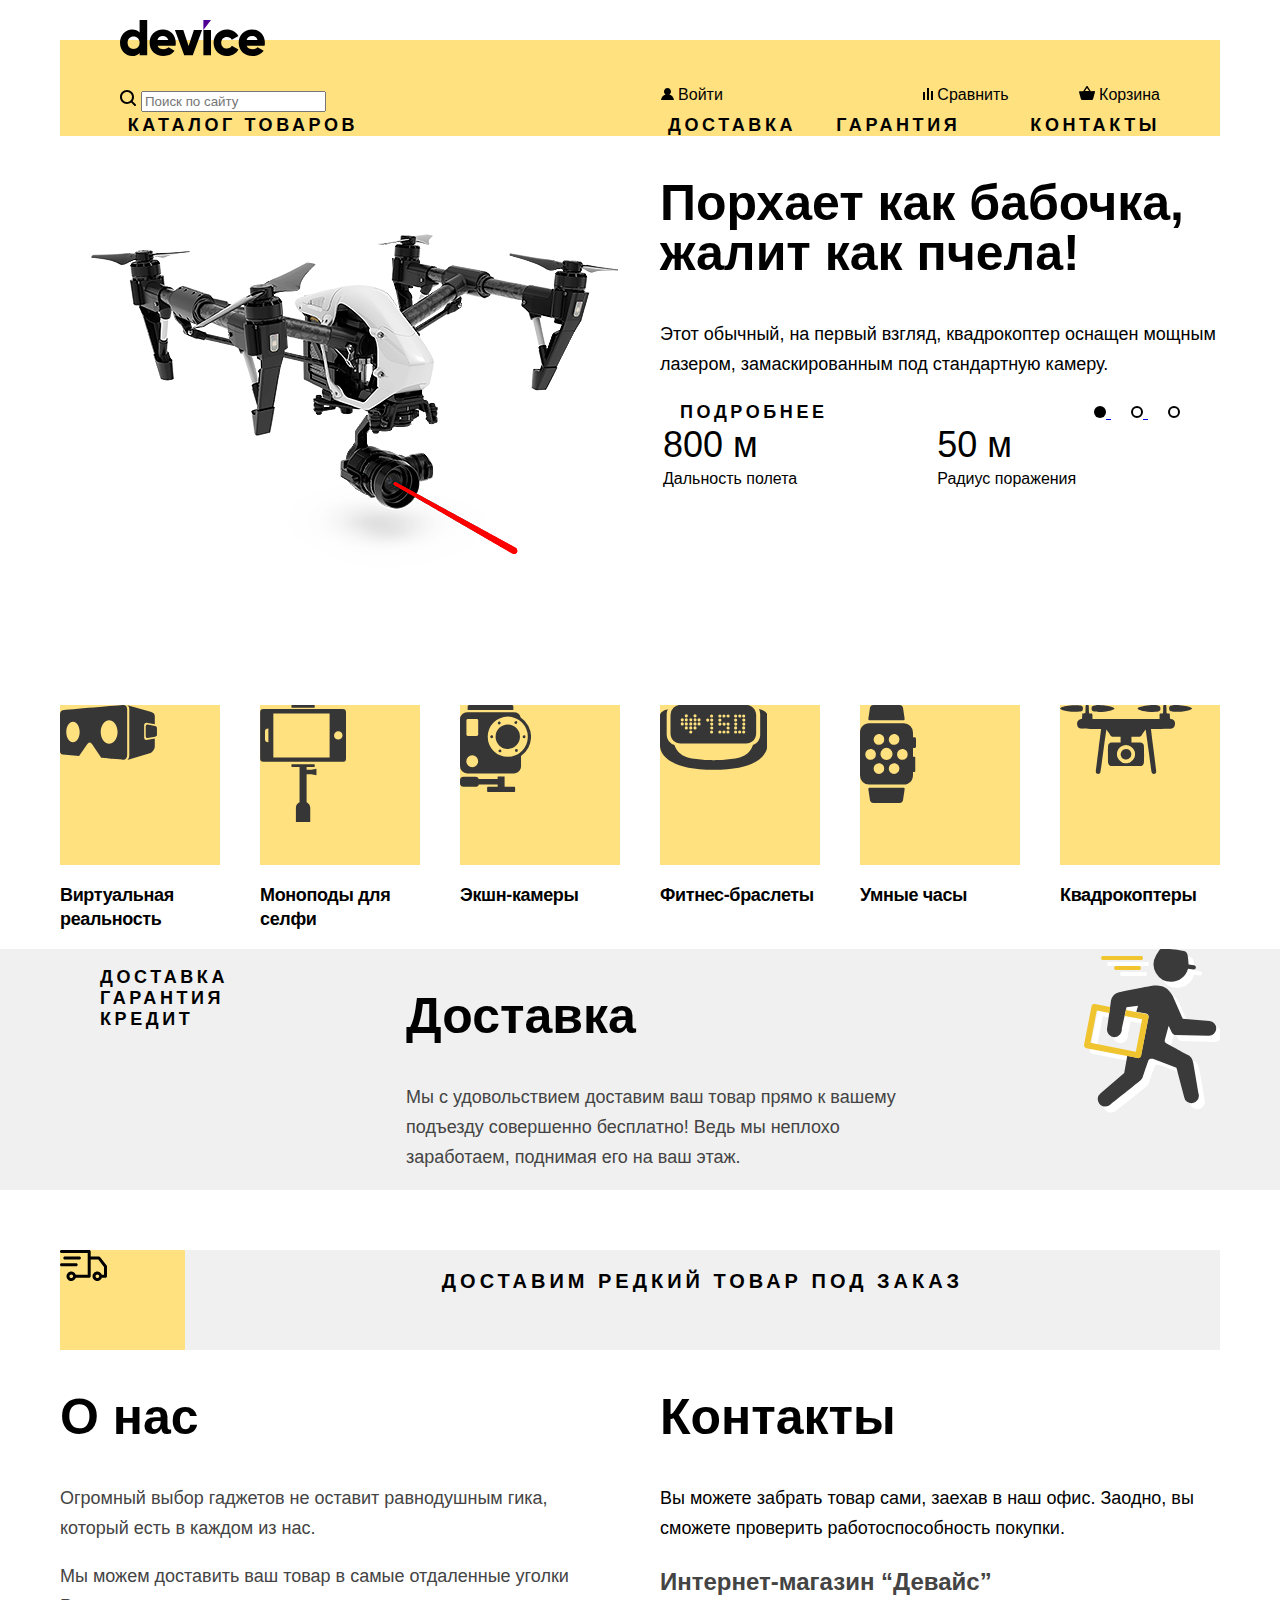
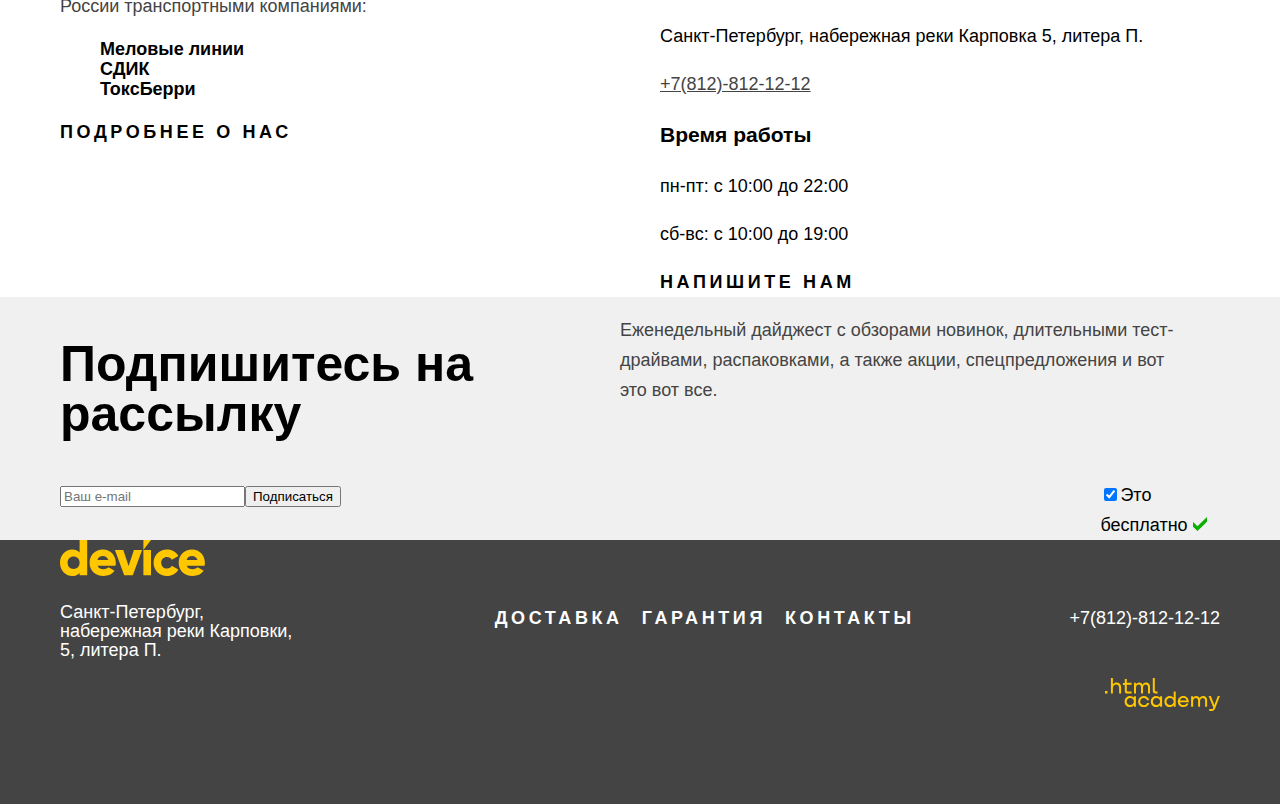
==== commit a1b1fdf7: "Исправление разметки крупных блоков на флексах для главной страницы." ====
--- a/index.html
+++ b/index.html
@@ -1,225 +1,345 @@
 <!DOCTYPE html>
 <html lang="ru">
-  <head>
-    <meta charset="utf-8">
-    <title>HTML Academy: Девайс</title>
-    <link rel="stylesheet" href="styles/styles.css">
-  </head>
-  <body>
-   <header class="main-header">
-     <div class="header-container">
-       <a class="logo-header" >
-         <img src="images/logo/logo-header.svg" width="145" height="36" alt="Логотип сайта">
-       </a>
-       <nav class="main-navigation">
-         <form method="post" action="https://echo.htmlacademy.ru">
-             <a class="main-navigation_link" href="#"><svg width="16" height="16" fill="none" xmlns="http://www.w3.org/2000/svg"><path d="m15.7 14.3-3.1-3.1C13.5 10 14 8.6 14 7c0-3.9-3.1-7-7-7S0 3.1 0 7s3.1 7 7 7c1.6 0 3-.5 4.2-1.4l3.1 3.1c.2.2.4.3.7.3.6 0 1-.4 1-1 0-.2-.1-.5-.3-.7ZM2 7c0-2.8 2.2-5 5-5s5 2.2 5 5-2.2 5-5 5-5-2.2-5-5Z" fill="#000"/></svg></a>
-             <input class="search" type="search" placeholder="Поиск по сайту" aria-label="Поиск по сайту">
-         </form>
-         <ul class="user-navigation">
-           <li><a class="user-navigation_link exit" href="#"><svg width="13" height="12" fill="none" xmlns="http://www.w3.org/2000/svg"><path d="M0 12h13c-.2-2.6-2.1-4.8-4.7-5.5 1-.6 1.7-1.7 1.7-3C10 1.6 8.4 0 6.5 0S3 1.6 3 3.5c0 1.3.7 2.4 1.7 3C2.1 7.2.2 9.4 0 12Z" fill="#000"/></svg> Войти</a></li>
-           <li><a class="user-navigation_link compare" href="#"><svg width="10" height="12" fill="none" xmlns="http://www.w3.org/2000/svg"><path d="M6 0H4v12h2V0ZM2 4H0v8h2V4ZM10 3H8v9h2V3Z" fill="#000"/></svg> Сравнить</a></li>
-           <li><a class="user-navigation_link basket" href="#"><svg width="16" height="14" fill="none" xmlns="http://www.w3.org/2000/svg"><path d="m15.3 5-3.5.2L8.6.3C8.5.1 8.2 0 8 0c-.2 0-.5.1-.6.3L4.2 5.2H.7c-.4 0-.7.3-.7.7v.2l1.9 6.8c.2.7.7 1.1 1.4 1.1h9.4c.7 0 1.2-.4 1.4-1.1L16 6v-.2c0-.4-.3-.8-.7-.8ZM8 1.9l2.2 3.2H5.9L8 1.9Z" fill="#000"/></svg> Корзина</a></li>
-         </ul>
-       </nav>
-       <nav class="menu-navigation">
-         <ul class="site-navigation">
-           <li><a class="site-navigation_link catalog" href="#">Каталог товаров</a></li>
-           <li><a class="site-navigation_link delivery" href="#">Доставка</a></li>
-           <li><a class="site-navigation_link guarantee" href="#">Гарантия</a></li>
-           <li><a class="site-navigation_link contact" href="#">Контакты</a></li>
-         </ul>
-       </nav>
-     </div>
-   </header>
-   <main class="main-container">
-     <div class="page-container">
-     <h1 class="visually-hidden" hidden>Магазин Девайс</h1>
-     <section class="slides">
-       <div class="slide-container">
-         <div class="slide-item">
-           <div class="img-slide">
-             <img src="images/slider-1.png" width="560" height="560" alt="Квадрокоптер">
-           </div>
-           <div class="description">
-             <h2 class="description-name">Порхает как бабочка, жалит как пчела!</h2>
-             <p>Этот обычный, на первый взгляд, квадрокоптер оснащен мощным лазером, замаскированным под стандартную камеру.</p>
-             <div class="description-buttons">
-               <div class="description-button">
-                 <a class="description-button_link" href="#">Подробнее</a>
-               </div>
-               <div class="radio-buttons">
-                 <a class="radio-button" href="#"><svg width="12" height="12" fill="none" xmlns="http://www.w3.org/2000/svg"><path d="M12 6A6 6 0 1 1 0 6a6 6 0 0 1 12 0Z" fill="#000"/></svg></a>
-                 <a class="radio-button" href="#"><svg width="12" height="12" fill="none" xmlns="http://www.w3.org/2000/svg"><circle cx="6" cy="6" r="5" fill="#fff" stroke="#000" stroke-width="2"/></svg></a>
-                 <a class="radio-button" href="#"><svg width="12" height="12" fill="none" xmlns="http://www.w3.org/2000/svg"><circle cx="6" cy="6" r="5" fill="#fff" stroke="#000" stroke-width="2"/></svg></a>
-               </div>
-             </div>
-             <table class="description-item">
-               <tr class="values">
-                 <td class="value-1">800 м</td>
-                 <td class="value-2">50 м</td>
-               </tr>
-               <tr>
-                 <td class="feature-1">Дальность полета</td>
-                 <td class="feature-2">Радиус поражения</td>
-               </tr>
-             </table>
-           </div>
-         </div>
-       </div>
-     </section>
-     <section class="catalog-items">
-       <ul class="popular-items">
-         <li>
-           <a class="popular-item_link" href="#">
-             <img src="images/catalog-items/virtual-reality.svg" alt="">
-             <div>Виртуальная реальность</div>
-           </a>
-         </li>
-         <li>
-           <a class="popular-item_link" href="#">
-             <img src="images/catalog-items/monopods.svg" alt="">
-             <div>Моноподы для селфи</div>
-           </a>
-         </li>
-         <li>
-           <a class="popular-item_link" href="#">
-             <img src="images/catalog-items/action-cameras.svg" alt="">
-             <div>Экшн-камеры</div>
-           </a>
-         </li>
-         <li>
-           <a class="popular-item_link" href="#">
-             <img src="images/catalog-items/fitness-bracelets.svg" alt="">
-             <div>Фитнес-браслеты</div>
-           </a>
-         </li>
-         <li>
-           <a class="popular-item_link" href="#">
-             <img src="images/catalog-items/smart-watch.svg" alt="">
-            <div>Умные часы</div>
-           </a>
-         </li>
-         <li>
-           <a class="popular-item_link" href="#">
-             <img src="images/catalog-items/quadcopters.svg"/>
-             <div>Квадрокоптеры</div>
-           </a>
-         </li>
-       </ul>
-     </section>
-     <section class="services">
-       <div class="services-container">
-         <div class="services-buttons">
-           <ul class="buttons-service">
-             <li><a class="button-deliver buttons-service_link" href="#">Доставка</a></li>
-             <li><a class="button-guarantee buttons-service_link" href="#">Гарантия</a></li>
-             <li><a class="button-credit buttons-service_link" href="#" >Кредит</a></li>
-           </ul>
-         </div>
-         <div class="delivery">
-           <h2 class="delivery-title">Доставка</h2>
-           <p class="delivery_info">Мы с удовольствием доставим ваш товар прямо к вашему подъезду совершенно бесплатно! Ведь мы неплохо заработаем, поднимая его на ваш этаж.</p>
-         </div>
-         <div class="img-delivery">
-           <svg width="136" height="164" fill="none" xmlns="http://www.w3.org/2000/svg"><g clip-path="url(#a)"><path d="M93.13 38.77c8.12 0 14.95-5.55 16.9-13.05l5.47.81a2.16 2.16 0 0 0 .64-4.27l-5.55-.82v-.68s-.46-6.52-1.08-9.24c-.62-2.72-2.54-3.3-2.54-3.3A111.85 111.85 0 0 0 84.6 5.8c-2.6 0-3.16 1.33-3.16 1.33l-3.15 5-.23.36-.02.04a17.46 17.46 0 0 0 15.1 26.24ZM131.53 78.08 104.8 75.9l-9.24-21.12s-.46-2.77-6.01-8.47c-5.55-5.7-16.8-3.4-16.8-3.4s-23.89 4.48-31.75 6.33c-7.86 1.85-8.16 9.86-8.16 9.86l-.64 4.52-15.17-2.94a2.99 2.99 0 0 0-3.52 2.37L6.1 101.3a3 3 0 0 0 2.37 3.52l51.2 9.92.35.04c-.73.1-1.3-.04-1.3-.04l-9.4-1.85-3.07 17.1-23.56 20.37a7.41 7.41 0 0 0 4.63 13.23 7.4 7.4 0 0 0 5.22-2.15s27.73-22.04 29.58-23.59c1.85-1.54 2.77-3.85 2.77-3.85s4.54-13.95 5.78-16.87c.85-2 4.93-1.08 4.93-1.08l22.89 8.63 7.61 29.06a7.43 7.43 0 1 0 14.59-2.7c-.84-4.97-4.6-27.05-5.56-31.83-1.08-5.4-4.62-6.94-4.62-6.94s-21.27-11.55-22.66-12.33c-1.38-.77-1.08-2.77-1.08-2.77l3.93-14.33 2.78 5.85s1.62 3.28 4.08 3.4l33.36.82a7.43 7.43 0 0 0 .63-14.83ZM60.1 62.8l-1.79 5.88 9.9 1.92L48 66.69l.55-2.5 11.55-1.38Zm-2.25 45.47-45.3-8.78 6.27-32.35 12.54 2.43-1.62 11.56-.64 4.41v.08l-.03.13a7.43 7.43 0 1 0 14.74.01l2.9-13.22 17.42 3.37-6.28 32.36ZM25.05 17h38.03a2 2 0 0 0 2-1.98 2 2 0 0 0-2-2H25.05a2 2 0 0 0-2 2 2 2 0 0 0 2 1.99ZM38.08 23.02a2 2 0 0 0-2 2 2 2 0 0 0 2 1.98h22.96a2 2 0 0 0 2-1.99 2 2 0 0 0-2-1.99H38.08Z" fill="#fff"/><path d="M87.1 32.73c8.12 0 14.94-5.54 16.9-13.05l5.47.82.31.02a2.16 2.16 0 0 0 .32-4.29l-5.54-.83v-.13l-.01-.54s-.45-6.52-1.08-9.24c-.62-2.72-2.53-3.3-2.53-3.3A111.85 111.85 0 0 0 78.56-.25c-2.6 0-3.15 1.34-3.15 1.34l-3.15 5-.01-.01-.22.37-.03.04a17.47 17.47 0 0 0 15.1 26.24ZM125.5 72.04l-26.74-2.17-9.25-21.11s-.46-2.77-6-8.48c-5.56-5.7-16.8-3.39-16.8-3.39s-23.9 4.47-31.75 6.32c-7.86 1.85-8.17 9.86-8.17 9.86l-3.08 22.04-.64 4.4-.01.09-.02.12a7.43 7.43 0 1 0 14.73.01l4.74-21.57 11.56-1.39-1.8 5.88 9.9 1.92a3.01 3.01 0 0 1 2.38 3.52l-7.41 38.24a3.01 3.01 0 0 1-2.95 2.43l-.22-.02c-.73.1-1.29-.04-1.29-.04l-9.4-1.84-3.08 17.1-23.56 20.36a7.41 7.41 0 0 0 4.64 13.23 7.4 7.4 0 0 0 5.22-2.14s27.72-22.05 29.57-23.6a10.93 10.93 0 0 0 2.77-3.84s4.54-13.95 5.78-16.88c.85-2 4.94-1.08 4.94-1.08l22.88 8.63 7.62 29.07a7.43 7.43 0 1 0 14.59-2.7c-.85-4.98-4.61-27.06-5.57-31.84-1.08-5.4-4.62-6.93-4.62-6.93S83.19 94.68 81.81 93.9c-1.39-.77-1.08-2.77-1.08-2.77l3.93-14.33 2.77 5.85s1.62 3.28 4.09 3.4l33.35.81a7.43 7.43 0 0 0 .63-14.83Z" fill="#3A3A3A"/><path d="m53.97 109.14.22.03c1.41 0 2.67-1 2.95-2.44l7.41-38.24a3.01 3.01 0 0 0-2.37-3.52l-20.22-3.91-1.28 5.86 17.41 3.37-6.27 32.36-45.3-8.78 6.27-32.35 12.54 2.43.83-5.95-15.18-2.95a2.99 2.99 0 0 0-3.51 2.38L.05 95.67a3 3 0 0 0 2.38 3.52l51.2 9.92c.11.02.22.03.34.03Z" fill="#F0C42E"/><path d="M59.04 8.98a2 2 0 0 1-2 2H19.02a2 2 0 0 1-2-2 2 2 0 0 1 2-1.99h38.02a2 2 0 0 1 2 2ZM57 18.98a2 2 0 0 1-2 1.99H32.04a2 2 0 0 1-2-1.99 2 2 0 0 1 2-1.99H55a2 2 0 0 1 2 1.99Z" fill="#F0C52E"/></g><defs><clipPath id="a"><path fill="#fff" d="M0 0h136v164H0z"/></clipPath></defs></svg>
-         </div>
-       </div>
-     </section>
-     <section class="special-delivery">
-       <div class="special-delivery-container">
-         <div class="special-delivery_img">
-           <a href="#" class="info-special-delivery"><svg width="47" height="31" fill="none" xmlns="http://www.w3.org/2000/svg"><g clip-path="url(#a)" fill="#000"><path d="m46.7 15.4-6.5-8.2c-.3-.4-.7-.6-1.2-.6h-8.3V1.5C30.7.7 30 0 29.2 0H1.5C.7 0 0 .7 0 1.5S.7 3 1.5 3h26.2V24.7H15.8c-.6-1.9-2.4-3.3-4.5-3.3-2.6 0-4.8 2.2-4.8 4.8 0 2.6 2.2 4.8 4.8 4.8 2.1 0 3.9-1.4 4.5-3.3h13.4c.8 0 1.5-.7 1.5-1.5V9.6h7.6l5.7 7.3v7.9h-2.2c-.6-1.9-2.4-3.3-4.5-3.3-2.6 0-4.8 2.2-4.8 4.8 0 2.6 2.1 4.8 4.8 4.8 2.1 0 3.9-1.4 4.5-3.3h3.7c.8 0 1.5-.7 1.5-1.5v-9.9c0-.4-.1-.7-.3-1ZM11.3 28c-1 0-1.8-.8-1.8-1.8s.8-1.8 1.8-1.8 1.8.8 1.8 1.8-.9 1.8-1.8 1.8Zm26.1 0c-1 0-1.8-.8-1.8-1.8s.8-1.8 1.8-1.8 1.8.8 1.8 1.8-.9 1.8-1.8 1.8Z"/><path d="M19.4 9.6c.8 0 1.5-.7 1.5-1.5s-.7-1.5-1.5-1.5H4.8c-.8 0-1.5.7-1.5 1.5S4 9.6 4.8 9.6h14.6ZM17.7 14.7c0-.8-.7-1.5-1.5-1.5H1.5c-.8 0-1.5.7-1.5 1.5s.7 1.5 1.5 1.5h14.7c.8 0 1.5-.7 1.5-1.5Z"/></g><defs><clipPath id="a"><path fill="#fff" d="M0 0h47v31H0z"/></clipPath></defs></svg></a>
-         </div>
-         <div class="special-delivery_info">
-           <p>Доставим редкий товар под заказ</p>
-         </div>
-       </div>
-     </section>
-     <section class="container-about-us">
-       <div class="about-us">
-         <h2 class="about-us-title">О нас</h2>
-         <p class="about-us_info">Огромный выбор гаджетов не оставит равнодушным гика, который есть в каждом из нас.</p>
-         <p class="about-us_info">Мы можем доставить ваш товар в самые отдаленные уголки России транспортными компаниями:</p>
-         <ul class="transport-companies">
-           <li class="transport-company_name">Меловые линии</li>
-           <li class="transport-company_name">СДИК</li>
-           <li class="transport-company_name">ТоксБерри</li>
-         </ul>
-         <a href="#" class="button-first">Подробнее о нас</a>
-       </div>
-       <div class="contacts">
-         <h2 class="contacts-title">Контакты</h2>
-         <p>Вы можете забрать товар сами, заехав в наш офис. Заодно, вы сможете проверить работоспособность покупки.</p>
-         <h3 class="contacts_name">Интернет-магазин “Девайс”</h3>
-         <p>Санкт-Петербург, набережная реки Карповка 5, литера П.</p>
-         <a class="contacts_tel" href="tel:+78128121212">+7(812)-812-12-12</a>
+<head>
+  <meta charset="utf-8">
+  <title>HTML Academy: Девайс</title>
+  <link rel="stylesheet" href="styles/styles.css">
+</head>
+<body>
+  <header class="main-header">
+    <div class="container">
+      <div class="header-container">
+        <a class="logo-header">
+          <img src="images/logo/logo-header.svg" width="145" height="36" alt="Логотип сайта">
+        </a>
+        <div class="main-menu">
+          <form method="post" action="https://echo.htmlacademy.ru">
+            <a class="main-menu_link" href="#">
+              <svg width="16" height="16" fill="none" xmlns="http://www.w3.org/2000/svg">
+                <path
+                  d="m15.7 14.3-3.1-3.1C13.5 10 14 8.6 14 7c0-3.9-3.1-7-7-7S0 3.1 0 7s3.1 7 7 7c1.6 0 3-.5 4.2-1.4l3.1 3.1c.2.2.4.3.7.3.6 0 1-.4 1-1 0-.2-.1-.5-.3-.7ZM2 7c0-2.8 2.2-5 5-5s5 2.2 5 5-2.2 5-5 5-5-2.2-5-5Z"
+                  fill="#000"/>
+              </svg>
+            </a>
+            <input class="search" type="search" placeholder="Поиск по сайту" aria-label="Поиск по сайту">
+          </form>
+          <ul class="user-menu">
+            <li><a class="user-menu_link exit" href="#">
+              <svg width="13" height="12" fill="none" xmlns="http://www.w3.org/2000/svg">
+                <path
+                  d="M0 12h13c-.2-2.6-2.1-4.8-4.7-5.5 1-.6 1.7-1.7 1.7-3C10 1.6 8.4 0 6.5 0S3 1.6 3 3.5c0 1.3.7 2.4 1.7 3C2.1 7.2.2 9.4 0 12Z"
+                  fill="#000"/>
+              </svg>
+              Войти</a></li>
+            <li><a class="user-menu_link compare" href="#">
+              <svg width="10" height="12" fill="none" xmlns="http://www.w3.org/2000/svg">
+                <path d="M6 0H4v12h2V0ZM2 4H0v8h2V4ZM10 3H8v9h2V3Z" fill="#000"/>
+              </svg>
+              Сравнить</a></li>
+            <li><a class="user-menu_link basket" href="#">
+              <svg width="16" height="14" fill="none" xmlns="http://www.w3.org/2000/svg">
+                <path
+                  d="m15.3 5-3.5.2L8.6.3C8.5.1 8.2 0 8 0c-.2 0-.5.1-.6.3L4.2 5.2H.7c-.4 0-.7.3-.7.7v.2l1.9 6.8c.2.7.7 1.1 1.4 1.1h9.4c.7 0 1.2-.4 1.4-1.1L16 6v-.2c0-.4-.3-.8-.7-.8ZM8 1.9l2.2 3.2H5.9L8 1.9Z"
+                  fill="#000"/>
+              </svg>
+              Корзина</a></li>
+          </ul>
+        </div>
+        <nav class="menu-navigation">
+          <ul class="site-navigation">
+            <li><a class="site-navigation_link catalog" href="#">Каталог товаров</a></li>
+            <li><a class="site-navigation_link delivery" href="#">Доставка</a></li>
+            <li><a class="site-navigation_link guarantee" href="#">Гарантия</a></li>
+            <li><a class="site-navigation_link contact" href="#">Контакты</a></li>
+          </ul>
+        </nav>
+      </div>
+    </div>
+  </header>
+  <main class="main-container">
+    <h1 class="visually-hidden" hidden>Магазин Девайс</h1>
+    <section class="container slides">
+      <div class="slide-container">
+        <div class="slide-item">
+          <div class="img-slide">
+            <img src="images/slider-1.png" width="560" height="560" alt="Квадрокоптер">
+          </div>
+          <div class="description">
+            <h2 class="description-name">Порхает как бабочка, жалит как пчела!</h2>
+            <p>Этот обычный, на первый взгляд, квадрокоптер оснащен мощным лазером, замаскированным под стандартную
+              камеру.</p>
+            <div class="description-buttons">
+              <div class="description-button">
+                <a class="description-button_link" href="#">Подробнее</a>
+              </div>
+              <div class="radio-buttons">
+                <a class="radio-button" href="#">
+                  <svg width="12" height="12" fill="none" xmlns="http://www.w3.org/2000/svg">
+                    <path d="M12 6A6 6 0 1 1 0 6a6 6 0 0 1 12 0Z" fill="#000"/>
+                  </svg>
+                </a>
+                <a class="radio-button" href="#">
+                  <svg width="12" height="12" fill="none" xmlns="http://www.w3.org/2000/svg">
+                    <circle cx="6" cy="6" r="5" fill="#fff" stroke="#000" stroke-width="2"/>
+                  </svg>
+                </a>
+                <a class="radio-button" href="#">
+                  <svg width="12" height="12" fill="none" xmlns="http://www.w3.org/2000/svg">
+                    <circle cx="6" cy="6" r="5" fill="#fff" stroke="#000" stroke-width="2"/>
+                  </svg>
+                </a>
+              </div>
+            </div>
+            <table class="description-item">
+              <tr class="values">
+                <td class="value-1">800 м</td>
+                <td class="value-2">50 м</td>
+              </tr>
+              <tr>
+                <td class="feature-1">Дальность полета</td>
+                <td class="feature-2">Радиус поражения</td>
+              </tr>
+            </table>
+          </div>
+        </div>
+      </div>
+    </section>
+    <section class="container catalog-items">
+      <ul class="popular-items">
+        <li>
+          <a class="popular-item_link" href="#">
+            <div>
+              <img src="images/catalog-items/virtual-reality.svg" alt="">
+            </div>
+            <h3>Виртуальная реальность</h3>
+          </a>
+        </li>
+        <li>
+          <a class="popular-item_link" href="#">
+            <div>
+              <img src="images/catalog-items/monopods.svg" alt="">
+            </div>
+            <h3>Моноподы для селфи</h3>
+          </a>
+        </li>
+        <li>
+          <a class="popular-item_link" href="#">
+            <div>
+              <img src="images/catalog-items/action-cameras.svg" alt="">
+            </div>
+            <h3>Экшн-камеры</h3>
+          </a>
+        </li>
+        <li>
+          <a class="popular-item_link" href="#">
+            <div>
+              <img src="images/catalog-items/fitness-bracelets.svg" alt="">
+            </div>
+            <h3>Фитнес-браслеты</h3>
+          </a>
+        </li>
+        <li>
+          <a class="popular-item_link" href="#">
+            <div>
+              <img src="images/catalog-items/smart-watch.svg" alt="">
+            </div>
+            <h3>Умные часы</h3>
+          </a>
+        </li>
+        <li>
+          <a class="popular-item_link" href="#">
+            <div>
+              <img src="images/catalog-items/quadcopters.svg"/>
+            </div>
+            <h3>Квадрокоптеры</h3>
+          </a>
+        </li>
+      </ul>
+    </section>
+    <section class="bg-color-grey">
+      <div class="container services-container">
+        <div class="services-buttons">
+          <ul class="buttons-service">
+            <li><a class="button-deliver buttons-service_link" href="#">Доставка</a></li>
+            <li><a class="button-guarantee buttons-service_link" href="#">Гарантия</a></li>
+            <li><a class="button-credit buttons-service_link" href="#">Кредит</a></li>
+          </ul>
+        </div>
+        <div class="delivery">
+          <h2 class="delivery-title">Доставка</h2>
+          <p class="delivery_info">Мы с удовольствием доставим ваш товар прямо к вашему подъезду совершенно бесплатно!
+            Ведь мы неплохо заработаем, поднимая его на ваш этаж.</p>
+        </div>
+        <div class="img-delivery">
+          <svg width="136" height="164" fill="none" xmlns="http://www.w3.org/2000/svg">
+            <g clip-path="url(#a)">
+              <path
+                d="M93.13 38.77c8.12 0 14.95-5.55 16.9-13.05l5.47.81a2.16 2.16 0 0 0 .64-4.27l-5.55-.82v-.68s-.46-6.52-1.08-9.24c-.62-2.72-2.54-3.3-2.54-3.3A111.85 111.85 0 0 0 84.6 5.8c-2.6 0-3.16 1.33-3.16 1.33l-3.15 5-.23.36-.02.04a17.46 17.46 0 0 0 15.1 26.24ZM131.53 78.08 104.8 75.9l-9.24-21.12s-.46-2.77-6.01-8.47c-5.55-5.7-16.8-3.4-16.8-3.4s-23.89 4.48-31.75 6.33c-7.86 1.85-8.16 9.86-8.16 9.86l-.64 4.52-15.17-2.94a2.99 2.99 0 0 0-3.52 2.37L6.1 101.3a3 3 0 0 0 2.37 3.52l51.2 9.92.35.04c-.73.1-1.3-.04-1.3-.04l-9.4-1.85-3.07 17.1-23.56 20.37a7.41 7.41 0 0 0 4.63 13.23 7.4 7.4 0 0 0 5.22-2.15s27.73-22.04 29.58-23.59c1.85-1.54 2.77-3.85 2.77-3.85s4.54-13.95 5.78-16.87c.85-2 4.93-1.08 4.93-1.08l22.89 8.63 7.61 29.06a7.43 7.43 0 1 0 14.59-2.7c-.84-4.97-4.6-27.05-5.56-31.83-1.08-5.4-4.62-6.94-4.62-6.94s-21.27-11.55-22.66-12.33c-1.38-.77-1.08-2.77-1.08-2.77l3.93-14.33 2.78 5.85s1.62 3.28 4.08 3.4l33.36.82a7.43 7.43 0 0 0 .63-14.83ZM60.1 62.8l-1.79 5.88 9.9 1.92L48 66.69l.55-2.5 11.55-1.38Zm-2.25 45.47-45.3-8.78 6.27-32.35 12.54 2.43-1.62 11.56-.64 4.41v.08l-.03.13a7.43 7.43 0 1 0 14.74.01l2.9-13.22 17.42 3.37-6.28 32.36ZM25.05 17h38.03a2 2 0 0 0 2-1.98 2 2 0 0 0-2-2H25.05a2 2 0 0 0-2 2 2 2 0 0 0 2 1.99ZM38.08 23.02a2 2 0 0 0-2 2 2 2 0 0 0 2 1.98h22.96a2 2 0 0 0 2-1.99 2 2 0 0 0-2-1.99H38.08Z"
+                fill="#fff"/>
+              <path
+                d="M87.1 32.73c8.12 0 14.94-5.54 16.9-13.05l5.47.82.31.02a2.16 2.16 0 0 0 .32-4.29l-5.54-.83v-.13l-.01-.54s-.45-6.52-1.08-9.24c-.62-2.72-2.53-3.3-2.53-3.3A111.85 111.85 0 0 0 78.56-.25c-2.6 0-3.15 1.34-3.15 1.34l-3.15 5-.01-.01-.22.37-.03.04a17.47 17.47 0 0 0 15.1 26.24ZM125.5 72.04l-26.74-2.17-9.25-21.11s-.46-2.77-6-8.48c-5.56-5.7-16.8-3.39-16.8-3.39s-23.9 4.47-31.75 6.32c-7.86 1.85-8.17 9.86-8.17 9.86l-3.08 22.04-.64 4.4-.01.09-.02.12a7.43 7.43 0 1 0 14.73.01l4.74-21.57 11.56-1.39-1.8 5.88 9.9 1.92a3.01 3.01 0 0 1 2.38 3.52l-7.41 38.24a3.01 3.01 0 0 1-2.95 2.43l-.22-.02c-.73.1-1.29-.04-1.29-.04l-9.4-1.84-3.08 17.1-23.56 20.36a7.41 7.41 0 0 0 4.64 13.23 7.4 7.4 0 0 0 5.22-2.14s27.72-22.05 29.57-23.6a10.93 10.93 0 0 0 2.77-3.84s4.54-13.95 5.78-16.88c.85-2 4.94-1.08 4.94-1.08l22.88 8.63 7.62 29.07a7.43 7.43 0 1 0 14.59-2.7c-.85-4.98-4.61-27.06-5.57-31.84-1.08-5.4-4.62-6.93-4.62-6.93S83.19 94.68 81.81 93.9c-1.39-.77-1.08-2.77-1.08-2.77l3.93-14.33 2.77 5.85s1.62 3.28 4.09 3.4l33.35.81a7.43 7.43 0 0 0 .63-14.83Z"
+                fill="#3A3A3A"/>
+              <path
+                d="m53.97 109.14.22.03c1.41 0 2.67-1 2.95-2.44l7.41-38.24a3.01 3.01 0 0 0-2.37-3.52l-20.22-3.91-1.28 5.86 17.41 3.37-6.27 32.36-45.3-8.78 6.27-32.35 12.54 2.43.83-5.95-15.18-2.95a2.99 2.99 0 0 0-3.51 2.38L.05 95.67a3 3 0 0 0 2.38 3.52l51.2 9.92c.11.02.22.03.34.03Z"
+                fill="#F0C42E"/>
+              <path
+                d="M59.04 8.98a2 2 0 0 1-2 2H19.02a2 2 0 0 1-2-2 2 2 0 0 1 2-1.99h38.02a2 2 0 0 1 2 2ZM57 18.98a2 2 0 0 1-2 1.99H32.04a2 2 0 0 1-2-1.99 2 2 0 0 1 2-1.99H55a2 2 0 0 1 2 1.99Z"
+                fill="#F0C52E"/>
+            </g>
+            <defs>
+              <clipPath id="a">
+                <path fill="#fff" d="M0 0h136v164H0z"/>
+              </clipPath>
+            </defs>
+          </svg>
+        </div>
+      </div>
+    </section>
+    <section class="container special-delivery">
+      <div class="special-delivery-container">
+        <div class="special-delivery_img">
+          <a href="#" class="info-special-delivery">
+            <svg width="47" height="31" fill="none" xmlns="http://www.w3.org/2000/svg">
+              <g clip-path="url(#a)" fill="#000">
+                <path
+                  d="m46.7 15.4-6.5-8.2c-.3-.4-.7-.6-1.2-.6h-8.3V1.5C30.7.7 30 0 29.2 0H1.5C.7 0 0 .7 0 1.5S.7 3 1.5 3h26.2V24.7H15.8c-.6-1.9-2.4-3.3-4.5-3.3-2.6 0-4.8 2.2-4.8 4.8 0 2.6 2.2 4.8 4.8 4.8 2.1 0 3.9-1.4 4.5-3.3h13.4c.8 0 1.5-.7 1.5-1.5V9.6h7.6l5.7 7.3v7.9h-2.2c-.6-1.9-2.4-3.3-4.5-3.3-2.6 0-4.8 2.2-4.8 4.8 0 2.6 2.1 4.8 4.8 4.8 2.1 0 3.9-1.4 4.5-3.3h3.7c.8 0 1.5-.7 1.5-1.5v-9.9c0-.4-.1-.7-.3-1ZM11.3 28c-1 0-1.8-.8-1.8-1.8s.8-1.8 1.8-1.8 1.8.8 1.8 1.8-.9 1.8-1.8 1.8Zm26.1 0c-1 0-1.8-.8-1.8-1.8s.8-1.8 1.8-1.8 1.8.8 1.8 1.8-.9 1.8-1.8 1.8Z"/>
+                <path
+                  d="M19.4 9.6c.8 0 1.5-.7 1.5-1.5s-.7-1.5-1.5-1.5H4.8c-.8 0-1.5.7-1.5 1.5S4 9.6 4.8 9.6h14.6ZM17.7 14.7c0-.8-.7-1.5-1.5-1.5H1.5c-.8 0-1.5.7-1.5 1.5s.7 1.5 1.5 1.5h14.7c.8 0 1.5-.7 1.5-1.5Z"/>
+              </g>
+              <defs>
+                <clipPath id="a">
+                  <path fill="#fff" d="M0 0h47v31H0z"/>
+                </clipPath>
+              </defs>
+            </svg>
+          </a>
+        </div>
+        <div class="special-delivery_info">
+          <p>Доставим редкий товар под заказ</p>
+        </div>
+      </div>
+    </section>
+    <section class="container container-about-us">
+      <div class="about-us">
+        <h2 class="about-us-title">О нас</h2>
+        <p class="about-us_info">Огромный выбор гаджетов не оставит равнодушным гика, который есть в каждом из нас.</p>
+        <p class="about-us_info">Мы можем доставить ваш товар в самые отдаленные уголки России транспортными
+          компаниями:</p>
+        <ul class="transport-companies">
+          <li class="transport-company_name">Меловые линии</li>
+          <li class="transport-company_name">СДИК</li>
+          <li class="transport-company_name">ТоксБерри</li>
+        </ul>
+        <a href="#" class="button-first">Подробнее о нас</a>
+      </div>
+      <div class="contacts">
+        <h2 class="contacts-title">Контакты</h2>
+        <p>Вы можете забрать товар сами, заехав в наш офис. Заодно, вы сможете проверить работоспособность покупки.</p>
+        <h3 class="contacts_name">Интернет-магазин “Девайс”</h3>
+        <p>Санкт-Петербург, набережная реки Карповка 5, литера П.</p>
+        <a class="contacts_tel" href="tel:+78128121212">+7(812)-812-12-12</a>
         <h3>Время работы</h3>
-       <p>пн-пт: c 10:00 до 22:00</p>
-       <p>сб-вс: c 10:00 до 19:00</p>
-	   <a href="#" class="button-second">Напишите нам</a>
-     </div>
-     </section>
-    <section class="subscribe">
-      <div class="subscribe-container">
-       <h2 class="subscribe-title">Подпишитесь на рассылку</h2>
-       <p class="subscribe_info">Еженедельный дайджест с обзорами новинок, длительными тест-драйвами, распаковками, а также акции, спецпредложения и вот это вот все.</p>
-      </div>
-      <div class="subscribe-form">
-        <form>
+        <p>пн-пт: c 10:00 до 22:00</p>
+        <p>сб-вс: c 10:00 до 19:00</p>
+        <a href="#" class="button-second">Напишите нам</a>
+      </div>
+    </section>
+    <section class="bg-color-grey">
+      <div class="container subscribe">
+        <div class="subscribe-container">
+          <h2 class="subscribe-title">Подпишитесь на рассылку</h2>
+          <p class="subscribe_info">Еженедельный дайджест с обзорами новинок, длительными тест-драйвами, распаковками, а
+            также акции, спецпредложения и вот это вот все.</p>
+        </div>
+        <div class="subscribe-form">
+          <form>
+            <label>
+              <input type="text" placeholder="Ваш e-mail" name="mail" required>
+            </label>
+          </form>
+          <div class="container">
+            <input type="submit" value="Подписаться">
+          </div>
           <label>
-            <input type="text" placeholder="Ваш e-mail" name="mail" required>
+            <input type="checkbox" checked="checked" name="subscribe">Это бесплатно
+            <svg width="14" height="14" viewBox="0 0 14 14" fill="none" xmlns="http://www.w3.org/2000/svg">
+              <path d="M14 0L4.4 9.3L0 5V9.7L4.5 14L14 4.7V0Z" fill="#08AF00"/>
+            </svg>
           </label>
-        </form>
-        <div class="container">
-          <input type="submit" value="Подписаться">
-        </div>
-          <label>
-            <input type="checkbox" checked="checked" name="subscribe">Это бесплатно<svg width="14" height="14" viewBox="0 0 14 14" fill="none" xmlns="http://www.w3.org/2000/svg">
-            <path d="M14 0L4.4 9.3L0 5V9.7L4.5 14L14 4.7V0Z" fill="#08AF00"/></svg>
-          </label>
-      </div>
-    </section>
-     </div>
-   </main>
-   <footer>
-     <div class="footer-container">
-       <div class="footer-logo">
-         <a class="logo-device-footer"><svg width="145" height="36" fill="none" xmlns="http://www.w3.org/2000/svg"><path d="M27.2 0v35.3h-7.6v-2.4c-1.7 1.9-4.1 3.1-7.5 3.1C5.5 36 0 30.2 0 22.7 0 15.2 5.5 9.4 12.1 9.4c3.4 0 5.9 1.2 7.5 3.1V0h7.6Zm-7.6 22.7c0-3.8-2.5-6.2-6-6.2s-6 2.4-6 6.2c0 3.8 2.5 6.2 6 6.2 3.5-.1 6-2.4 6-6.2ZM43.7 29.2c2.1 0 3.8-.8 4.8-1.9l6.1 3.5c-2.5 3.4-6.2 5.2-11 5.2-8.6 0-14-5.8-14-13.3C29.6 15.2 35 9.4 43 9.4c7.4 0 12.8 5.7 12.8 13.3 0 1.1-.1 2.1-.3 3H37.6c1 2.6 3.3 3.5 6.1 3.5Zm4.6-9.1c-.8-2.9-3.1-4-5.4-4-2.9 0-4.8 1.4-5.5 4h10.9ZM82.1 10.1l-9.3 25.2h-8.6l-9.3-25.2h8.4l5.3 16 5.3-16h8.2ZM83.4 10.1H91v25.2h-7.6V10.1ZM93.6 22.7c0-7.5 5.7-13.3 13.4-13.3 4.9 0 9.2 2.6 11.4 6.5l-6.6 3.8c-.9-1.8-2.7-2.8-4.9-2.8-3.3 0-5.7 2.4-5.7 5.8 0 3.5 2.4 5.8 5.7 5.8 2.2 0 4.1-1.1 4.9-2.8l6.6 3.8C116.3 33.4 112 36 107 36c-7.7 0-13.4-5.8-13.4-13.3ZM132.8 29.2c2.1 0 3.8-.8 4.8-1.9l6.1 3.5c-2.5 3.4-6.2 5.2-11 5.2-8.6 0-14-5.8-14-13.3 0-7.5 5.5-13.3 13.4-13.3 7.4 0 12.8 5.7 12.8 13.3 0 1.1-.1 2.1-.3 3h-17.9c1 2.6 3.3 3.5 6.1 3.5Zm4.7-9.1c-.8-2.9-3.1-4-5.4-4-2.9 0-4.8 1.4-5.5 4h10.9ZM83.4 0v10.1L91 0h-7.6Z" fill="#FFC700"/></svg></a>
-       </div>
-       <div class="footer-flex-first">
-       <div class="address">
-        <p>Санкт-Петербург, набережная реки Карповки, 5, литера П.</p>
-       </div>
-   <nav class="footer-navigation">
-     <ul class="site-navigation-footer">
-       <li><a class="site-navigation-footer_link" href="#">Доставка</a></li>
-       <li><a class="site-navigation-footer_link" href="#">Гарантия</a></li>
-       <li><a class="site-navigation-footer_link" href="#">Контакты</a></li>
-     </ul>
-   </nav>
-         <div class="phone">
-           <p><a class="phone_number" href="tel:+78128121212">+7(812)-812-12-12</a></p>
-         </div>
-       </div>
-       <div class="footer-flex-second">
-         <div class="footer-social">
-           <ul class="social-buttons">
-             <li><a href="#" aria-label="Магазин Девайс на Фейсбуке"><svg width="9" height="18" viewBox="0 0 9 18" fill="none" xmlns="http://www.w3.org/2000/svg">
-               <path d="M6.5 3H9V0H5.6C2.8 0 2 1.7 2 4.2V6H0V9H2V18H5V9H8.3L8.9 6H5V4.5C5 3.7 5.3 3 6.5 3Z" fill="#444444"/>
-             </svg>
-             </a></li>
-             <li><a href="#" aria-label="Магазин Девайс в Инстаграмме"><svg width="16" height="16" fill="none" xmlns="http://www.w3.org/2000/svg"><path d="M8 10a2 2 0 1 0 0-4 2 2 0 0 0 0 4Z" fill="#444"/><path d="M14.7 1.3c-.9-.9-2-1.3-3.4-1.3H4.7C1.9 0 0 1.9 0 4.7v6.6c0 1.4.4 2.6 1.4 3.4.9.9 2 1.3 3.3 1.3h6.6c1.4 0 2.6-.4 3.4-1.3.8-.9 1.3-2 1.3-3.4V4.7c0-1.4-.4-2.6-1.3-3.4ZM8 12.1c-2.2 0-4.1-1.8-4.1-4.1S5.8 3.9 8 3.9c2.2 0 4.1 1.8 4.1 4.1s-1.9 4.1-4.1 4.1Zm4.6-7.4c-.7 0-1.3-.5-1.3-1.3s.5-1.3 1.3-1.3c.7 0 1.3.6 1.3 1.3 0 .7-.6 1.3-1.3 1.3Z" fill="#444"/></svg></a></li>
-             <li><a href="#" aria-label="Магазин Девайс в Твиттере"><svg width="15" height="14" fill="none" xmlns="http://www.w3.org/2000/svg"><g clip-path="url(#a)"><path d="M9.7.1c1.5-.5 2.6.3 3.2 1.1.5-.2 1.1-.4 1.7-.6 0 .8-.5 1.4-.8 1.6.7.2 1.2-.4 1.2-.4-.1.9-.9 1.7-1.4 1.9-.2 6.3-2.8 10.4-8.9 10.3h-.4C4 14 .6 13.6 0 12.2c2 .2 3.4-.4 4.1-1.1-.8-.3-2.4-.4-2.6-2.8.3.2.5.3 1.1.2C1.5 7.7.3 7 .4 5c.3.3.9.5 1.2.4C1 5.2-.2 2.3.8.8c1.6 1.7 3.3 3.4 6.3 3.5.2-2.1 1-3.5 2.6-4.2Z" fill="#444"/></g><defs><clipPath id="a"><path fill="#fff" d="M0 0h15v14H0z"/></clipPath></defs></svg></a></li>
-           </ul>
-         </div>
-         <div class="logo-html">
-           <a href="#">
-             <svg width="115" height="33" fill="none" xmlns="http://www.w3.org/2000/svg"><path d="M0 12.9v2.6h2.5v-2.6H0ZM11.6 4.5c-1.6 0-2.8.7-3.6 1.7h-.1V0h-2v15.5h2v-5.3c0-2.1 1.3-3.6 3.3-3.6 1.8 0 2.9 1.4 2.9 3.2v5.7h2V9.4c.1-3-1.8-4.9-4.5-4.9ZM26.6 4.8h-4.8V1.1h-2v3.8h-1.9v2h1.9v6c0 1.7 1 2.7 2.7 2.7h4.1v-2h-3.7c-.7 0-1.1-.4-1.1-1.1V6.8h4.8v-2ZM41.1 4.6c-1.6 0-2.9.8-3.5 2.1h-.1c-.6-1.2-1.8-2.1-3.4-2.1-1.4 0-2.5.8-3.1 1.8h-.1V4.8H29v10.6h2V10c0-2 1-3.5 2.6-3.5 1.5 0 2.4 1 2.4 2.6v6.3h2V9.8c0-2.4 1.4-3.3 2.6-3.3 1.5 0 2.4 1 2.4 2.6v6.3h2V8.9c.1-2.5-1.4-4.3-3.9-4.3ZM47.8 12.7c0 1.7 1 2.7 2.8 2.7h2v-2h-1.7c-.7 0-1.1-.4-1.1-1.1V0h-2v12.7ZM28.9 19.7c-.9-1.1-2.2-1.8-3.9-1.8-3.1 0-5.4 2.3-5.4 5.6s2.3 5.6 5.4 5.6c1.8 0 3-.8 3.8-1.9h.1v1.6h2V18.2h-2v1.5Zm-3.6 7.4c-2.2 0-3.6-1.6-3.6-3.6s1.4-3.6 3.6-3.6 3.6 1.6 3.6 3.6c0 1.9-1.4 3.6-3.6 3.6ZM44.2 22c-.5-2.4-2.6-4.1-5.4-4.1a5.4 5.4 0 0 0-5.6 5.6c0 3.1 2.2 5.6 5.6 5.6 2.8 0 4.9-1.8 5.4-4.2h-2.1a3.4 3.4 0 0 1-3.3 2.3c-2.2 0-3.6-1.6-3.6-3.6s1.4-3.6 3.6-3.6c1.6 0 2.8 1 3.3 2.2h2.1V22ZM55.1 19.7c-.9-1.1-2.2-1.8-3.9-1.8-3.1 0-5.4 2.3-5.4 5.6s2.3 5.6 5.4 5.6c1.8 0 3-.8 3.8-1.9h.1v1.6h2V18.2h-2v1.5Zm-3.6 7.4c-2.2 0-3.6-1.6-3.6-3.6s1.4-3.6 3.6-3.6 3.6 1.6 3.6 3.6c0 1.9-1.5 3.6-3.6 3.6ZM68.7 19.8c-.9-1.1-2.2-1.9-3.9-1.9-3.1 0-5.4 2.3-5.4 5.6s2.2 5.6 5.4 5.6c1.7 0 3-.8 3.8-1.8h.1v1.5h2V13.4h-2v6.4Zm-3.6 7.3c-2.2 0-3.6-1.6-3.6-3.6s1.4-3.6 3.6-3.6 3.6 1.6 3.6 3.6c-.1 2-1.5 3.6-3.6 3.6ZM78.3 17.9c-3.3 0-5.5 2.5-5.5 5.6 0 3 2.1 5.6 5.5 5.6 2.5 0 4.5-1.3 5.2-3.6h-2.1c-.5 1-1.6 1.6-3 1.6-1.9 0-3.3-1.3-3.4-2.9h8.8c.2-3.6-2-6.3-5.5-6.3Zm0 1.9c1.7 0 3 1 3.3 2.6h-6.5c.3-1.5 1.5-2.6 3.2-2.6ZM98.2 17.9c-1.6 0-2.9.8-3.6 2h-.1c-.6-1.2-1.8-2-3.4-2-1.4 0-2.5.7-3.1 1.8v-1.5h-1.9v10.6h2v-5.4c0-2 1-3.4 2.6-3.5 1.5 0 2.4 1 2.4 2.6v6.3h2v-5.6c0-2.4 1.4-3.3 2.6-3.3 1.5 0 2.4 1 2.4 2.6v6.3h2v-6.5c.1-2.6-1.4-4.4-3.9-4.4ZM109.4 27l-3.6-8.9h-2.2l4.8 11.6c-.3.9-.7 1.2-1.7 1.2h-2.5v2h2.5c1.8 0 2.8-.8 3.5-2.6l4.7-12.2h-2.1l-3.4 8.9Z" fill="#FFC700"/></svg>
-           </a>
-         </div>
-       </div>
-     </div>
-   </footer>
-  </body>
+        </div>
+      </div>
+    </section>
+  </main>
+  <footer class="bg-color-dark-grey">
+    <div class="container">
+      <div class="footer-logo">
+        <a class="logo-device-footer">
+          <svg width="145" height="36" fill="none" xmlns="http://www.w3.org/2000/svg">
+            <path
+              d="M27.2 0v35.3h-7.6v-2.4c-1.7 1.9-4.1 3.1-7.5 3.1C5.5 36 0 30.2 0 22.7 0 15.2 5.5 9.4 12.1 9.4c3.4 0 5.9 1.2 7.5 3.1V0h7.6Zm-7.6 22.7c0-3.8-2.5-6.2-6-6.2s-6 2.4-6 6.2c0 3.8 2.5 6.2 6 6.2 3.5-.1 6-2.4 6-6.2ZM43.7 29.2c2.1 0 3.8-.8 4.8-1.9l6.1 3.5c-2.5 3.4-6.2 5.2-11 5.2-8.6 0-14-5.8-14-13.3C29.6 15.2 35 9.4 43 9.4c7.4 0 12.8 5.7 12.8 13.3 0 1.1-.1 2.1-.3 3H37.6c1 2.6 3.3 3.5 6.1 3.5Zm4.6-9.1c-.8-2.9-3.1-4-5.4-4-2.9 0-4.8 1.4-5.5 4h10.9ZM82.1 10.1l-9.3 25.2h-8.6l-9.3-25.2h8.4l5.3 16 5.3-16h8.2ZM83.4 10.1H91v25.2h-7.6V10.1ZM93.6 22.7c0-7.5 5.7-13.3 13.4-13.3 4.9 0 9.2 2.6 11.4 6.5l-6.6 3.8c-.9-1.8-2.7-2.8-4.9-2.8-3.3 0-5.7 2.4-5.7 5.8 0 3.5 2.4 5.8 5.7 5.8 2.2 0 4.1-1.1 4.9-2.8l6.6 3.8C116.3 33.4 112 36 107 36c-7.7 0-13.4-5.8-13.4-13.3ZM132.8 29.2c2.1 0 3.8-.8 4.8-1.9l6.1 3.5c-2.5 3.4-6.2 5.2-11 5.2-8.6 0-14-5.8-14-13.3 0-7.5 5.5-13.3 13.4-13.3 7.4 0 12.8 5.7 12.8 13.3 0 1.1-.1 2.1-.3 3h-17.9c1 2.6 3.3 3.5 6.1 3.5Zm4.7-9.1c-.8-2.9-3.1-4-5.4-4-2.9 0-4.8 1.4-5.5 4h10.9ZM83.4 0v10.1L91 0h-7.6Z"
+              fill="#FFC700"/>
+          </svg>
+        </a>
+      </div>
+      <div class="footer-flex-first">
+        <div class="address">
+          <p>Санкт-Петербург, набережная реки Карповки, 5, литера П.</p>
+        </div>
+        <nav class="footer-navigation">
+          <ul class="site-navigation-footer">
+            <li><a class="site-navigation-footer_link" href="#">Доставка</a></li>
+            <li><a class="site-navigation-footer_link" href="#">Гарантия</a></li>
+            <li><a class="site-navigation-footer_link" href="#">Контакты</a></li>
+          </ul>
+        </nav>
+        <div class="phone">
+          <p><a class="phone_number" href="tel:+78128121212">+7(812)-812-12-12</a></p>
+        </div>
+      </div>
+      <div class="footer-flex-second">
+        <div class="footer-social">
+          <ul class="social-buttons">
+            <li><a href="#" aria-label="Магазин Девайс на Фейсбуке">
+              <svg width="9" height="18" viewBox="0 0 9 18" fill="none" xmlns="http://www.w3.org/2000/svg">
+                <path d="M6.5 3H9V0H5.6C2.8 0 2 1.7 2 4.2V6H0V9H2V18H5V9H8.3L8.9 6H5V4.5C5 3.7 5.3 3 6.5 3Z"
+                      fill="#444444"/>
+              </svg>
+            </a></li>
+            <li><a href="#" aria-label="Магазин Девайс в Инстаграмме">
+              <svg width="16" height="16" fill="none" xmlns="http://www.w3.org/2000/svg">
+                <path d="M8 10a2 2 0 1 0 0-4 2 2 0 0 0 0 4Z" fill="#444"/>
+                <path
+                  d="M14.7 1.3c-.9-.9-2-1.3-3.4-1.3H4.7C1.9 0 0 1.9 0 4.7v6.6c0 1.4.4 2.6 1.4 3.4.9.9 2 1.3 3.3 1.3h6.6c1.4 0 2.6-.4 3.4-1.3.8-.9 1.3-2 1.3-3.4V4.7c0-1.4-.4-2.6-1.3-3.4ZM8 12.1c-2.2 0-4.1-1.8-4.1-4.1S5.8 3.9 8 3.9c2.2 0 4.1 1.8 4.1 4.1s-1.9 4.1-4.1 4.1Zm4.6-7.4c-.7 0-1.3-.5-1.3-1.3s.5-1.3 1.3-1.3c.7 0 1.3.6 1.3 1.3 0 .7-.6 1.3-1.3 1.3Z"
+                  fill="#444"/>
+              </svg>
+            </a></li>
+            <li><a href="#" aria-label="Магазин Девайс в Твиттере">
+              <svg width="15" height="14" fill="none" xmlns="http://www.w3.org/2000/svg">
+                <g clip-path="url(#a)">
+                  <path
+                    d="M9.7.1c1.5-.5 2.6.3 3.2 1.1.5-.2 1.1-.4 1.7-.6 0 .8-.5 1.4-.8 1.6.7.2 1.2-.4 1.2-.4-.1.9-.9 1.7-1.4 1.9-.2 6.3-2.8 10.4-8.9 10.3h-.4C4 14 .6 13.6 0 12.2c2 .2 3.4-.4 4.1-1.1-.8-.3-2.4-.4-2.6-2.8.3.2.5.3 1.1.2C1.5 7.7.3 7 .4 5c.3.3.9.5 1.2.4C1 5.2-.2 2.3.8.8c1.6 1.7 3.3 3.4 6.3 3.5.2-2.1 1-3.5 2.6-4.2Z"
+                    fill="#444"/>
+                </g>
+                <defs>
+                  <clipPath id="a">
+                    <path fill="#fff" d="M0 0h15v14H0z"/>
+                  </clipPath>
+                </defs>
+              </svg>
+            </a></li>
+          </ul>
+        </div>
+        <div class="logo-html">
+          <a href="#">
+            <svg width="115" height="33" fill="none" xmlns="http://www.w3.org/2000/svg">
+              <path
+                d="M0 12.9v2.6h2.5v-2.6H0ZM11.6 4.5c-1.6 0-2.8.7-3.6 1.7h-.1V0h-2v15.5h2v-5.3c0-2.1 1.3-3.6 3.3-3.6 1.8 0 2.9 1.4 2.9 3.2v5.7h2V9.4c.1-3-1.8-4.9-4.5-4.9ZM26.6 4.8h-4.8V1.1h-2v3.8h-1.9v2h1.9v6c0 1.7 1 2.7 2.7 2.7h4.1v-2h-3.7c-.7 0-1.1-.4-1.1-1.1V6.8h4.8v-2ZM41.1 4.6c-1.6 0-2.9.8-3.5 2.1h-.1c-.6-1.2-1.8-2.1-3.4-2.1-1.4 0-2.5.8-3.1 1.8h-.1V4.8H29v10.6h2V10c0-2 1-3.5 2.6-3.5 1.5 0 2.4 1 2.4 2.6v6.3h2V9.8c0-2.4 1.4-3.3 2.6-3.3 1.5 0 2.4 1 2.4 2.6v6.3h2V8.9c.1-2.5-1.4-4.3-3.9-4.3ZM47.8 12.7c0 1.7 1 2.7 2.8 2.7h2v-2h-1.7c-.7 0-1.1-.4-1.1-1.1V0h-2v12.7ZM28.9 19.7c-.9-1.1-2.2-1.8-3.9-1.8-3.1 0-5.4 2.3-5.4 5.6s2.3 5.6 5.4 5.6c1.8 0 3-.8 3.8-1.9h.1v1.6h2V18.2h-2v1.5Zm-3.6 7.4c-2.2 0-3.6-1.6-3.6-3.6s1.4-3.6 3.6-3.6 3.6 1.6 3.6 3.6c0 1.9-1.4 3.6-3.6 3.6ZM44.2 22c-.5-2.4-2.6-4.1-5.4-4.1a5.4 5.4 0 0 0-5.6 5.6c0 3.1 2.2 5.6 5.6 5.6 2.8 0 4.9-1.8 5.4-4.2h-2.1a3.4 3.4 0 0 1-3.3 2.3c-2.2 0-3.6-1.6-3.6-3.6s1.4-3.6 3.6-3.6c1.6 0 2.8 1 3.3 2.2h2.1V22ZM55.1 19.7c-.9-1.1-2.2-1.8-3.9-1.8-3.1 0-5.4 2.3-5.4 5.6s2.3 5.6 5.4 5.6c1.8 0 3-.8 3.8-1.9h.1v1.6h2V18.2h-2v1.5Zm-3.6 7.4c-2.2 0-3.6-1.6-3.6-3.6s1.4-3.6 3.6-3.6 3.6 1.6 3.6 3.6c0 1.9-1.5 3.6-3.6 3.6ZM68.7 19.8c-.9-1.1-2.2-1.9-3.9-1.9-3.1 0-5.4 2.3-5.4 5.6s2.2 5.6 5.4 5.6c1.7 0 3-.8 3.8-1.8h.1v1.5h2V13.4h-2v6.4Zm-3.6 7.3c-2.2 0-3.6-1.6-3.6-3.6s1.4-3.6 3.6-3.6 3.6 1.6 3.6 3.6c-.1 2-1.5 3.6-3.6 3.6ZM78.3 17.9c-3.3 0-5.5 2.5-5.5 5.6 0 3 2.1 5.6 5.5 5.6 2.5 0 4.5-1.3 5.2-3.6h-2.1c-.5 1-1.6 1.6-3 1.6-1.9 0-3.3-1.3-3.4-2.9h8.8c.2-3.6-2-6.3-5.5-6.3Zm0 1.9c1.7 0 3 1 3.3 2.6h-6.5c.3-1.5 1.5-2.6 3.2-2.6ZM98.2 17.9c-1.6 0-2.9.8-3.6 2h-.1c-.6-1.2-1.8-2-3.4-2-1.4 0-2.5.7-3.1 1.8v-1.5h-1.9v10.6h2v-5.4c0-2 1-3.4 2.6-3.5 1.5 0 2.4 1 2.4 2.6v6.3h2v-5.6c0-2.4 1.4-3.3 2.6-3.3 1.5 0 2.4 1 2.4 2.6v6.3h2v-6.5c.1-2.6-1.4-4.4-3.9-4.4ZM109.4 27l-3.6-8.9h-2.2l4.8 11.6c-.3.9-.7 1.2-1.7 1.2h-2.5v2h2.5c1.8 0 2.8-.8 3.5-2.6l4.7-12.2h-2.1l-3.4 8.9Z"
+                fill="#FFC700"/>
+            </svg>
+          </a>
+        </div>
+      </div>
+    </div>
+  </footer>
+</body>
 </html>
--- a/styles/styles.css
+++ b/styles/styles.css
@@ -44,14 +44,17 @@
   color: #000000;
   margin-top: 40px;
 }
+
+.container{
+  width: 1160px;
+  box-sizing: border-box;
+  margin: 0 auto;
+}
 .header-container {
   background-color: #FFE17F;
-  width: 1160px;
-  margin: 0 auto;
-  padding-left: 60px;
-  padding-right: 60px;
-}
-.user-navigation {
+  padding: 0 60px;
+}
+.user-menu {
   margin: 0;
   padding: 0;
   display: flex;
@@ -62,10 +65,21 @@
   padding: 0;
   display: flex;
   justify-content: flex-end;
-}
-.main-navigation{
-  display: flex;
-  justify-content: space-between;
+  font-family: Raleway,Arial,sans-serif;
+  font-weight: 800;
+  font-size: 18px;
+  line-height: 21px;
+  letter-spacing: 0.2em;
+  text-transform: uppercase;
+  list-style-type: none;
+  list-style-position: inside;
+}
+.main-menu{
+  display: flex;
+  justify-content: space-between;
+}
+.special-delivery{
+  margin-top: 60px;
 }
 .compare{
   margin-left: 200px;
@@ -80,27 +94,18 @@
   margin-left: 40px;
 }
 .catalog {
-  margin-right: 420px;
-}
-.main-navigation_link,
-.user-navigation_link,
+  margin-right: 310px;
+}
+.main-menu_link,
+.user-menu_link,
 .site-navigation_link {
   text-decoration: none;
   color: #000000;
 }
-.user-navigation{
+.user-menu{
   list-style-type: none;
   font-size: 16px;
   line-height: 19px;
-}
-.site-navigation {
-  font-family: Raleway,Arial,sans-serif;
-  font-weight: 800;
-  font-size: 18px;
-  line-height: 21px;
-  letter-spacing: 0.2em;
-  text-transform: uppercase;
-  list-style-type: none;
 }
 .main-container {
   flex-grow: 1;
@@ -164,35 +169,35 @@
 .feature-2 {
   font-size: 16px;
 }
-.popular-item_link > a{
-  max-width: 160px;
-}
-.popular-items > div{
-  background-color: #fff;
-  width: 160px;
-}
-.popular-items > li{
-  background-color: #FFE17F;
-  width: 160px;
-}
+/*Popular items*/
 .popular-items {
   margin: 0;
   padding: 0;
   font-family: Raleway,Arial,sans-serif;
-  font-style: normal;
-  font-weight: 800;
-  font-size: 18px;
   line-height: 24px;
   letter-spacing: -0.02em;
   list-style-type: none;
   display: flex;
   justify-content: space-between;
 }
+.popular-items > li{
+  width: 160px;
+}
+.popular-item_link > h3{
+  font-size: 18px;
+}
+.popular-item_link > div{
+  background-color: #FFE17F;
+  width: 160px;
+  height: 160px;
+}
 .popular-item_link,
 .buttons-service_link {
   text-decoration: none;
   color: #000000;
 }
+/*Popular items end*/
+
 .buttons-service {
   font-family: Raleway,Arial,sans-serif;
   font-style: normal;
@@ -204,10 +209,11 @@
   list-style-type: none;
 }
 .services {
+}
+.bg-color-grey{
   background-color: #F0F0F0;
 }
 .services-container {
-  width: 1094px;
   display: flex;
   justify-content: space-between;
 }
@@ -302,13 +308,11 @@
 .subscribe_info {
   width: 560px;
 }
+.bg-color-dark-grey{
+  background-color: #444444;
+}
 footer {
-  background: #444444;
   color: #FFFFFF;
-}
-.footer-container {
-  width: 1160px;
-  margin: 0 auto;
 }
 .footer-flex-first,
 .footer-flex-second {
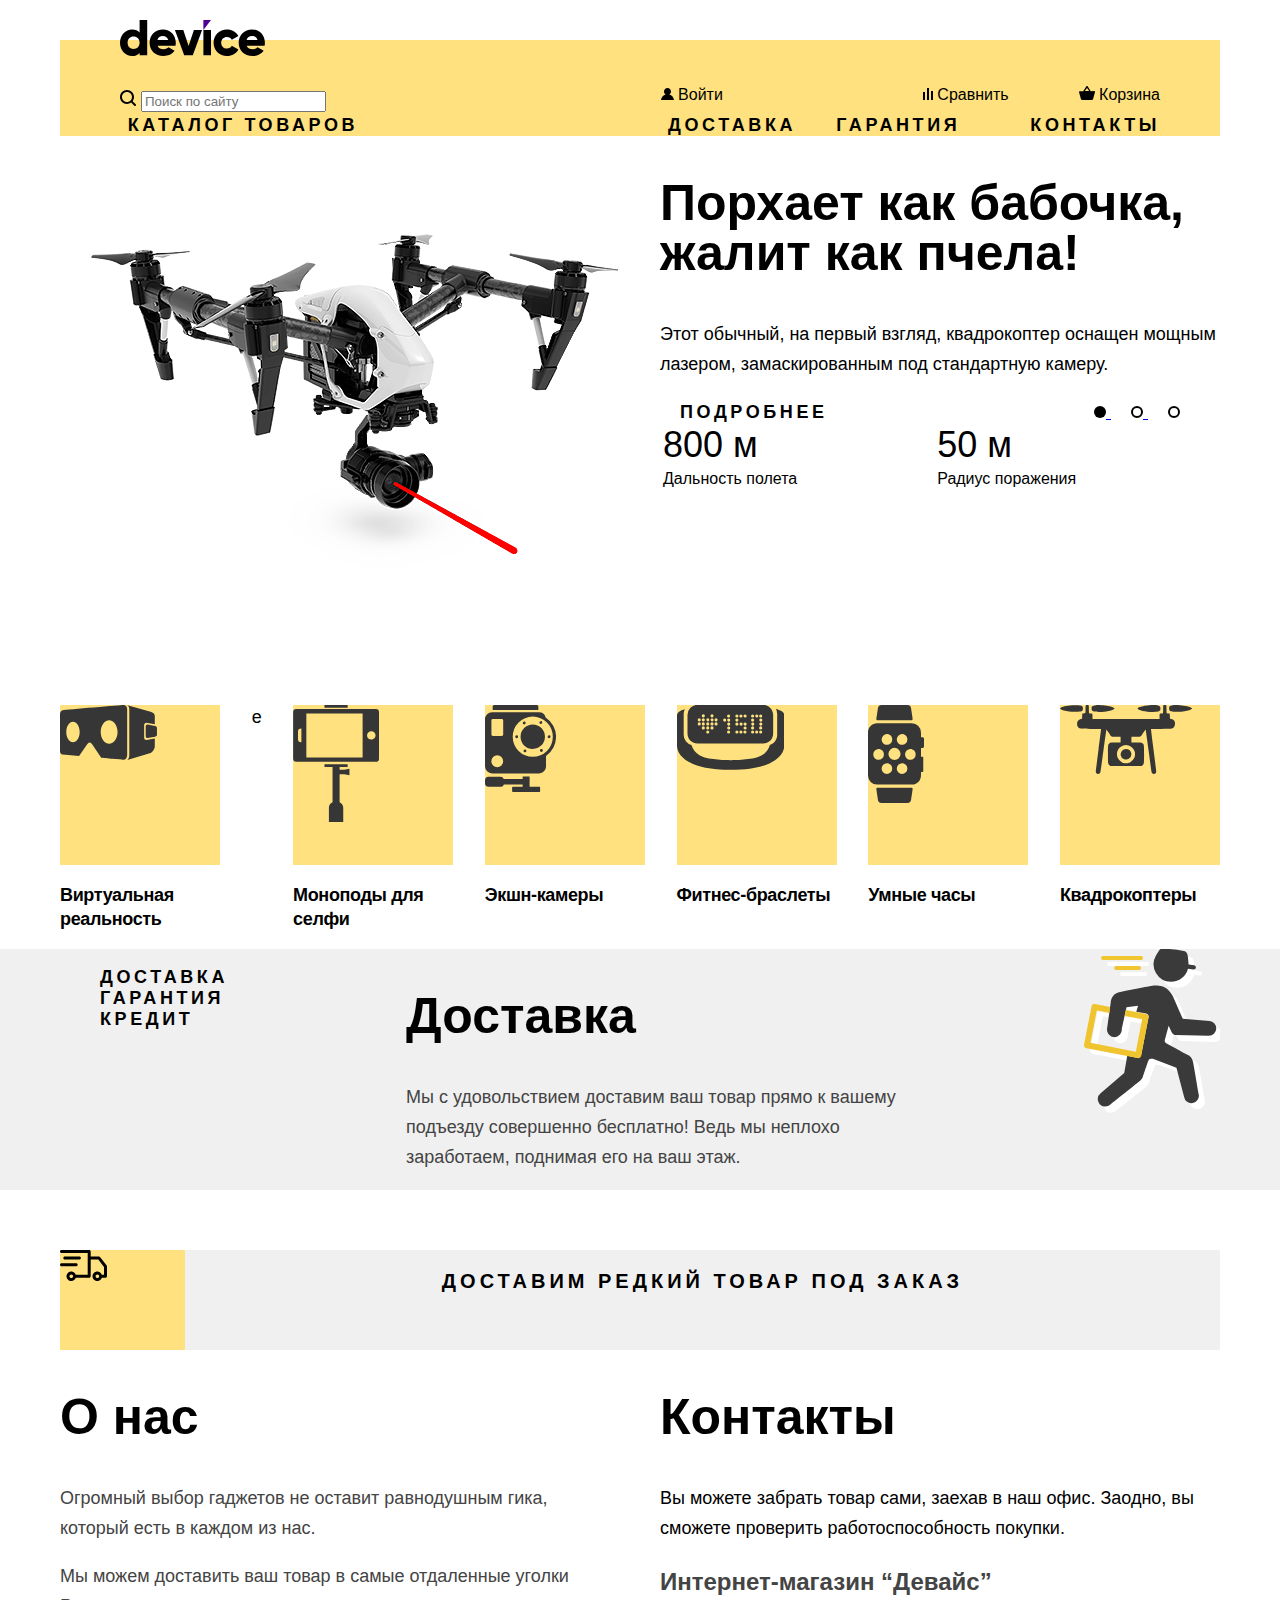
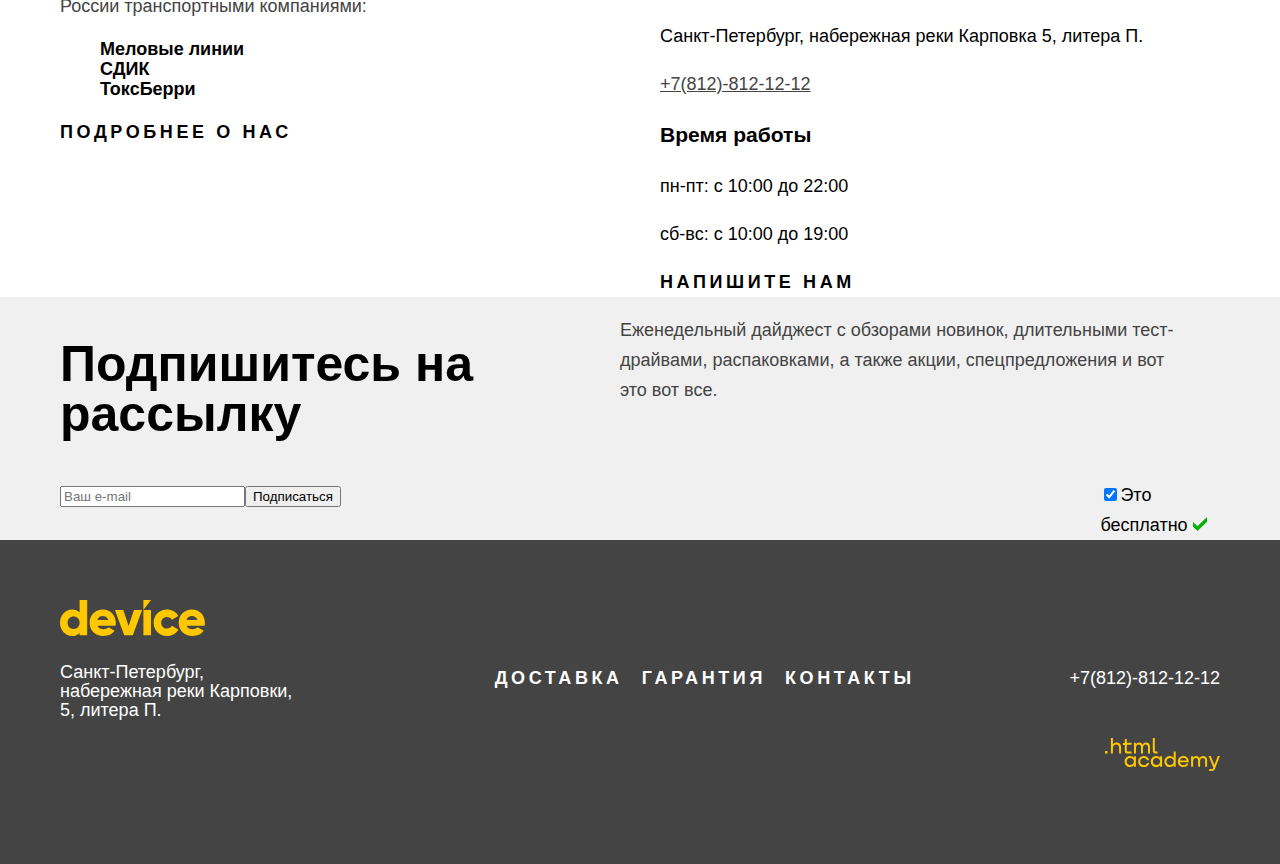
==== commit c318a8e0: "Разметка крупных блоков на флексах для страницы каталога." ====
--- a/index.html
+++ b/index.html
@@ -113,7 +113,7 @@
             </div>
             <h3>Виртуальная реальность</h3>
           </a>
-        </li>
+        </li>е
         <li>
           <a class="popular-item_link" href="#">
             <div>
--- a/styles/styles.css
+++ b/styles/styles.css
@@ -5,6 +5,7 @@
   src: url("../fonts/raleway/raleway-800.woff2") format("woff2");
   font-display: swap;
 }
+
 @font-face {
   font-family: Rubik, sans-serif;
   font-style: normal;
@@ -12,6 +13,7 @@
   src: url("../fonts/rubik/rubik-400.woff2") format("woff2");
   font-display: swap;
 }
+
 @font-face {
   font-family: Rubik, sans-serif;
   font-style: normal;
@@ -19,6 +21,7 @@
   src: url("../fonts/rubik/rubik-700.woff2") format("woff2");
   font-display: swap;
 }
+
 @font-face {
   font-family: Rubik, sans-serif;
   font-style: normal;
@@ -26,46 +29,56 @@
   src: url("../fonts/rubik/rubik-800.woff2") format("woff2");
   font-display: swap;
 }
+
 html {
   height: 100%;
 }
+
 body {
   margin: 0;
   display: flex;
   flex-direction: column;
   min-height: 100%;
-  font-family: Rubik,Roboto,Arial,sans-serif;
+  font-family: Rubik, Roboto, Arial, sans-serif;
   font-size: 18px;
   line-height: 30px;
   background-color: #ffffff;
   color: #000000;
 }
+
 .main-header {
   color: #000000;
   margin-top: 40px;
 }
 
-.container{
+.display-flex {
+  display: flex;
+}
+
+.container {
   width: 1160px;
   box-sizing: border-box;
   margin: 0 auto;
 }
+
 .header-container {
   background-color: #FFE17F;
   padding: 0 60px;
 }
+
 .user-menu {
   margin: 0;
   padding: 0;
   display: flex;
   justify-content: flex-end;
 }
+
 .site-navigation {
   margin: 0;
   padding: 0;
   display: flex;
   justify-content: flex-end;
-  font-family: Raleway,Arial,sans-serif;
+  font-family: Raleway, Arial, sans-serif;
   font-weight: 800;
   font-size: 18px;
   line-height: 21px;
@@ -74,79 +87,98 @@
   list-style-type: none;
   list-style-position: inside;
 }
-.main-menu{
-  display: flex;
-  justify-content: space-between;
-}
-.special-delivery{
+
+.main-menu {
+  display: flex;
+  justify-content: space-between;
+}
+
+.special-delivery {
   margin-top: 60px;
 }
-.compare{
+
+.compare {
   margin-left: 200px;
 }
-.basket{
+
+.basket {
   margin-left: 70px;
 }
+
 .contact {
   margin-left: 70px;
 }
+
 .guarantee {
   margin-left: 40px;
 }
+
 .catalog {
   margin-right: 310px;
 }
+
 .main-menu_link,
 .user-menu_link,
 .site-navigation_link {
   text-decoration: none;
   color: #000000;
 }
-.user-menu{
+
+.user-menu {
   list-style-type: none;
   font-size: 16px;
   line-height: 19px;
 }
+
 .main-container {
   flex-grow: 1;
 }
+
 .page-container {
   width: 1160px;
   margin: 0 auto;
 }
+
 .slide-item {
   display: flex;
   justify-content: space-between;
 }
+
 .img-slide,
 .description {
   width: 560px;
   padding: 0;
   margin: 0;
 }
+
 .description-name {
-  font-family: Raleway,Arial,sans-serif;
+  font-family: Raleway, Arial, sans-serif;
   font-weight: 800;
   font-size: 50px;
   line-height: 50px;
 }
+
 .description-buttons {
   display: flex;
   justify-content: space-between;
 }
+
 .description-button {
   margin-left: 20px;
 }
+
 .radio-buttons {
   margin-right: 20px;
 }
+
 .radio-button {
   margin-right: 20px;
 }
+
 .description-button_link,
 .button-first,
 .button-second {
-  font-family: Raleway,Arial,sans-serif;
+  font-family: Raleway, Arial, sans-serif;
   font-style: normal;
   font-weight: 800;
   font-size: 18px;
@@ -157,49 +189,58 @@
   text-decoration: none;
   color: #000000;
 }
+
 .description-item {
   width: 560px;
 }
+
 .value-1,
 .value-2 {
   font-size: 36px;
   line-height: 30px;
 }
+
 .feature-1,
 .feature-2 {
   font-size: 16px;
 }
+
 /*Popular items*/
 .popular-items {
   margin: 0;
   padding: 0;
-  font-family: Raleway,Arial,sans-serif;
+  font-family: Raleway, Arial, sans-serif;
   line-height: 24px;
   letter-spacing: -0.02em;
   list-style-type: none;
   display: flex;
   justify-content: space-between;
 }
-.popular-items > li{
+
+.popular-items > li {
   width: 160px;
 }
-.popular-item_link > h3{
-  font-size: 18px;
-}
-.popular-item_link > div{
+
+.popular-item_link > h3 {
+  font-size: 18px;
+}
+
+.popular-item_link > div {
   background-color: #FFE17F;
   width: 160px;
   height: 160px;
 }
+
 .popular-item_link,
 .buttons-service_link {
   text-decoration: none;
   color: #000000;
 }
+
 /*Popular items end*/
 
 .buttons-service {
-  font-family: Raleway,Arial,sans-serif;
+  font-family: Raleway, Arial, sans-serif;
   font-style: normal;
   font-weight: 800;
   font-size: 18px;
@@ -208,63 +249,77 @@
   text-transform: uppercase;
   list-style-type: none;
 }
+
 .services {
 }
-.bg-color-grey{
+
+.bg-color-grey {
   background-color: #F0F0F0;
 }
+
 .services-container {
   display: flex;
   justify-content: space-between;
 }
+
 .delivery {
   width: 500px;
 }
+
 .special-delivery-container {
   display: flex;
 }
+
 .special-delivery_img {
   width: 125px;
   height: 100px;
   background-color: #FFE17F;
 }
+
 .special-delivery_info {
   width: 1035px;
   background-color: #F0F0F0;
 }
+
 .container-about-us {
   display: flex;
   justify-content: space-between;
 }
+
 .about-us {
   width: 560px;
 }
+
 .contacts {
   width: 560px;
 }
+
 .subscribe-form {
   display: flex;
   justify-content: space-between;
 }
+
 .delivery-title,
 .about-us-title,
 .contacts-title,
 .subscribe-title,
 .page-title {
-  font-family: Raleway,Arial,sans-serif;
+  font-family: Raleway, Arial, sans-serif;
   font-style: normal;
   font-weight: 800;
   font-size: 50px;
   line-height: 50px;
 }
+
 .about-us_info,
 .delivery_info,
 .subscribe_info {
   color: #444444;
 }
+
 .special-delivery_info,
 .show-more {
-  font-family: Raleway,Arial,sans-serif;
+  font-family: Raleway, Arial, sans-serif;
   font-style: normal;
   font-weight: 800;
   font-size: 20px;
@@ -273,66 +328,81 @@
   letter-spacing: 0.2em;
   text-transform: uppercase;
 }
+
 .transport-companies {
   list-style-type: none;
 }
+
 .transport-company_name {
-  font-family: Rubik,Roboto,Arial,sans-serif;
+  font-family: Rubik, Roboto, Arial, sans-serif;
   font-style: normal;
   font-weight: bold;
   font-size: 18px;
   line-height: 20px;
 }
+
 .contacts_name {
-  font-family: Rubik,Roboto,Arial,sans-serif;
+  font-family: Rubik, Roboto, Arial, sans-serif;
   font-style: normal;
   font-weight: bold;
   font-size: 24px;
   line-height: 30px;
   color: #444444;
 }
+
 .contacts_tel {
   text-decoration-line: underline;
   color: #444444;
 }
-.logo-header{
+
+.logo-header {
   top: -20px;
   position: relative;
 }
+
 .subscribe-container {
   display: flex;
 }
+
 .subscribe-title {
   width: 560px;
 }
+
 .subscribe_info {
   width: 560px;
 }
-.bg-color-dark-grey{
+
+.bg-color-dark-grey {
   background-color: #444444;
 }
+
 footer {
   color: #FFFFFF;
 }
+
 .footer-flex-first,
 .footer-flex-second {
   display: flex;
   justify-content: space-between;
 }
+
 .address {
   line-height: 19px;
   width: 240px;
 }
+
 .footer-navigation {
   width: 460px;
 }
+
 .site-navigation-footer {
   list-style-type: none;
   display: flex;
   justify-content: space-between;
 }
+
 .site-navigation-footer_link {
-  font-family: Raleway,Arial,sans-serif;
+  font-family: Raleway, Arial, sans-serif;
   font-style: normal;
   font-weight: 800;
   font-size: 18px;
@@ -343,46 +413,137 @@
   text-decoration: none;
   color: #FFFFFF;
 }
+
 .phone_number {
   text-decoration: none;
   color: #FFFFFF;
 }
+
 .social-buttons,
 .breadcrumbs,
 .pagination-list {
   list-style-type: none;
 }
+
+.breadcrumbs {
+  display: flex;
+  margin: 0;
+  padding: 0;
+}
+
 .breadcrumb {
   font-size: 16px;
   line-height: 19px;
   color: #000000;
   opacity: 0.6;
-}
+  margin-right: 10px;
+
+}
+
 .breadcrumb_link {
   text-decoration: none;
+}
+
+.breadcrumb_svg {
+  margin-right: 10px;
+}
+
+.catalog-wrap {
+  display: flex;
+}
+
+.filters {
+  display: flex;
+  background-color: #E5E5E5;
+}
+
+.left-column {
+  width: 328px;
+  background-color: #EBEBEB;
+}
+
+.right-column {
+  width: 832px;
+}
+
+.filter-form > fieldset {
+  border: 0;
+}
+
+.catalog-list{
+  list-style: none;
+}
+.items-container {
+  background: #FFF;
+  width: 100%;
+  padding: 0 60px;
+  position: absolute;
+  margin: 0 314px;
+}
+
+.sorting-container {
+  background: #EBEBEB;
+  /*width: 100%;*/
+  padding: 0 60px;
+  /*position: absolute;*/
+  /*margin: 0 314px;*/
+}
+
+.sorting-menu ul {
+  padding: 0;
+  margin: 0;
+  list-style: none;
+}
+
+.filter-container {
+  background: #DCDCDC;
+  width: 328px;
+  padding: 0 60px
+}
+
+.filter-container-controllers {
+  background: #EBEBEB;
+  width: 328px;
+  padding: 0 60px
+}
+
+.arrows {
+  display: flex;
+  justify-content: flex-end;
+}
+
+.sorting-menu {
+  font-size: 16px;
+  margin-top: 15px;
+  margin-left: 40px;
+}
+footer{
+  padding-top: 60px;
 }
 .filters_title,
 .sorting_title {
-  font-family: Raleway,Arial,sans-serif;
+  font-family: Raleway, Arial, sans-serif;
   font-style: normal;
   font-weight: 800;
   font-size: 16px;
-  line-height: 19px;
-  letter-spacing: 0.2em;
-  text-transform: uppercase;
-}
+  line-height: 28px;
+  letter-spacing: 0.2em;
+  text-transform: uppercase;
+}
+
 .price,
 .colors,
 .bluetooth-name {
-  font-family: Rubik,Roboto,Arial,sans-serif;
+  font-family: Rubik, Roboto, Arial, sans-serif;
   font-style: normal;
   font-weight: bold;
   font-size: 18px;
   line-height: 20px;
   letter-spacing: -0.02em;
 }
+
 .button-show {
-  font-family: Raleway,Arial,sans-serif;
+  font-family: Raleway, Arial, sans-serif;
   font-style: normal;
   font-weight: 800;
   font-size: 18px;
@@ -391,8 +552,9 @@
   letter-spacing: 0.2em;
   text-transform: uppercase;
 }
+
 .catalog-item_name {
-  font-family: Rubik,Roboto,Arial,sans-serif;
+  font-family: Rubik, Roboto, Arial, sans-serif;
   font-style: normal;
   font-weight: bold;
   font-size: 18px;
@@ -401,8 +563,9 @@
   text-decoration: none;
   color: #000000;
 }
+
 .catalog-item_price {
-  font-family: Rubik,Roboto,Arial,sans-serif;
+  font-family: Rubik, Roboto, Arial, sans-serif;
   font-style: normal;
   font-weight: normal;
   font-size: 18px;
@@ -410,8 +573,9 @@
   text-align: right;
   color: #444444;
 }
+
 .pagination-button_link {
-  font-family: Raleway,Arial,sans-serif;
+  font-family: Raleway, Arial, sans-serif;
   font-style: normal;
   font-weight: 800;
   font-size: 16px;
@@ -423,6 +587,7 @@
   text-decoration: none;
   color: #000000;
 }
+
 .pagination-item {
   text-decoration: none;
   text-align: center;
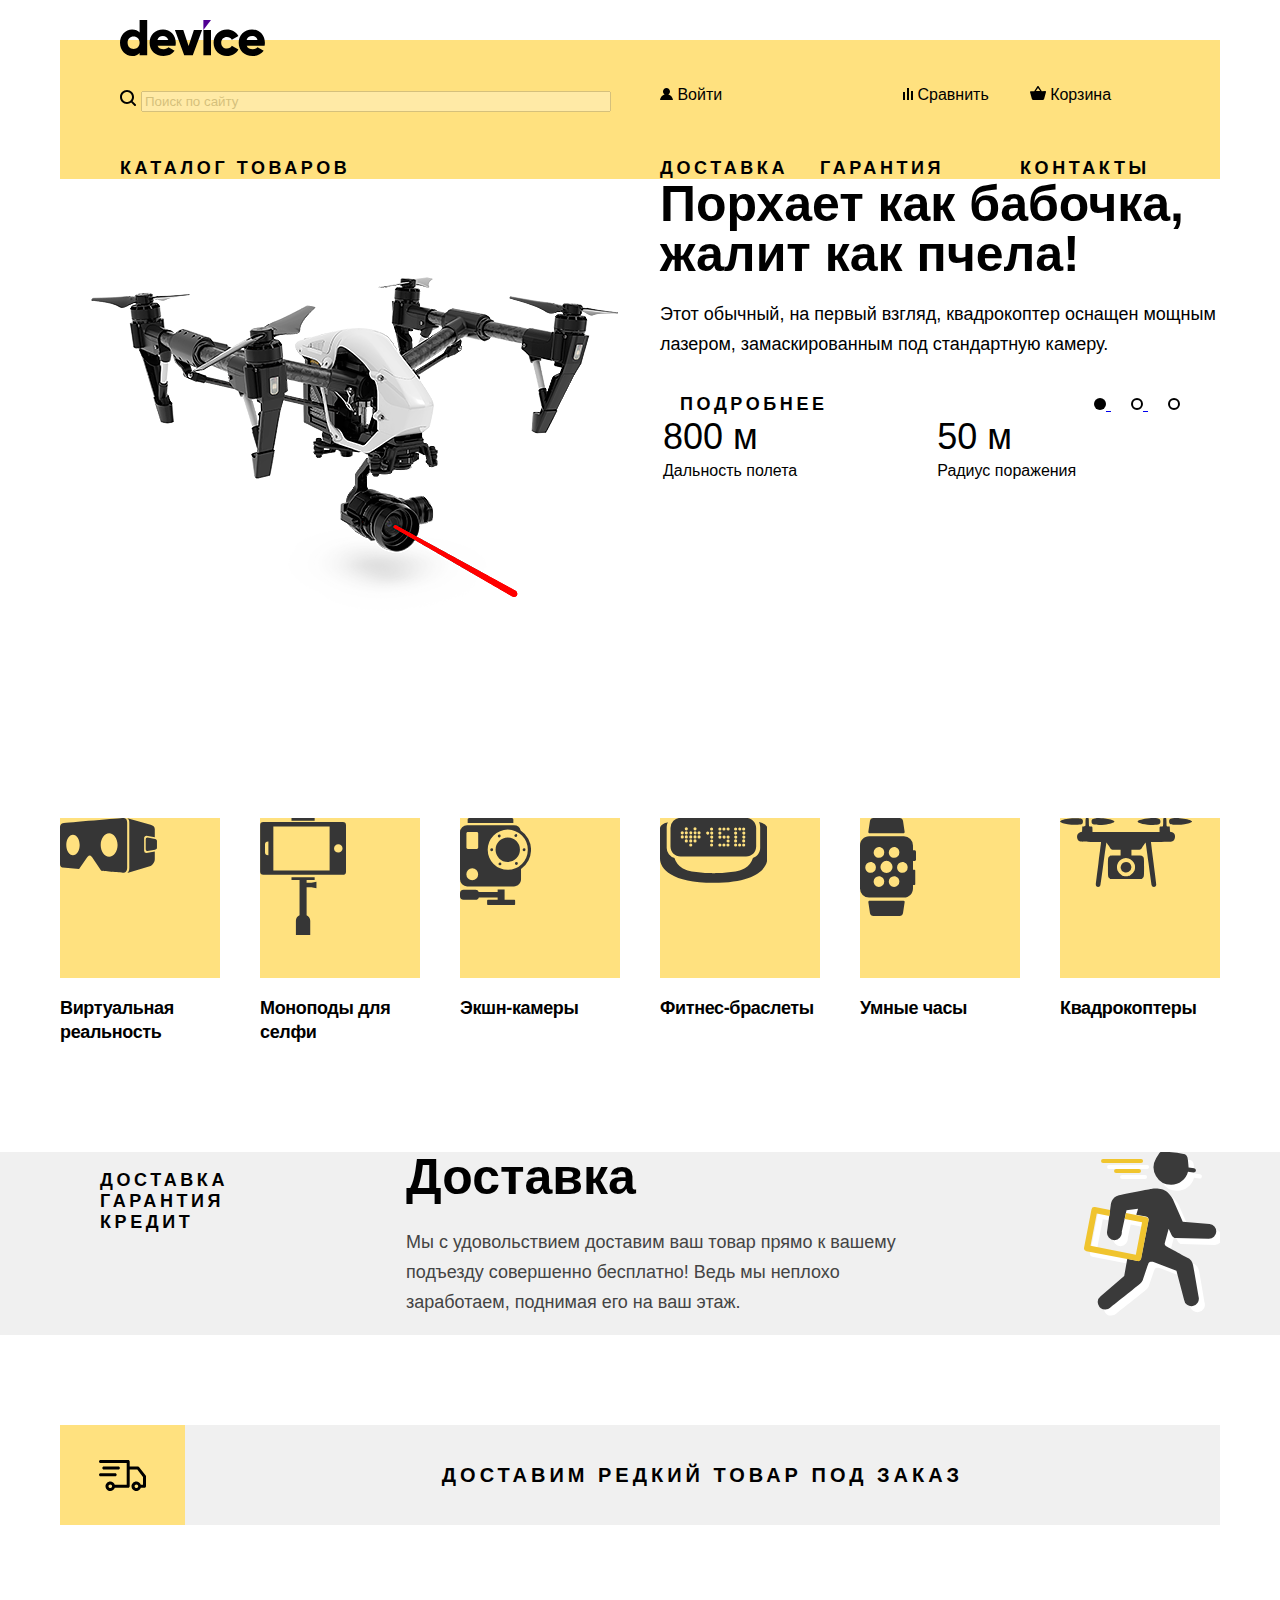
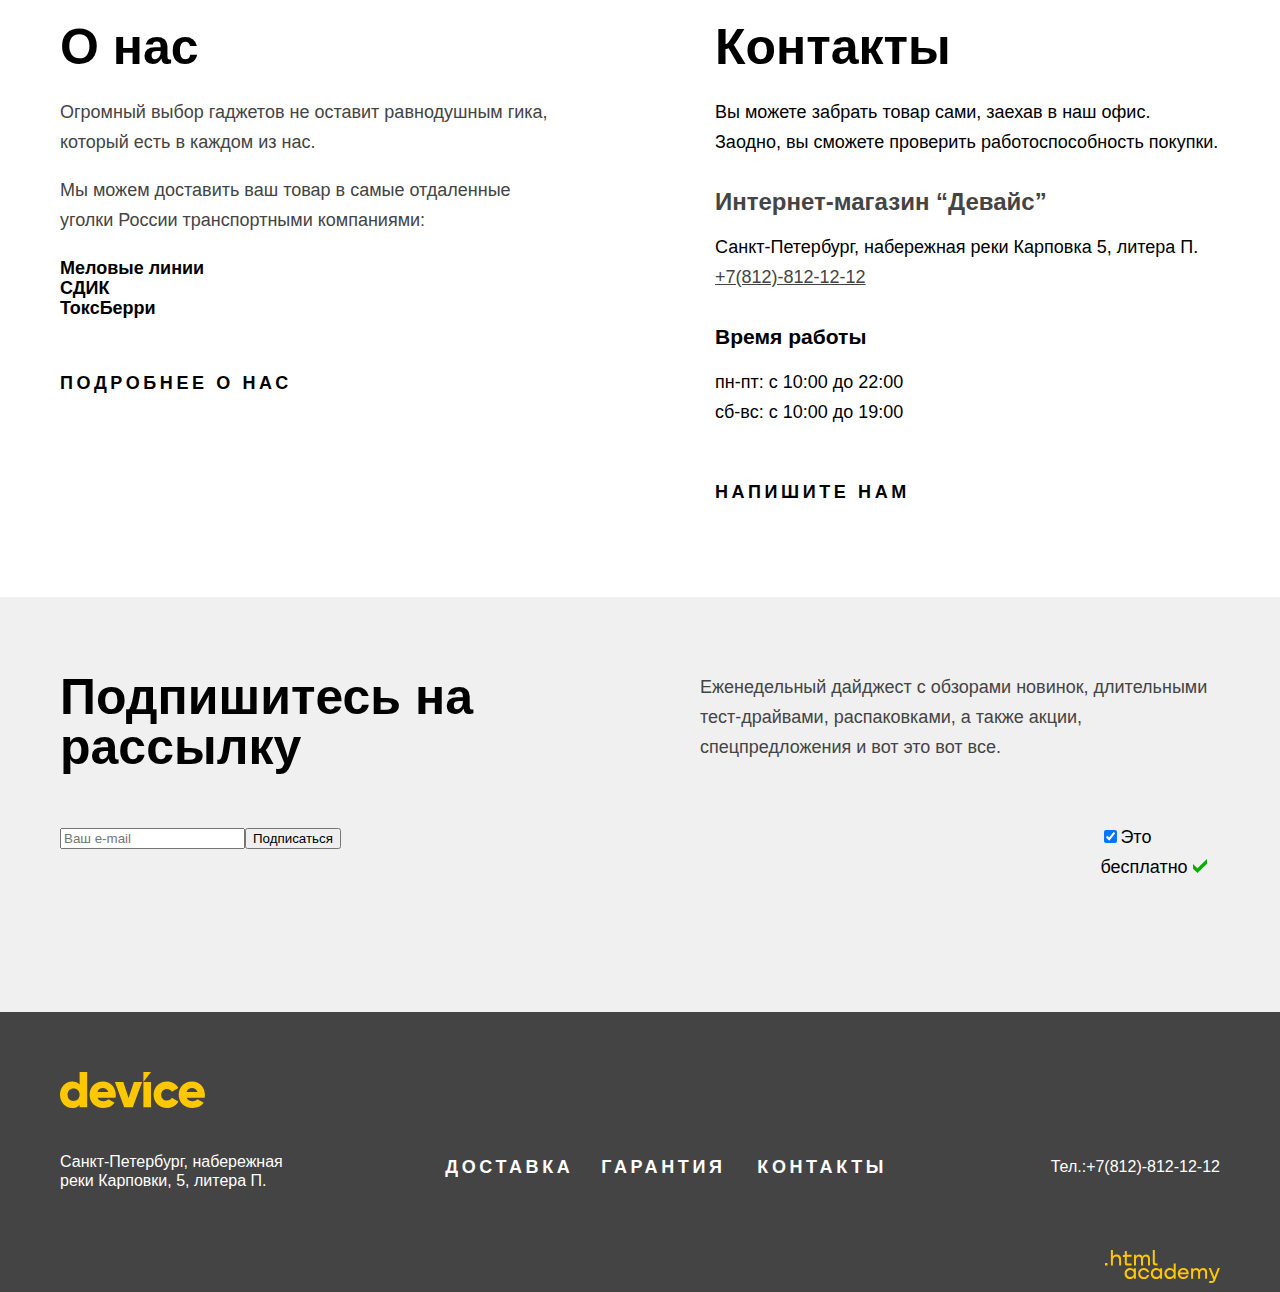
==== commit 1be302a4: "Микросетки на флексах для всех страниц." ====
--- a/index.html
+++ b/index.html
@@ -13,30 +13,32 @@
           <img src="images/logo/logo-header.svg" width="145" height="36" alt="Логотип сайта">
         </a>
         <div class="main-menu">
-          <form method="post" action="https://echo.htmlacademy.ru">
-            <a class="main-menu_link" href="#">
-              <svg width="16" height="16" fill="none" xmlns="http://www.w3.org/2000/svg">
-                <path
-                  d="m15.7 14.3-3.1-3.1C13.5 10 14 8.6 14 7c0-3.9-3.1-7-7-7S0 3.1 0 7s3.1 7 7 7c1.6 0 3-.5 4.2-1.4l3.1 3.1c.2.2.4.3.7.3.6 0 1-.4 1-1 0-.2-.1-.5-.3-.7ZM2 7c0-2.8 2.2-5 5-5s5 2.2 5 5-2.2 5-5 5-5-2.2-5-5Z"
-                  fill="#000"/>
-              </svg>
-            </a>
-            <input class="search" type="search" placeholder="Поиск по сайту" aria-label="Поиск по сайту">
-          </form>
+          <div class="main-menu_form">
+            <form method="post" action="https://echo.htmlacademy.ru">
+              <a class="main-menu_link" href="#">
+                <svg width="16" height="16" fill="none" xmlns="http://www.w3.org/2000/svg">
+                  <path
+                    d="m15.7 14.3-3.1-3.1C13.5 10 14 8.6 14 7c0-3.9-3.1-7-7-7S0 3.1 0 7s3.1 7 7 7c1.6 0 3-.5 4.2-1.4l3.1 3.1c.2.2.4.3.7.3.6 0 1-.4 1-1 0-.2-.1-.5-.3-.7ZM2 7c0-2.8 2.2-5 5-5s5 2.2 5 5-2.2 5-5 5-5-2.2-5-5Z"
+                    fill="#000"/>
+                </svg>
+              </a>
+              <input class="search" type="search" placeholder="Поиск по сайту" aria-label="Поиск по сайту">
+            </form>
+          </div>
           <ul class="user-menu">
-            <li><a class="user-menu_link exit" href="#">
+            <li class="exit"><a class="user-menu_link" href="#">
               <svg width="13" height="12" fill="none" xmlns="http://www.w3.org/2000/svg">
                 <path
                   d="M0 12h13c-.2-2.6-2.1-4.8-4.7-5.5 1-.6 1.7-1.7 1.7-3C10 1.6 8.4 0 6.5 0S3 1.6 3 3.5c0 1.3.7 2.4 1.7 3C2.1 7.2.2 9.4 0 12Z"
                   fill="#000"/>
               </svg>
               Войти</a></li>
-            <li><a class="user-menu_link compare" href="#">
+            <li class="compare"><a class="user-menu_link" href="#">
               <svg width="10" height="12" fill="none" xmlns="http://www.w3.org/2000/svg">
                 <path d="M6 0H4v12h2V0ZM2 4H0v8h2V4ZM10 3H8v9h2V3Z" fill="#000"/>
               </svg>
               Сравнить</a></li>
-            <li><a class="user-menu_link basket" href="#">
+            <li class="basket"><a class="user-menu_link" href="#">
               <svg width="16" height="14" fill="none" xmlns="http://www.w3.org/2000/svg">
                 <path
                   d="m15.3 5-3.5.2L8.6.3C8.5.1 8.2 0 8 0c-.2 0-.5.1-.6.3L4.2 5.2H.7c-.4 0-.7.3-.7.7v.2l1.9 6.8c.2.7.7 1.1 1.4 1.1h9.4c.7 0 1.2-.4 1.4-1.1L16 6v-.2c0-.4-.3-.8-.7-.8ZM8 1.9l2.2 3.2H5.9L8 1.9Z"
@@ -47,10 +49,10 @@
         </div>
         <nav class="menu-navigation">
           <ul class="site-navigation">
-            <li><a class="site-navigation_link catalog" href="#">Каталог товаров</a></li>
-            <li><a class="site-navigation_link delivery" href="#">Доставка</a></li>
-            <li><a class="site-navigation_link guarantee" href="#">Гарантия</a></li>
-            <li><a class="site-navigation_link contact" href="#">Контакты</a></li>
+            <li class="site-catalog"><a class="site-navigation_link" href="#">Каталог товаров</a></li>
+            <li class="site-delivery"><a class="site-navigation_link" href="#">Доставка</a></li>
+            <li class="site-guarantee"><a class="site-navigation_link" href="#">Гарантия</a></li>
+            <li class="site-contact"><a class="site-navigation_link" href="#">Контакты</a></li>
           </ul>
         </nav>
       </div>
@@ -66,7 +68,7 @@
           </div>
           <div class="description">
             <h2 class="description-name">Порхает как бабочка, жалит как пчела!</h2>
-            <p>Этот обычный, на первый взгляд, квадрокоптер оснащен мощным лазером, замаскированным под стандартную
+            <p class="description-text">Этот обычный, на первый взгляд, квадрокоптер оснащен мощным лазером, замаскированным под стандартную
               камеру.</p>
             <div class="description-buttons">
               <div class="description-button">
@@ -113,7 +115,7 @@
             </div>
             <h3>Виртуальная реальность</h3>
           </a>
-        </li>е
+        </li>
         <li>
           <a class="popular-item_link" href="#">
             <div>
@@ -230,18 +232,22 @@
           <li class="transport-company_name">СДИК</li>
           <li class="transport-company_name">ТоксБерри</li>
         </ul>
-        <a href="#" class="button-first">Подробнее о нас</a>
+        <div class="button-first-wrap">
+          <a href="#" class="button-first">Подробнее о нас</a>
+        </div>
       </div>
       <div class="contacts">
         <h2 class="contacts-title">Контакты</h2>
         <p>Вы можете забрать товар сами, заехав в наш офис. Заодно, вы сможете проверить работоспособность покупки.</p>
         <h3 class="contacts_name">Интернет-магазин “Девайс”</h3>
-        <p>Санкт-Петербург, набережная реки Карповка 5, литера П.</p>
+        <p class="contacts_address">Санкт-Петербург, набережная реки Карповка 5, литера П.</p>
         <a class="contacts_tel" href="tel:+78128121212">+7(812)-812-12-12</a>
-        <h3>Время работы</h3>
-        <p>пн-пт: c 10:00 до 22:00</p>
-        <p>сб-вс: c 10:00 до 19:00</p>
-        <a href="#" class="button-second">Напишите нам</a>
+        <h3 class="time-work">Время работы</h3>
+        <p class="time-work_info">пн-пт: c 10:00 до 22:00</p>
+        <p class="time-work_info">сб-вс: c 10:00 до 19:00</p>
+        <div class="button-second-wrap">
+          <a href="#" class="button-second">Напишите нам</a>
+        </div>
       </div>
     </section>
     <section class="bg-color-grey">
@@ -283,29 +289,30 @@
       </div>
       <div class="footer-flex-first">
         <div class="address">
-          <p>Санкт-Петербург, набережная реки Карповки, 5, литера П.</p>
+          <p class="address-info">Санкт-Петербург, набережная реки Карповки, 5, литера П.</p>
         </div>
         <nav class="footer-navigation">
           <ul class="site-navigation-footer">
-            <li><a class="site-navigation-footer_link" href="#">Доставка</a></li>
-            <li><a class="site-navigation-footer_link" href="#">Гарантия</a></li>
-            <li><a class="site-navigation-footer_link" href="#">Контакты</a></li>
+            <li class="footer-delivery"><a class="site-navigation-footer_link" href="#">Доставка</a></li>
+            <li class="footer-guarantee"><a class="site-navigation-footer_link" href="#">Гарантия</a></li>
+            <li class="footer-contacts"><a class="site-navigation-footer_link" href="#">Контакты</a></li>
           </ul>
         </nav>
         <div class="phone">
-          <p><a class="phone_number" href="tel:+78128121212">+7(812)-812-12-12</a></p>
+          <p class="phone_info"><a class="phone_number" href="tel:+78128121212">Тел.:+7(812)-812-12-12</a></p>
         </div>
       </div>
       <div class="footer-flex-second">
+        <div class="yellow-decoration"></div>
         <div class="footer-social">
           <ul class="social-buttons">
-            <li><a href="#" aria-label="Магазин Девайс на Фейсбуке">
+            <li class="facebook"><a href="#" aria-label="Магазин Девайс на Фейсбуке">
               <svg width="9" height="18" viewBox="0 0 9 18" fill="none" xmlns="http://www.w3.org/2000/svg">
                 <path d="M6.5 3H9V0H5.6C2.8 0 2 1.7 2 4.2V6H0V9H2V18H5V9H8.3L8.9 6H5V4.5C5 3.7 5.3 3 6.5 3Z"
                       fill="#444444"/>
               </svg>
             </a></li>
-            <li><a href="#" aria-label="Магазин Девайс в Инстаграмме">
+            <li class="instagramm"><a href="#" aria-label="Магазин Девайс в Инстаграмме">
               <svg width="16" height="16" fill="none" xmlns="http://www.w3.org/2000/svg">
                 <path d="M8 10a2 2 0 1 0 0-4 2 2 0 0 0 0 4Z" fill="#444"/>
                 <path
@@ -313,7 +320,7 @@
                   fill="#444"/>
               </svg>
             </a></li>
-            <li><a href="#" aria-label="Магазин Девайс в Твиттере">
+            <li class="twitter"><a href="#" aria-label="Магазин Девайс в Твиттере">
               <svg width="15" height="14" fill="none" xmlns="http://www.w3.org/2000/svg">
                 <g clip-path="url(#a)">
                   <path
--- a/styles/styles.css
+++ b/styles/styles.css
@@ -49,6 +49,17 @@
 .main-header {
   color: #000000;
   margin-top: 40px;
+}
+
+.main-menu_form {
+  width: 510px;
+  margin-right: 30px;
+}
+
+.search {
+  width: 470px;
+  color: #000000;
+  opacity: 0.3;
 }
 
 .display-flex {
@@ -67,17 +78,33 @@
 }
 
 .user-menu {
-  margin: 0;
-  padding: 0;
-  display: flex;
-  justify-content: flex-end;
+  width: 500px;
+  margin: 0;
+  padding: 0;
+  display: flex;
+  justify-content: flex-start;
+
+}
+
+.exit {
+  width: 245px;
+  margin-right: 15px;
+}
+
+.compare {
+  width: 120px;
+  margin-right: 15px;
+}
+
+.basket {
+  width: 140px;
 }
 
 .site-navigation {
   margin: 0;
   padding: 0;
   display: flex;
-  justify-content: flex-end;
+  justify-content: space-between;
   font-family: Raleway, Arial, sans-serif;
   font-weight: 800;
   font-size: 18px;
@@ -91,30 +118,34 @@
 .main-menu {
   display: flex;
   justify-content: space-between;
-}
-
-.special-delivery {
-  margin-top: 60px;
-}
-
-.compare {
-  margin-left: 200px;
-}
-
-.basket {
-  margin-left: 70px;
-}
-
-.contact {
-  margin-left: 70px;
-}
-
-.guarantee {
-  margin-left: 40px;
-}
-
-.catalog {
-  margin-right: 310px;
+  margin-bottom: 43px;
+}
+
+.site-contact {
+  width: 140px;
+  margin-left: 60px;
+}
+
+.site-guarantee {
+  width: 140px;
+  margin-left: 20px;
+}
+
+.site-delivery {
+  width: 140px;
+  margin-left: auto;
+}
+
+.description-name {
+  margin: 0;
+  padding: 0;
+  margin-bottom: 20px;
+}
+
+.description-text {
+  margin: 0;
+  padding: 0;
+  margin-bottom: 30px;
 }
 
 .main-menu_link,
@@ -139,6 +170,10 @@
   margin: 0 auto;
 }
 
+.slides {
+  margin-bottom: 70px;
+}
+
 .slide-item {
   display: flex;
   justify-content: space-between;
@@ -190,6 +225,11 @@
   color: #000000;
 }
 
+.button-first-wrap,
+.button-second-wrap {
+  margin-top: 50px;
+}
+
 .description-item {
   width: 560px;
 }
@@ -205,6 +245,10 @@
   font-size: 16px;
 }
 
+.catalog-items {
+  margin-bottom: 70px;
+}
+
 /*Popular items*/
 .popular-items {
   margin: 0;
@@ -250,11 +294,9 @@
   list-style-type: none;
 }
 
-.services {
-}
-
 .bg-color-grey {
   background-color: #F0F0F0;
+  margin-top: 90px;
 }
 
 .services-container {
@@ -266,19 +308,39 @@
   width: 500px;
 }
 
+.special-delivery {
+  margin-top: 90px;
+  margin-bottom: 97px;
+}
+
 .special-delivery-container {
   display: flex;
+  line-height: 100px;
+  text-align: center;
+  overflow: hidden;
+  height: 100px;
 }
 
 .special-delivery_img {
   width: 125px;
   height: 100px;
   background-color: #FFE17F;
-}
-
+  padding-top: 10px;
+}
+.special-delivery_info > p{
+  margin: 0;
+  padding: 0;
+}
 .special-delivery_info {
   width: 1035px;
   background-color: #F0F0F0;
+  text-align: center;
+  font-family: Raleway, Arial, sans-serif;
+  font-style: normal;
+  font-weight: 800;
+  font-size: 20px;
+  letter-spacing: 0.2em;
+  text-transform: uppercase;
 }
 
 .container-about-us {
@@ -287,11 +349,18 @@
 }
 
 .about-us {
-  width: 560px;
+  width: 500px;
+  margin-right: 150px;
+}
+
+.transport-companies {
+  margin: 0;
+  padding: 0;
+  margin-top: 23px;
 }
 
 .contacts {
-  width: 560px;
+  width: 505px;
 }
 
 .subscribe-form {
@@ -302,13 +371,37 @@
 .delivery-title,
 .about-us-title,
 .contacts-title,
-.subscribe-title,
-.page-title {
+.subscribe-title {
   font-family: Raleway, Arial, sans-serif;
   font-style: normal;
   font-weight: 800;
   font-size: 50px;
   line-height: 50px;
+  margin: 0;
+  padding: 0;
+  margin-bottom: 25px;
+}
+
+.subscribe {
+  padding-top: 75px;
+  padding-bottom: 130px;
+}
+.contacts_name,
+.time-work {
+  margin: 0;
+  padding: 0;
+  margin-top: 30px;
+  margin-bottom: 15px;
+}
+
+.time-work_info {
+  margin: 0;
+  padding: 0;
+}
+
+.contacts_address {
+  margin: 0;
+  padding: 0;
 }
 
 .about-us_info,
@@ -317,7 +410,6 @@
   color: #444444;
 }
 
-.special-delivery_info,
 .show-more {
   font-family: Raleway, Arial, sans-serif;
   font-style: normal;
@@ -362,14 +454,19 @@
 
 .subscribe-container {
   display: flex;
+  justify-content: space-between;
 }
 
 .subscribe-title {
-  width: 560px;
+  width: 500px;
+  margin-bottom: 50px;
 }
 
 .subscribe_info {
-  width: 560px;
+  width: 520px;
+  margin: 0;
+  padding: 0;
+  margin-bottom: 50px;
 }
 
 .bg-color-dark-grey {
@@ -380,15 +477,37 @@
   color: #FFFFFF;
 }
 
+.footer-logo {
+  margin-bottom: 35px;
+}
+
 .footer-flex-first,
 .footer-flex-second {
   display: flex;
   justify-content: space-between;
 }
 
+.footer-flex-first {
+  margin-bottom: 60px;
+}
+
 .address {
+  width: 240px;
+  font-size: 16px;
   line-height: 19px;
-  width: 240px;
+}
+
+.address-info {
+  margin: 0;
+  padding: 0;
+}
+
+.phone_info {
+   margin: 0;
+   padding: 0;
+   font-size: 16px;
+   line-height: 30px;
+   text-align: right;
 }
 
 .footer-navigation {
@@ -399,6 +518,8 @@
   list-style-type: none;
   display: flex;
   justify-content: space-between;
+  margin: 0;
+  padding: 0;
 }
 
 .site-navigation-footer_link {
@@ -414,6 +535,16 @@
   color: #FFFFFF;
 }
 
+.footer-delivery,
+.footer-guarantee {
+  width: 148px;
+  margin-right: 7px;
+}
+
+.footer-contacts {
+  width: 148px;
+}
+
 .phone_number {
   text-decoration: none;
   color: #FFFFFF;
@@ -425,10 +556,45 @@
   list-style-type: none;
 }
 
+.social-buttons {
+  display: flex;
+  justify-content: space-between;
+  flex-wrap: wrap;
+  margin: 0;
+  padding: 0;
+}
+
+.facebook,
+.instagramm,
+.twitter {
+  width: 40px;
+  height: 40px;
+}
+
+.facebook,
+.instagramm {
+  margin-right: 15px;
+}
+
+.page-title {
+  font-family: Raleway, Arial, sans-serif;
+  font-style: normal;
+  font-weight: 800;
+  font-size: 50px;
+  line-height: 50px;
+  margin: 0;
+  padding: 0;
+  margin-top: 37px;
+  margin-bottom: 15px;
+  padding-left: 60px;
+}
+
 .breadcrumbs {
   display: flex;
   margin: 0;
   padding: 0;
+  padding-left: 60px;
+  margin-bottom: 50px;
 }
 
 .breadcrumb {
@@ -437,7 +603,11 @@
   color: #000000;
   opacity: 0.6;
   margin-right: 10px;
-
+}
+
+.main-page_link {
+  text-decoration: none;
+  color: #000000;
 }
 
 .breadcrumb_link {
@@ -483,10 +653,8 @@
 
 .sorting-container {
   background: #EBEBEB;
-  /*width: 100%;*/
   padding: 0 60px;
-  /*position: absolute;*/
-  /*margin: 0 314px;*/
+  justify-content: space-between;
 }
 
 .sorting-menu ul {
@@ -510,6 +678,11 @@
 .arrows {
   display: flex;
   justify-content: flex-end;
+  margin-left: 300px;
+}
+
+.arrow {
+  margin-right: 20px;
 }
 
 .sorting-menu {
@@ -520,6 +693,10 @@
 footer{
   padding-top: 60px;
 }
+
+.filters {
+  margin-bottom: 80px;
+}
 .filters_title,
 .sorting_title {
   font-family: Raleway, Arial, sans-serif;
@@ -553,6 +730,13 @@
   text-transform: uppercase;
 }
 
+.catalog-list {
+  margin: 0;
+  padding: 0;
+  margin-top: 70px;
+  margin-left: 72px;
+}
+
 .catalog-item_name {
   font-family: Rubik, Roboto, Arial, sans-serif;
   font-style: normal;
@@ -573,24 +757,62 @@
   text-align: right;
   color: #444444;
 }
+.button-show-more {
+  margin-left: 72px;
+  margin-top: 44px;
+  margin-bottom: 50px;
+}
+.show-more {
+  width: 760px;
+  height: 55px;
+  padding: 0;
+  margin: 0 auto;
+  background-color: white;
+}
+
+.wrapper-pagination {
+  width: 760px;
+  margin-left: 72px;
+  background-color: #EBEBEB;
+  margin-bottom: 77px;
+  /*padding: 0px 20px 0px 20px;*/
+}
+
+.pagination-list {
+  display: flex;
+  justify-content: space-between;
+  margin: 0;
+  padding: 0;
+  width: 760px;
+}
+
+.pagination-button_link_forward{
+  margin-right: 170px;
+  padding-left: 30px;
+}
+
+.pagination-button_link_backward{
+  margin-left: 170px;
+  padding-right: 30px;
+}
 
 .pagination-button_link {
   font-family: Raleway, Arial, sans-serif;
   font-style: normal;
   font-weight: 800;
   font-size: 16px;
-  line-height: 19px;
   display: flex;
   align-items: center;
   letter-spacing: 0.2em;
   text-transform: uppercase;
   text-decoration: none;
   color: #000000;
+  line-height: 70px;
 }
 
 .pagination-item {
   text-decoration: none;
   text-align: center;
-  color: #444444;
-  opacity: 0.3;
-}
+  color: rgba(68, 68, 68, 0.3);
+  line-height: 70px;
+}
